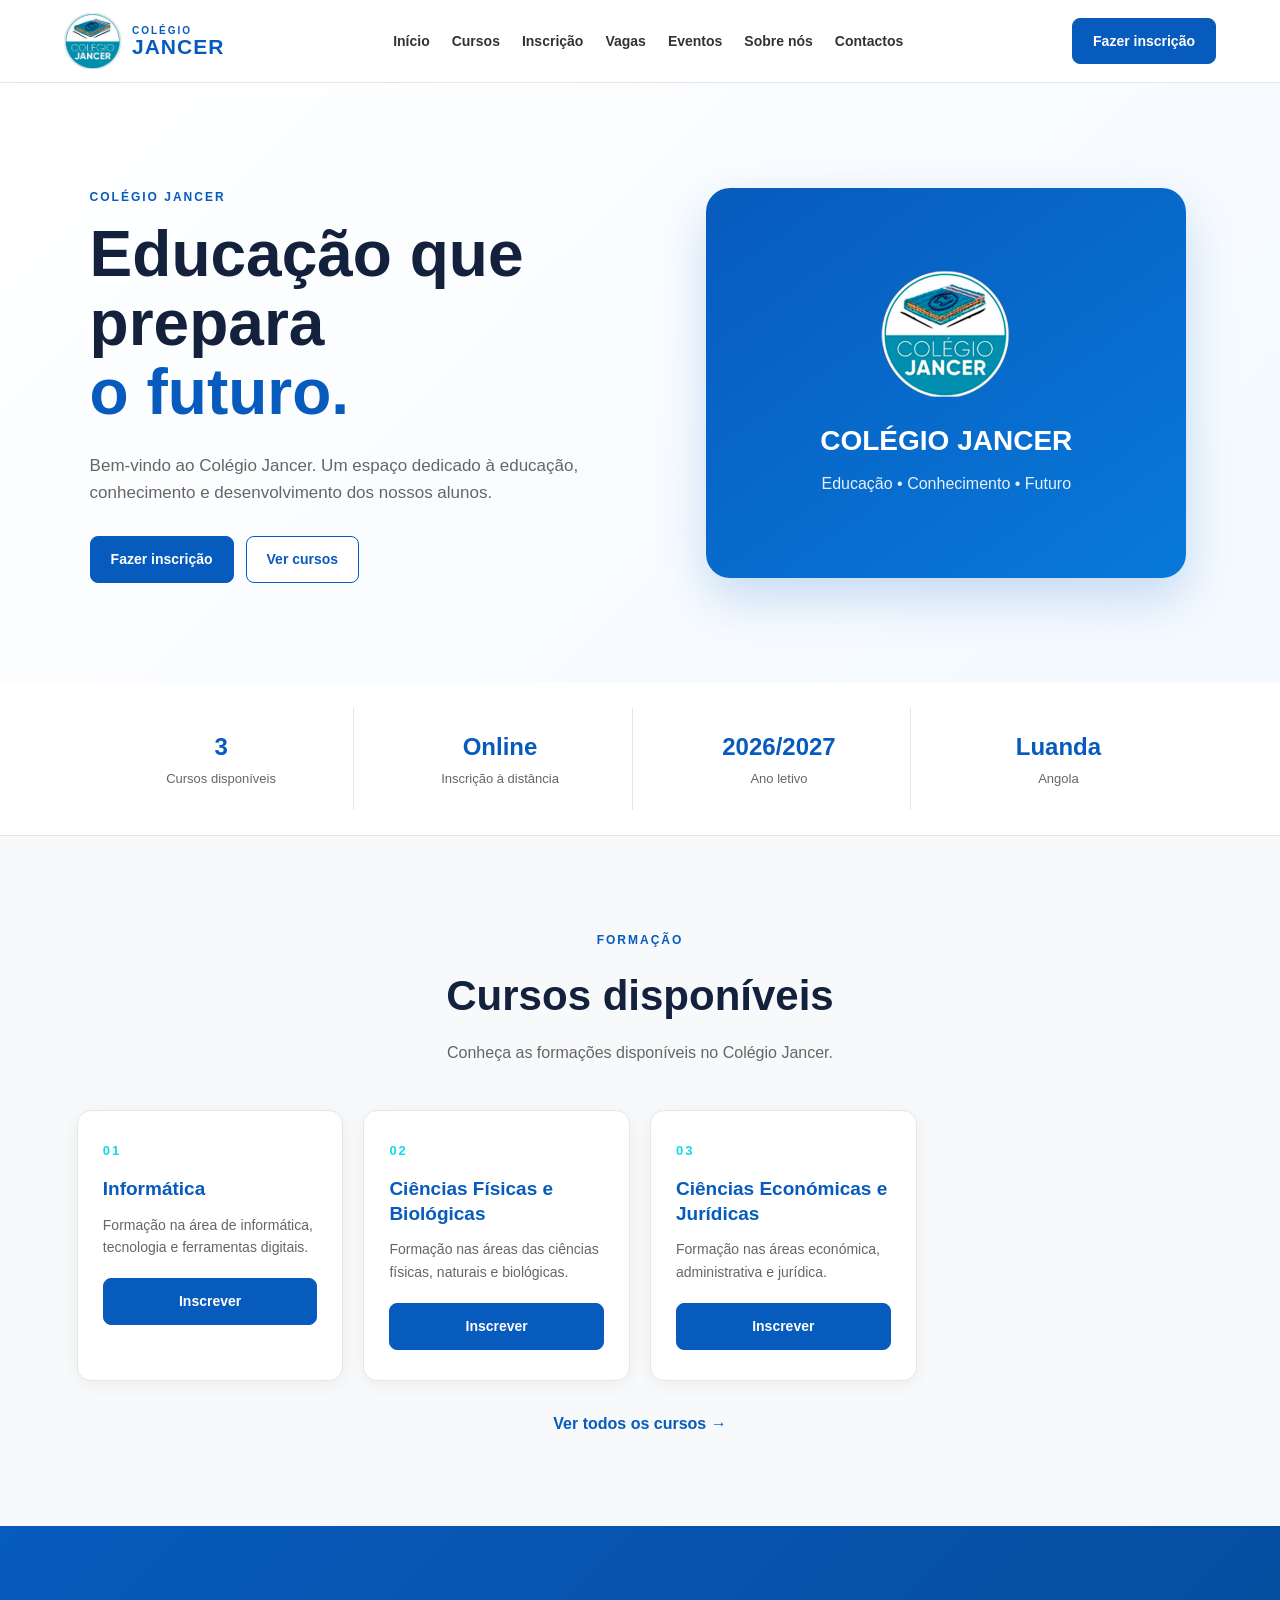
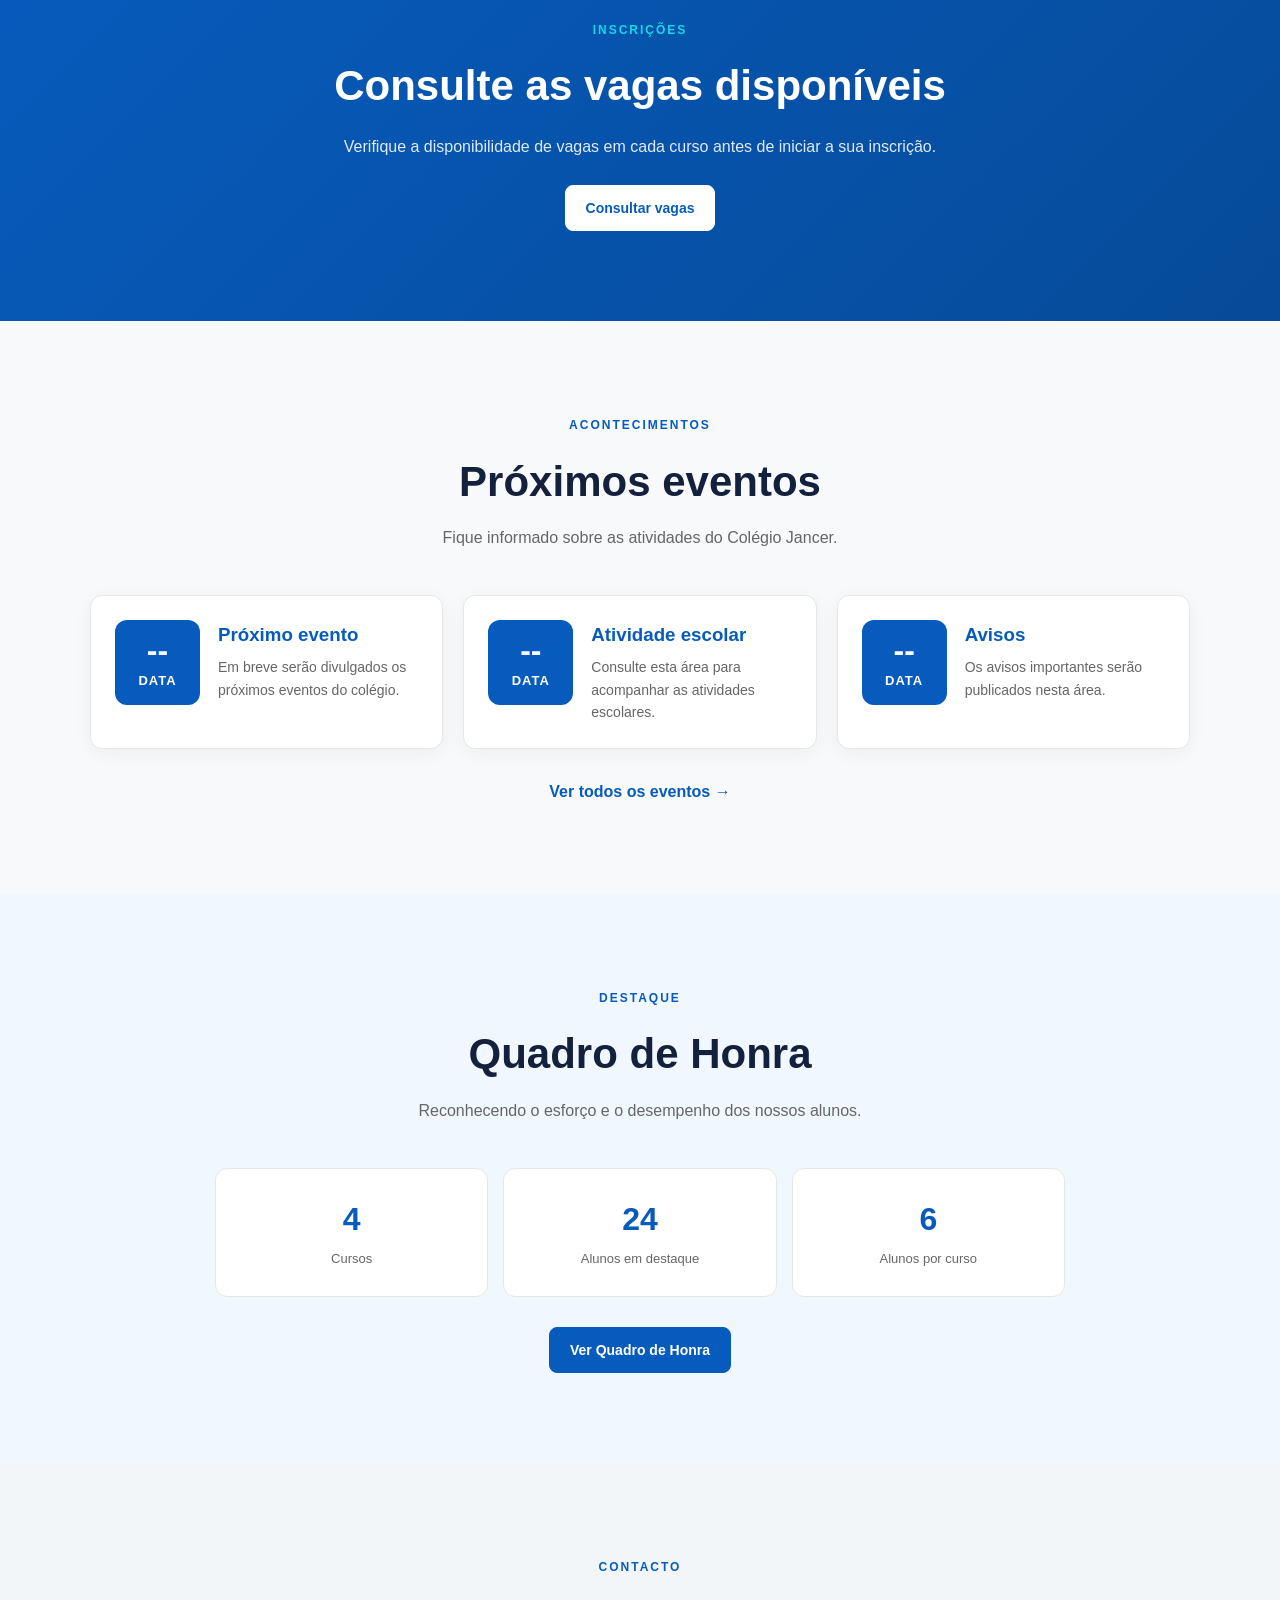
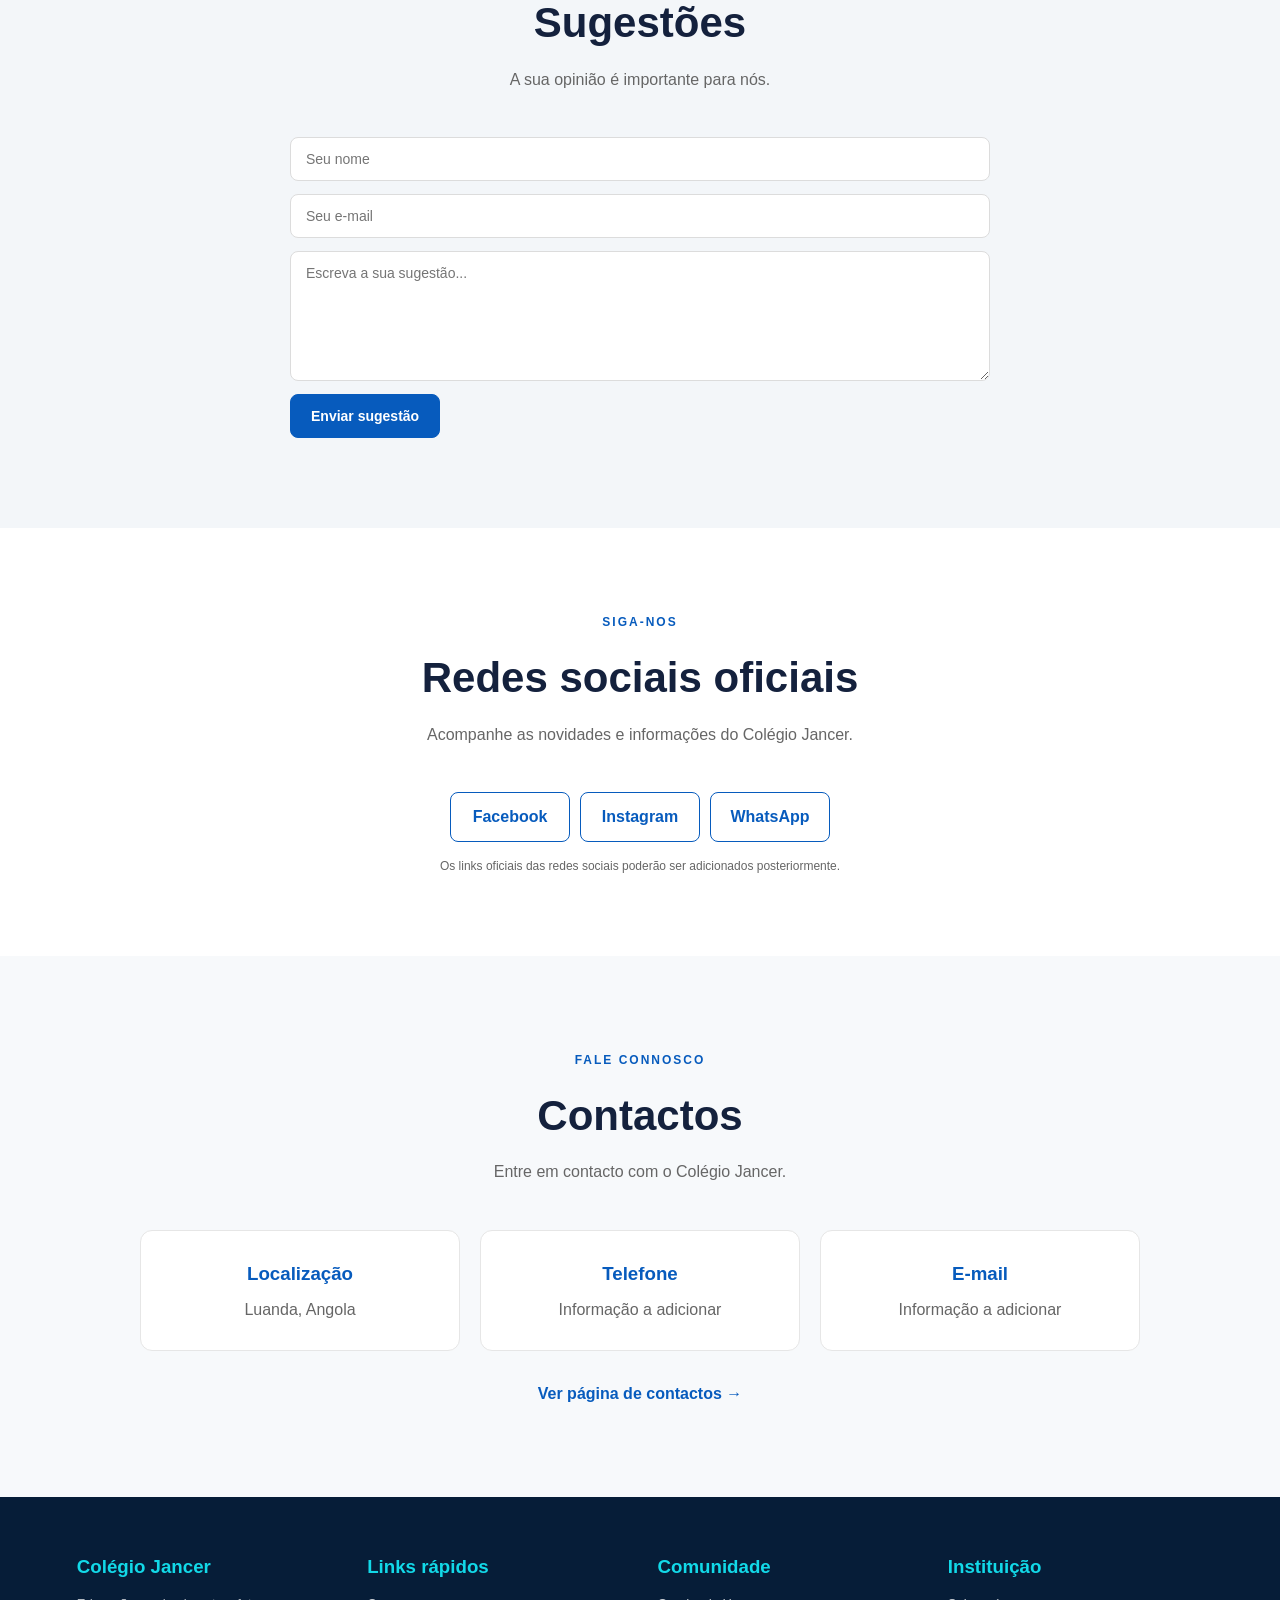
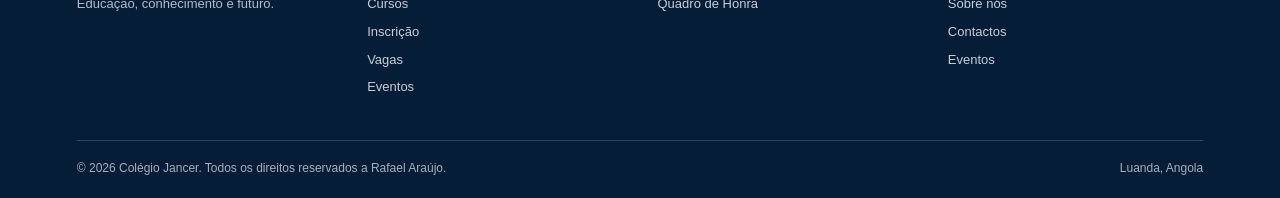
==== index.html @ f41496da "first commit" ====
<!DOCTYPE html>
<html lang="pt">
<head>

    <meta charset="UTF-8">

    <meta name="viewport"
          content="width=device-width, initial-scale=1.0">

    <meta name="description"
          content="Colégio Jancer - Educação, conhecimento e futuro em Luanda, Angola.">

    <title>Colégio Jancer | Início</title>

    <link rel="stylesheet" href="style.css">

</head>


<body>


<!-- =====================================================
     CABEÇALHO
===================================================== -->

<header class="site-header">

    <div class="logo">

        <a href="index.html"
           aria-label="Página inicial do Colégio Jancer">

            <img class="logo-jancer" src="logo-jancer.png" alt="Logo do Colégio Jancer">

        </a>


        <div class="logo-texto">

            <span>COLÉGIO</span>

            <strong>JANCER</strong>

        </div>

    </div>


    <nav class="navegacao-principal"
         aria-label="Navegação principal">

        <a href="index.html">
            Início
        </a>

        <a href="paginas/cursos.html">
            Cursos
        </a>

        <a href="paginas/inscricao.html">
            Inscrição
        </a>

        <a href="paginas/vagas.html">
            Vagas
        </a>

        <a href="paginas/eventos.html">
            Eventos
        </a>

        <a href="paginas/sobre.html">
            Sobre nós
        </a>

        <a href="paginas/contactos.html">
            Contactos
        </a>

    </nav>


    <a href="paginas/inscricao.html"
       class="botao-inscricao">

        Fazer inscrição

    </a>

</header>


<main>


<section class="hero">


    <div class="hero-texto">

        <span class="hero-etiqueta">
            COLÉGIO JANCER
        </span>


        <h1>

            Educação que prepara
            <span>o futuro.</span>

        </h1>


        <p>

            Bem-vindo ao Colégio Jancer.
            Um espaço dedicado à educação,
            conhecimento e desenvolvimento
            dos nossos alunos.

        </p>


        <div class="hero-botoes">

            <a href="paginas/inscricao.html"
               class="botao-principal">

                Fazer inscrição

            </a>


            <a href="paginas/cursos.html"
               class="botao-secundario">

                Ver cursos

            </a>

        </div>

    </div>


    <div class="hero-imagem">

        <div class="hero-placeholder">

            <div class="hero-logo-pequeno">

                <img src="logo-jancer.png" alt="Logo do Colégio Jancer" class="hero-logo">

            </div>


            <h2>
                COLÉGIO JANCER
            </h2>


            <p>
                Educação • Conhecimento • Futuro
            </p>

        </div>

    </div>


</section>

<section class="destaques">


    <div class="destaque">

        <strong>
            3
        </strong>

        <p>
            Cursos disponíveis
        </p>

    </div>


    <div class="destaque">

        <strong>
            Online
        </strong>

        <p>
            Inscrição à distância
        </p>

    </div>


    <div class="destaque">

        <strong>
            2026/2027
        </strong>

        <p>
            Ano letivo
        </p>

    </div>


    <div class="destaque">

        <strong>
            Luanda
        </strong>

        <p>
            Angola
        </p>

    </div>


</section>

<section class="cursos"
         id="cursos">


    <div class="secao-cabecalho">

        <span class="secao-etiqueta">
            FORMAÇÃO
        </span>

        <h2>
            Cursos disponíveis
        </h2>

        <p class="subtitulo">

            Conheça as formações disponíveis
            no Colégio Jancer.

        </p>

    </div>


    <div class="cursos-container">


        <article class="curso">

            <div class="curso-numero">
                01
            </div>

            <h3>
                Informática
            </h3>

            <p>

                Formação na área de informática,
                tecnologia e ferramentas digitais.

            </p>

            <a href="paginas/inscricao.html?curso=informatica"
               class="botao-principal">

                Inscrever

            </a>

        </article>

        <article class="curso">

            <div class="curso-numero">
                02
            </div>

            <h3>
                Ciências Físicas e Biológicas
            </h3>

            <p>

                Formação nas áreas das ciências
                físicas, naturais e biológicas.

            </p>

            <a href="paginas/inscricao.html?curso=cfb"
               class="botao-principal">

                Inscrever

            </a>

        </article>

        <article class="curso">

            <div class="curso-numero">
                03
            </div>

            <h3>
                Ciências Económicas e Jurídicas
            </h3>

            <p>

                Formação nas áreas económica,
                administrativa e jurídica.

            </p>

            <a href="paginas/inscricao.html?curso=cej"
               class="botao-principal">

                Inscrever

            </a>

        </article>


    </div>


    <div class="secao-link">

        <a href="paginas/cursos.html"
           class="ver-mais">

            Ver todos os cursos →

        </a>

    </div>


</section>

<section class="secao-vagas">


    <div class="vagas-conteudo">

        <span class="secao-etiqueta">
            INSCRIÇÕES
        </span>


        <h2>
            Consulte as vagas disponíveis
        </h2>


        <p>

            Verifique a disponibilidade de vagas
            em cada curso antes de iniciar
            a sua inscrição.

        </p>


        <a href="paginas/vagas.html"
           class="botao-principal">

            Consultar vagas

        </a>

    </div>


</section>

<section class="eventos"
         id="eventos">


    <div class="secao-cabecalho">

        <span class="secao-etiqueta">
            ACONTECIMENTOS
        </span>


        <h2>
            Próximos eventos
        </h2>


        <p class="subtitulo">

            Fique informado sobre as atividades
            do Colégio Jancer.

        </p>

    </div>


    <div class="eventos-container">


        <article class="evento">

            <div class="evento-data">

                <strong>
                    --
                </strong>

                <span>
                    DATA
                </span>

            </div>


            <div>

                <h3>
                    Próximo evento
                </h3>

                <p>
                    Em breve serão divulgados
                    os próximos eventos do colégio.
                </p>

            </div>

        </article>



        <article class="evento">

            <div class="evento-data">

                <strong>
                    --
                </strong>

                <span>
                    DATA
                </span>

            </div>


            <div>

                <h3>
                    Atividade escolar
                </h3>

                <p>
                    Consulte esta área para acompanhar
                    as atividades escolares.
                </p>

            </div>

        </article>



        <article class="evento">

            <div class="evento-data">

                <strong>
                    --
                </strong>

                <span>
                    DATA
                </span>

            </div>


            <div>

                <h3>
                    Avisos
                </h3>

                <p>
                    Os avisos importantes serão
                    publicados nesta área.
                </p>

            </div>

        </article>


    </div>


    <div class="secao-link">

        <a href="paginas/eventos.html"
           class="ver-mais">

            Ver todos os eventos →

        </a>

    </div>


</section>

<section class="honra">


    <div class="secao-cabecalho">

        <span class="secao-etiqueta">
            DESTAQUE
        </span>


        <h2>
            Quadro de Honra
        </h2>


        <p class="subtitulo">

            Reconhecendo o esforço e o desempenho
            dos nossos alunos.

        </p>

    </div>


    <div class="honra-resumo">


        <div class="honra-resumo-item">

            <strong>
                4
            </strong>

            <span>
                Cursos
            </span>

        </div>


        <div class="honra-resumo-item">

            <strong>
                24
            </strong>

            <span>
                Alunos em destaque
            </span>

        </div>


        <div class="honra-resumo-item">

            <strong>
                6
            </strong>

            <span>
                Alunos por curso
            </span>

        </div>


    </div>


    <a href="paginas/quadro-honra.html"
       class="botao-principal">

        Ver Quadro de Honra

    </a>


</section>


<section class="sugestoes">


    <div class="secao-cabecalho">

        <span class="secao-etiqueta">
            CONTACTO
        </span>


        <h2>
            Sugestões
        </h2>


        <p class="subtitulo">

            A sua opinião é importante para nós.

        </p>

    </div>


    <form id="formSugestao"
          class="form-sugestao">


        <input
            type="text"
            id="nomeSugestao"
            name="nome"
            placeholder="Seu nome"
            autocomplete="name"
            required
        >


        <input
            type="email"
            id="emailSugestao"
            name="email"
            placeholder="Seu e-mail"
            autocomplete="email"
            required
        >


        <textarea
            id="textoSugestao"
            name="sugestao"
            rows="5"
            placeholder="Escreva a sua sugestão..."
            required
        ></textarea>


        <button
            type="submit"
            class="botao-principal">

            Enviar sugestão

        </button>


    </form>


</section>


<section class="redes">


    <div class="secao-cabecalho">

        <span class="secao-etiqueta">
            SIGA-NOS
        </span>


        <h2>
            Redes sociais oficiais
        </h2>


        <p>

            Acompanhe as novidades e informações
            do Colégio Jancer.

        </p>

    </div>


    <div class="redes-botoes">


        <a href="#"
           target="_blank"
           rel="noopener noreferrer"
           aria-label="Facebook oficial do Colégio Jancer">

            Facebook

        </a>


        <a href="#"
           target="_blank"
           rel="noopener noreferrer"
           aria-label="Instagram oficial do Colégio Jancer">

            Instagram

        </a>


        <a href="#"
           target="_blank"
           rel="noopener noreferrer"
           aria-label="WhatsApp oficial do Colégio Jancer">

            WhatsApp

        </a>


    </div>


    <p class="redes-nota">
        Os links oficiais das redes sociais poderão
        ser adicionados posteriormente.
    </p>


</section>


<section class="contactos"
         id="contactos">


    <div class="secao-cabecalho">

        <span class="secao-etiqueta">
            FALE CONNOSCO
        </span>


        <h2>
            Contactos
        </h2>


        <p class="subtitulo">

            Entre em contacto com o Colégio Jancer.

        </p>

    </div>


    <div class="contactos-container">


        <div class="contacto">

            <h3>
                Localização
            </h3>

            <p>
                Luanda, Angola
            </p>

        </div>


        <div class="contacto">

            <h3>
                Telefone
            </h3>

            <p>
                Informação a adicionar
            </p>

        </div>


        <div class="contacto">

            <h3>
                E-mail
            </h3>

            <p>
                Informação a adicionar
            </p>

        </div>


    </div>


    <div class="secao-link">

        <a href="paginas/contactos.html"
           class="ver-mais">

            Ver página de contactos →

        </a>

    </div>


</section>


</main>


<footer>


    <div class="footer-conteudo">


        <div class="footer-coluna">

            <h3>
                Colégio Jancer
            </h3>

            <p>
                Educação, conhecimento e futuro.
            </p>

        </div>


        <div class="footer-coluna">

            <h3>
                Links rápidos
            </h3>

            <a href="paginas/cursos.html">
                Cursos
            </a>

            <a href="paginas/inscricao.html">
                Inscrição
            </a>

            <a href="paginas/vagas.html">
                Vagas
            </a>

            <a href="paginas/eventos.html">
                Eventos
            </a>

        </div>


        <div class="footer-coluna">

            <h3>
                Comunidade
            </h3>

            <a href="paginas/quadro-honra.html">
                Quadro de Honra
            </a>

        </div>


        <div class="footer-coluna">

            <h3>
                Instituição
            </h3>

            <a href="paginas/sobre.html">
                Sobre nós
            </a>

            <a href="paginas/contactos.html">
                Contactos
            </a>

            <a href="index.html#eventos">
                Eventos
            </a>

        </div>


    </div>


    <div class="footer-final">

        <p>
            © 2026 Colégio Jancer.
            Todos os direitos reservados a Rafael Araújo.
        </p>

        <p>
            Luanda, Angola
        </p>

    </div>


</footer>

<script src="js/script.js"></script>


</body>
</html>
---- style.css ----
/* =====================================================
   COLÉGIO JANCER
   STYLE.CSS
===================================================== */


/* =====================================================
   RESET
===================================================== */

* {
    margin: 0;
    padding: 0;
    box-sizing: border-box;
}


html {
    scroll-behavior: smooth;
}


body {
    font-family: Arial, Helvetica, sans-serif;
    background: #f7f9fb;
    color: #222;
    line-height: 1.6;
}


a {
    text-decoration: none;
    color: inherit;
}


button,
input,
textarea,
select {
    font-family: inherit;
}


button {
    cursor: pointer;
}


/* =====================================================
   CORES
===================================================== */

:root {

    --azul: #075BBD;
    --azul-escuro: #043f83;
    --ciano: #12D9E8;
    --dourado: #D9C27A;

    --branco: #ffffff;
    --fundo: #f7f9fb;
    --fundo-azul: #edf5ff;

    --texto: #222222;
    --texto-secundario: #666666;
    --borda: #e6e6e6;

    --sombra:
        0 8px 30px rgba(0, 0, 0, 0.07);

    --sombra-leve:
        0 4px 18px rgba(0, 0, 0, 0.05);

}


/* =====================================================
   CABEÇALHO
===================================================== */

.site-header,
header {

    width: 100%;

    min-height: 82px;

    padding: 12px 5%;

    display: flex;

    align-items: center;

    justify-content: space-between;

    gap: 25px;

    background: var(--branco);

    border-bottom: 1px solid var(--borda);

    position: sticky;

    top: 0;

    z-index: 1000;

}


/* =====================================================
   LOGO
===================================================== */

.logo {

    display: flex;

    align-items: center;

    gap: 10px;

    flex-shrink: 0;

}


.logo > a {

    display: flex;

    align-items: center;

}


.logo-jancer {

    width: 58px;

    height: 58px;

    display: block;

    object-fit: contain;

}


.logo-texto {

    display: flex;

    flex-direction: column;

    line-height: 1;

}


.logo-texto span {

    color: var(--azul);

    font-size: 10px;

    font-weight: 700;

    letter-spacing: 2px;

}


.logo-texto strong {

    color: var(--azul);

    font-size: 21px;

    letter-spacing: 1px;

}


/* =====================================================
   NAVEGAÇÃO
===================================================== */

.navegacao-principal,
header nav {

    display: flex;

    align-items: center;

    justify-content: center;

    gap: 22px;

}


.navegacao-principal a,
header nav a {

    color: #333;

    font-size: 14px;

    font-weight: 600;

    position: relative;

    transition: 0.2s ease;

}


.navegacao-principal a::after,
header nav a::after {

    content: "";

    position: absolute;

    left: 0;

    bottom: -7px;

    width: 0;

    height: 2px;

    background: var(--ciano);

    transition: width 0.2s ease;

}


.navegacao-principal a:hover,
header nav a:hover {

    color: var(--azul);

}


.navegacao-principal a:hover::after,
header nav a:hover::after {

    width: 100%;

}


/* =====================================================
   BOTÕES
===================================================== */

.botao-principal,
.botao-secundario,
.botao-inscricao {

    display: inline-flex;

    align-items: center;

    justify-content: center;

    min-height: 44px;

    padding: 11px 20px;

    border-radius: 8px;

    font-size: 14px;

    font-weight: 700;

    transition:
        transform 0.2s ease,
        background 0.2s ease,
        color 0.2s ease,
        border-color 0.2s ease;

}


.botao-principal {

    background: var(--azul);

    color: var(--branco);

    border: 1px solid var(--azul);

}


.botao-principal:hover {

    background: var(--azul-escuro);

    border-color: var(--azul-escuro);

    transform: translateY(-2px);

}


.botao-secundario {

    background: var(--branco);

    color: var(--azul);

    border: 1px solid var(--azul);

}


.botao-secundario:hover {

    background: var(--azul);

    color: var(--branco);

    transform: translateY(-2px);

}


.botao-inscricao {

    background: var(--azul);

    color: var(--branco);

    border: 1px solid var(--azul);

    white-space: nowrap;

}


.botao-inscricao:hover {

    background: var(--azul-escuro);

    transform: translateY(-2px);

}


/* =====================================================
   HERO
===================================================== */

.hero {

    min-height: 600px;

    padding: 70px 7%;

    display: grid;

    grid-template-columns:
        minmax(0, 1fr)
        minmax(380px, 0.9fr);

    align-items: center;

    gap: 70px;

    background:
        linear-gradient(
            135deg,
            #ffffff 0%,
            #f3f9ff 100%
        );

}


.hero-texto {

    max-width: 650px;

}


.hero-etiqueta,
.secao-etiqueta {

    display: inline-block;

    margin-bottom: 12px;

    color: var(--azul);

    font-size: 12px;

    font-weight: 800;

    letter-spacing: 2px;

}


.hero h1 {

    color: #14213d;

    font-size: clamp(42px, 5vw, 68px);

    line-height: 1.08;

    margin-bottom: 25px;

}


.hero h1 span {

    display: block;

    color: var(--azul);

}


.hero-texto > p {

    max-width: 600px;

    color: var(--texto-secundario);

    font-size: 17px;

    margin-bottom: 30px;

}


.hero-botoes {

    display: flex;

    flex-wrap: wrap;

    gap: 12px;

}


.hero-imagem {

    min-height: 420px;

    display: flex;

    align-items: center;

    justify-content: center;

}


.hero-placeholder {

    width: min(100%, 480px);

    min-height: 390px;

    padding: 35px;

    border-radius: 24px;

    display: flex;

    flex-direction: column;

    align-items: center;

    justify-content: center;

    text-align: center;

    background:
        linear-gradient(
            145deg,
            var(--azul),
            #0879d9
        );

    box-shadow:
        0 20px 50px rgba(7, 91, 189, 0.2);

}


.hero-logo-pequeno .hero-logo {

    width: 130px;

    height: 130px;

    display: block;

    object-fit: contain;

    margin-bottom: 20px;

}


.hero-placeholder h2 {

    color: var(--branco);

    font-size: 28px;

    margin-bottom: 7px;

}


.hero-placeholder p {

    color: var(--branco);

    opacity: 0.9;

}


/* =====================================================
   DESTAQUES
===================================================== */

.destaques {

    padding: 25px 7%;

    display: grid;

    grid-template-columns:
        repeat(4, 1fr);

    gap: 15px;

    background: var(--branco);

    border-bottom: 1px solid var(--borda);

}


.destaque {

    padding: 20px;

    text-align: center;

    border-right: 1px solid var(--borda);

}


.destaque:last-child {

    border-right: none;

}


.destaque strong {

    display: block;

    color: var(--azul);

    font-size: 24px;

    margin-bottom: 3px;

}


.destaque p {

    color: var(--texto-secundario);

    font-size: 13px;

}


/* =====================================================
   CABEÇALHO DAS SECÇÕES
===================================================== */

.secao-cabecalho {

    text-align: center;

    max-width: 750px;

    margin: 0 auto 45px;

}


.secao-cabecalho h1,
.secao-cabecalho h2 {

    color: #14213d;

}


.secao-cabecalho h2 {

    font-size: clamp(30px, 4vw, 42px);

    margin-bottom: 10px;

}


.subtitulo {

    color: var(--texto-secundario);

    font-size: 16px;

}


/* =====================================================
   CURSOS
===================================================== */

.cursos {

    padding: 90px 6%;

}


.cursos-container {

    max-width: 1200px;

    margin: 0 auto;

    display: grid;

    grid-template-columns:
        repeat(4, minmax(0, 1fr));

    gap: 20px;

}


.curso {

    padding: 30px 25px;

    background: var(--branco);

    border: 1px solid var(--borda);

    border-radius: 14px;

    box-shadow: var(--sombra-leve);

    transition:
        transform 0.2s ease,
        box-shadow 0.2s ease;

}


.curso:hover {

    transform: translateY(-5px);

    box-shadow: var(--sombra);

}


.curso-numero {

    margin-bottom: 15px;

    color: var(--ciano);

    font-size: 13px;

    font-weight: 800;

    letter-spacing: 2px;

}


.curso h3 {

    color: var(--azul);

    font-size: 19px;

    line-height: 1.3;

    margin-bottom: 12px;

}


.curso p {

    color: var(--texto-secundario);

    font-size: 14px;

    margin-bottom: 20px;

}


.curso .botao-principal {

    width: 100%;

}


.ver-mais {

    display: inline-block;

    color: var(--azul);

    font-weight: 700;

}


.secao-link {

    margin-top: 30px;

    text-align: center;

}


.ver-mais:hover {

    text-decoration: underline;

}


/* =====================================================
   VAGAS
===================================================== */

.secao-vagas {

    padding: 90px 6%;

    background:
        linear-gradient(
            135deg,
            var(--azul),
            #064b99
        );

}


.vagas-conteudo {

    max-width: 800px;

    margin: 0 auto;

    text-align: center;

}


.secao-vagas .secao-etiqueta {

    color: var(--ciano);

}


.secao-vagas h2 {

    color: var(--branco);

    font-size: clamp(30px, 4vw, 42px);

    margin-bottom: 15px;

}


.secao-vagas p {

    max-width: 650px;

    margin: 0 auto 25px;

    color: rgba(255, 255, 255, 0.88);

}


.secao-vagas .botao-principal {

    background: var(--branco);

    color: var(--azul);

    border-color: var(--branco);

}


.secao-vagas .botao-principal:hover {

    background: var(--ciano);

    border-color: var(--ciano);

    color: #063f75;

}


/* =====================================================
   EVENTOS
===================================================== */

.eventos {

    padding: 90px 6%;

}


.eventos-container {

    max-width: 1100px;

    margin: 0 auto;

    display: grid;

    grid-template-columns:
        repeat(3, 1fr);

    gap: 20px;

}


.evento {

    display: flex;

    gap: 18px;

    padding: 24px;

    background: var(--branco);

    border: 1px solid var(--borda);

    border-radius: 12px;

    box-shadow: var(--sombra-leve);

}


.evento-data {

    width: 65px;

    min-width: 65px;

    height: 70px;

    padding: 7px;

    border-radius: 9px;

    display: flex;

    flex-direction: column;

    align-items: center;

    justify-content: center;

    background: var(--azul);

    color: var(--branco);

}


.evento-data strong {

    font-size: 20px;

    line-height: 1;

}


.evento-data span {

    font-size: 9px;

    margin-top: 5px;

    letter-spacing: 1px;

}


.evento h3 {

    color: var(--azul);

    margin-bottom: 6px;

}


.evento p {

    color: var(--texto-secundario);

    font-size: 14px;

}


/* =====================================================
   QUADRO DE HONRA - RESUMO
===================================================== */

.honra {

    padding: 90px 6%;

    text-align: center;

    background: #f0f7ff;

}


.honra-resumo {

    max-width: 850px;

    margin: 0 auto 30px;

    display: grid;

    grid-template-columns:
        repeat(3, 1fr);

    gap: 15px;

}


.honra-resumo-item {

    padding: 25px;

    background: var(--branco);

    border: 1px solid var(--borda);

    border-radius: 12px;

}


.honra-resumo-item strong {

    display: block;

    color: var(--azul);

    font-size: 32px;

}


.honra-resumo-item span {

    color: var(--texto-secundario);

    font-size: 13px;

}


/* =====================================================
   ÁREA DOS ALUNOS - INÍCIO
===================================================== */

.area-alunos {

    padding: 90px 6%;

    background:
        linear-gradient(
            135deg,
            #061d38,
            #075BBD
        );

}


.area-alunos-conteudo {

    max-width: 800px;

    margin: 0 auto;

    text-align: center;

}


.area-alunos .secao-etiqueta {

    color: var(--ciano);

}


.area-alunos h2 {

    color: var(--branco);

    font-size: 40px;

    margin-bottom: 15px;

}


.area-alunos p {

    color: rgba(255,255,255,0.86);

    margin-bottom: 25px;

}


.area-alunos .botao-principal {

    background: var(--branco);

    color: var(--azul);

    border-color: var(--branco);

}


/* =====================================================
   ÁREA DOS PAIS - INÍCIO
===================================================== */

.pais {

    padding: 90px 6%;

    background: var(--branco);

}


.pais-conteudo {

    max-width: 800px;

    margin: 0 auto;

    text-align: center;

}


.pais h2 {

    color: #14213d;

    font-size: 40px;

    margin-bottom: 15px;

}


.pais p {

    color: var(--texto-secundario);

    margin-bottom: 25px;

}


/* =====================================================
   SUGESTÕES
===================================================== */

.sugestoes {

    padding: 90px 6%;

    background: #f3f6f9;

}


.form-sugestao {

    max-width: 700px;

    margin: 0 auto;

    display: flex;

    flex-direction: column;

    gap: 13px;

}


.form-sugestao input,
.form-sugestao textarea {

    width: 100%;

    padding: 13px 15px;

    border: 1px solid #dcdcdc;

    border-radius: 8px;

    outline: none;

    background: var(--branco);

    font-size: 14px;

}


.form-sugestao textarea {

    resize: vertical;

    min-height: 130px;

}


.form-sugestao input:focus,
.form-sugestao textarea:focus {

    border-color: var(--azul);

}


.form-sugestao button {

    align-self: flex-start;

}


/* =====================================================
   REDES SOCIAIS
===================================================== */

.redes {

    padding: 80px 6%;

    text-align: center;

    background: var(--branco);

}


.redes h2 {

    color: #14213d;

    margin-bottom: 10px;

}


.redes p {

    color: var(--texto-secundario);

}


.redes-botoes {

    margin-top: 25px;

    display: flex;

    justify-content: center;

    flex-wrap: wrap;

    gap: 10px;

}


.redes-botoes a {

    min-width: 120px;

    padding: 11px 18px;

    border: 1px solid var(--azul);

    border-radius: 8px;

    color: var(--azul);

    font-weight: 700;

    transition: 0.2s ease;

}


.redes-botoes a:hover {

    background: var(--azul);

    color: var(--branco);

}


.redes-nota {

    margin-top: 15px;

    font-size: 12px;

}


/* =====================================================
   CONTACTOS
===================================================== */

.contactos {

    padding: 90px 6%;

}


.contactos-container {

    max-width: 1000px;

    margin: 0 auto;

    display: grid;

    grid-template-columns:
        repeat(3, 1fr);

    gap: 20px;

}


.contacto {

    padding: 28px;

    background: var(--branco);

    border: 1px solid var(--borda);

    border-radius: 12px;

    text-align: center;

}


.contacto h3 {

    color: var(--azul);

    margin-bottom: 8px;

}


.contacto p {

    color: var(--texto-secundario);

}


/* =====================================================
   FORMULÁRIOS
===================================================== */

.formulario {

    max-width: 850px;

    margin: 0 auto;

    padding: 70px 6% 100px;

}


.formulario form {

    padding: 35px;

    background: var(--branco);

    border-radius: 14px;

    box-shadow: var(--sombra);

}


.formulario h2 {

    color: var(--azul);

    margin-bottom: 20px;

    padding-bottom: 10px;

    border-bottom: 1px solid var(--borda);

}


.formulario label {

    display: block;

    margin-bottom: 6px;

    color: #333;

    font-size: 14px;

    font-weight: 700;

}


.formulario input,
.formulario select,
.formulario textarea {

    width: 100%;

    margin-bottom: 20px;

    padding: 13px 14px;

    border: 1px solid #dcdcdc;

    border-radius: 8px;

    outline: none;

    background: var(--branco);

    font-size: 14px;

}


.formulario input:focus,
.formulario select:focus,
.formulario textarea:focus {

    border-color: var(--azul);

}


.formulario textarea {

    resize: vertical;

}


.formulario button {

    margin-top: 5px;

}


/* =====================================================
   PÁGINA DE INSCRIÇÃO
===================================================== */

.inscricao {

    padding: 75px 6%;

    text-align: center;

    background:
        linear-gradient(
            135deg,
            #edf7ff,
            #ffffff
        );

}


.inscricao h1 {

    color: #14213d;

    font-size: clamp(32px, 4vw, 46px);

    margin-bottom: 10px;

}


.inscricao p {

    max-width: 700px;

    margin: 0 auto;

    color: var(--texto-secundario);

}


/* =====================================================
   STATUS DE VAGAS
===================================================== */

.numero-vagas {

    color: var(--azul);

    font-size: 18px;

    font-weight: 800;

}


.status-vaga {

    display: inline-block;

    padding: 5px 10px;

    border-radius: 20px;

    background: #eaf8ef;

    color: #19713b;

    font-size: 12px;

    font-weight: 700;

}


/* =====================================================
   PÁGINA DOS ALUNOS
===================================================== */

.pagina-alunos {

    min-height: calc(100vh - 82px);

    padding: 30px 4%;

    display: grid;

    grid-template-columns:
        220px minmax(400px, 700px) 240px;

    justify-content: center;

    align-items: start;

    gap: 22px;

    background: #f3f6f9;

}


.menu-alunos,
.informacoes-alunos {

    background: var(--branco);

    border-radius: 12px;

    box-shadow: var(--sombra-leve);

}


.menu-alunos {

    padding: 20px 15px;

    position: sticky;

    top: 105px;

}


.perfil-aluno {

    padding-bottom: 18px;

    margin-bottom: 15px;

    text-align: center;

    border-bottom: 1px solid var(--borda);

}


.avatar-aluno {

    width: 60px;

    height: 60px;

    margin: 0 auto 10px;

    border-radius: 50%;

    display: flex;

    align-items: center;

    justify-content: center;

    background: var(--azul);

    color: var(--branco);

    font-size: 22px;

    font-weight: 800;

}


.perfil-aluno h3 {

    color: var(--azul);

}


.perfil-aluno p {

    color: #888;

    font-size: 12px;

}


.menu-interno {

    display: flex;

    flex-direction: column;

    gap: 4px;

}


.menu-interno a {

    padding: 10px;

    border-radius: 7px;

    color: #444;

    font-size: 13px;

    font-weight: 600;

}


.menu-interno a:hover {

    background: var(--fundo-azul);

    color: var(--azul);

}


.feed-alunos {

    min-width: 0;

}


.titulo-feed {

    margin-bottom: 20px;

}


.titulo-feed h1 {

    color: var(--azul);

    margin-bottom: 3px;

}


.titulo-feed p {

    color: #777;

    font-size: 14px;

}


/* =====================================================
   PUBLICAÇÃO
===================================================== */

.criar-publicacao,
.publicacao {

    margin-bottom: 18px;

    padding: 20px;

    background: var(--branco);

    border-radius: 12px;

    box-shadow: var(--sombra-leve);

}


.criar-publicacao {

    display: flex;

    gap: 12px;

}


.mini-avatar {

    width: 40px;

    height: 40px;

    min-width: 40px;

    border-radius: 50%;

    display: flex;

    align-items: center;

    justify-content: center;

    background: var(--azul);

    color: var(--branco);

    font-size: 13px;

    font-weight: 800;

}


.campo-publicacao {

    flex: 1;

}


.campo-publicacao textarea {

    width: 100%;

    min-height: 90px;

    padding: 12px;

    border: 1px solid #ddd;

    border-radius: 8px;

    outline: none;

    resize: vertical;

}


.campo-publicacao textarea:focus {

    border-color: var(--azul);

}


.acoes-publicacao {

    margin-top: 10px;

    display: flex;

    align-items: center;

    justify-content: space-between;

    gap: 10px;

}


.opcoes-publicacao {

    display: flex;

    flex-wrap: wrap;

    gap: 5px;

}


.opcoes-publicacao button {

    border: none;

    background: transparent;

    color: #666;

    padding: 7px;

    font-size: 12px;

}


.opcoes-publicacao button:hover {

    color: var(--azul);

}


.cabecalho-publicacao {

    display: flex;

    align-items: center;

    gap: 10px;

    margin-bottom: 15px;

}


.cabecalho-publicacao h3 {

    color: var(--azul);

    font-size: 15px;

}


.cabecalho-publicacao span {

    color: #999;

    font-size: 11px;

}


.avatar-associacao {

    width: 40px;

    height: 40px;

    min-width: 40px;

    border-radius: 50%;

    display: flex;

    align-items: center;

    justify-content: center;

    background: var(--ciano);

    color: var(--azul);

    font-size: 11px;

    font-weight: 800;

}


.conteudo-publicacao h2 {

    color: #222;

    font-size: 19px;

    margin-bottom: 8px;

}


.conteudo-publicacao p {

    color: #555;

    font-size: 14px;

}


.acoes-post {

    display: flex;

    gap: 5px;

    padding-top: 15px;

    margin-top: 15px;

    border-top: 1px solid var(--borda);

}


.acoes-post button {

    border: none;

    background: transparent;

    color: #555;

    padding: 7px 10px;

    border-radius: 6px;

    font-size: 12px;

}


.acoes-post button:hover {

    background: var(--fundo-azul);

    color: var(--azul);

}


.comentarios {

    margin-top: 15px;

    padding-top: 15px;

    border-top: 1px solid var(--borda);

}


.comentarios h4 {

    color: var(--azul);

    margin-bottom: 10px;

}


.comentario {

    display: flex;

    gap: 9px;

    margin-bottom: 10px;

}


.comentario .mini-avatar {

    width: 32px;

    height: 32px;

    min-width: 32px;

    font-size: 11px;

}


.comentario-texto {

    padding: 8px 10px;

    border-radius: 8px;

    background: #f3f6f9;

}


.comentario-texto strong {

    color: var(--azul);

    font-size: 12px;

}


.comentario-texto p {

    color: #555;

    font-size: 12px;

}


.novo-comentario {

    display: flex;

    gap: 7px;

    margin-top: 10px;

}


.novo-comentario input {

    flex: 1;

    min-width: 0;

    padding: 9px;

    border: 1px solid #ddd;

    border-radius: 7px;

    outline: none;

}


.novo-comentario button {

    border: none;

    border-radius: 7px;

    padding: 9px 13px;

    background: var(--azul);

    color: var(--branco);

}


/* =====================================================
   CONVERSAS DOS ALUNOS
===================================================== */

.conversas-alunos {

    padding: 20px;

    background: var(--branco);

    border-radius: 12px;

    box-shadow: var(--sombra-leve);

}


.conversas-alunos h2 {

    color: var(--azul);

    margin-bottom: 4px;

}


.conversas-alunos > p {

    color: #777;

    font-size: 13px;

    margin-bottom: 15px;

}


.lista-conversas {

    display: flex;

    flex-direction: column;

    gap: 10px;

}


.conversa {

    display: flex;

    align-items: center;

    gap: 12px;

    padding: 12px;

    border: 1px solid var(--borda);

    border-radius: 9px;

}


.avatar-conversa {

    width: 42px;

    height: 42px;

    min-width: 42px;

    border-radius: 50%;

    display: flex;

    align-items: center;

    justify-content: center;

    background: var(--ciano);

    color: var(--azul);

    font-size: 12px;

    font-weight: 800;

}


.conversa > div:nth-child(2) {

    flex: 1;

}


.conversa h3 {

    color: #333;

    font-size: 14px;

}


.conversa p {

    color: #888;

    font-size: 11px;

}


.conversa button {

    border: 1px solid var(--azul);

    border-radius: 6px;

    padding: 7px 10px;

    background: var(--branco);

    color: var(--azul);

    font-weight: 700;

}


/* =====================================================
   INFORMAÇÕES DOS ALUNOS
===================================================== */

.informacoes-alunos {

    padding: 15px;

    position: sticky;

    top: 105px;

}


.caixa-aluno {

    padding: 15px;

    margin-bottom: 12px;

    border-radius: 9px;

    background: #f7f9fb;

}


.caixa-aluno:last-child {

    margin-bottom: 0;

}


.caixa-aluno h3 {

    color: var(--azul);

    font-size: 14px;

    margin-bottom: 6px;

}


.caixa-aluno p {

    color: #777;

    font-size: 12px;

}


/* =====================================================
   PÁGINA DOS PAIS
===================================================== */

.pagina-pais {

    min-height: calc(100vh - 82px);

    display: grid;

    grid-template-columns:
        220px minmax(500px, 850px);

    justify-content: center;

    gap: 25px;

    padding: 35px 5%;

    background: #f3f6f9;

}


.menu-pais {

    background: var(--branco);

    border-radius: 12px;

    padding: 25px 15px;

    height: fit-content;

    position: sticky;

    top: 105px;

    box-shadow: var(--sombra-leve);

}


.perfil-pais {

    text-align: center;

    padding-bottom: 22px;

    border-bottom: 1px solid var(--borda);

    margin-bottom: 15px;

}


.avatar-pais {

    width: 65px;

    height: 65px;

    margin: 0 auto 12px;

    border-radius: 50%;

    background: var(--azul);

    color: white;

    display: flex;

    align-items: center;

    justify-content: center;

    font-size: 25px;

    font-weight: bold;

}


.perfil-pais h3 {

    color: var(--azul);

    margin-bottom: 3px;

}


.perfil-pais p {

    color: #888;

    font-size: 13px;

}


.menu-pais-links {

    display: flex;

    flex-direction: column;

    gap: 5px;

}


.menu-pais-links a {

    padding: 11px;

    color: #444;

    border-radius: 7px;

    font-weight: 600;

}


.menu-pais-links a:hover {

    background: var(--fundo-azul);

    color: var(--azul);

}


.area-pais {

    min-width: 0;

}


.titulo-pais {

    margin-bottom: 22px;

}


.titulo-pais h1 {

    color: var(--azul);

    font-size: 30px;

    margin-bottom: 5px;

}


.titulo-pais p {

    color: #777;

}


.dados-educando {

    background: var(--branco);

    border-radius: 12px;

    padding: 20px;

    display: flex;

    align-items: center;

    gap: 15px;

    margin-bottom: 25px;

    box-shadow: var(--sombra-leve);

}


.avatar-educando {

    width: 58px;

    height: 58px;

    border-radius: 50%;

    background: var(--ciano);

    color: var(--azul);

    display: flex;

    align-items: center;

    justify-content: center;

    font-weight: bold;

    font-size: 22px;

}


.dados-educando span {

    color: #888;

    font-size: 13px;

}


.dados-educando h2 {

    color: var(--azul);

    font-size: 19px;

    margin: 3px 0;

}


.dados-educando p {

    color: #777;

    font-size: 13px;

}


.area-conversas {

    margin-bottom: 25px;

}


.titulo-secao-pais {

    margin-bottom: 15px;

}


.titulo-secao-pais h2 {

    color: var(--azul);

}


.titulo-secao-pais p {

    color: #777;

}


.lista-professores {

    display: flex;

    flex-direction: column;

    gap: 12px;

}


.contacto-professor {

    background: var(--branco);

    padding: 17px;

    border-radius: 11px;

    display: flex;

    align-items: center;

    gap: 14px;

    box-shadow: var(--sombra-leve);

}


.avatar-professor {

    width: 48px;

    height: 48px;

    min-width: 48px;

    border-radius: 50%;

    background: var(--ciano);

    color: var(--azul);

    display: flex;

    align-items: center;

    justify-content: center;

    font-weight: bold;

    font-size: 13px;

}


.avatar-professor.director {

    background: var(--azul);

    color: white;

}


.dados-professor {

    flex: 1;

}


.dados-professor h3 {

    font-size: 15px;

    margin-bottom: 4px;

}


.dados-professor p {

    color: #888;

    font-size: 12px;

}


.botao-conversar {

    border: 1px solid var(--azul);

    background: white;

    color: var(--azul);

    border-radius: 7px;

    padding: 8px 13px;

    cursor: pointer;

    font-weight: 600;

}


.botao-conversar:hover {

    background: var(--azul);

    color: white;

}


.chat-pais {

    background: white;

    border-radius: 12px;

    overflow: hidden;

    box-shadow: var(--sombra-leve);

}


.cabecalho-chat {

    display: flex;

    align-items: center;

    gap: 12px;

    padding: 17px 20px;

    border-bottom: 1px solid var(--borda);

}


.cabecalho-chat h3 {

    color: var(--azul);

    font-size: 16px;

}


.cabecalho-chat span {

    color: #999;

    font-size: 12px;

}


.mensagens-chat {

    min-height: 300px;

    max-height: 450px;

    overflow-y: auto;

    padding: 20px;

    background: #f7f9fb;

    display: flex;

    flex-direction: column;

    gap: 12px;

}


.mensagem {

    max-width: 70%;

    padding: 10px 13px;

    border-radius: 10px;

}


.mensagem p {

    font-size: 14px;

}


.mensagem.recebida {

    align-self: flex-start;

    background: white;

    border: 1px solid var(--borda);

}


.mensagem.recebida span {

    display: block;

    color: var(--azul);

    font-weight: bold;

    font-size: 12px;

    margin-bottom: 4px;

}


.mensagem.enviada {

    align-self: flex-end;

    background: var(--azul);

    color: white;

}


.campo-chat {

    display: flex;

    gap: 8px;

    padding: 15px;

    border-top: 1px solid var(--borda);

}


.campo-chat input {

    flex: 1;

    padding: 11px 13px;

    border: 1px solid #dddddd;

    border-radius: 8px;

    outline: none;

}


.campo-chat input:focus {

    border-color: var(--azul);

}


.campo-chat button {

    border: none;

    background: var(--azul);

    color: white;

    padding: 10px 17px;

    border-radius: 8px;

}


.notificacoes-pais {

    background: white;

    margin-top: 25px;

    padding: 20px;

    border-radius: 12px;

    box-shadow: var(--sombra-leve);

}


.notificacoes-pais h2 {

    color: var(--azul);

    font-size: 18px;

    margin-bottom: 15px;

}


.notificacao {

    padding: 13px;

    background: #f3f6f9;

    border-radius: 8px;

}


.notificacao strong {

    color: var(--azul);

}


.notificacao p {

    color: #777;

    font-size: 13px;

    margin-top: 5px;

}


/* =====================================================
   RODAPÉ
===================================================== */

footer {

    background: #061d38;

    color: var(--branco);

    padding: 55px 6% 20px;

}


.footer-conteudo {

    max-width: 1200px;

    margin: 0 auto 35px;

    display: grid;

    grid-template-columns:
        repeat(4, 1fr);

    gap: 35px;

}


.footer-coluna {

    display: flex;

    flex-direction: column;

    align-items: flex-start;

}


.footer-conteudo h3 {

    margin-bottom: 12px;

    color: var(--ciano);

}


.footer-conteudo p {

    color: rgba(255,255,255,0.7);

    font-size: 13px;

}


.footer-conteudo a {

    margin-bottom: 7px;

    color: rgba(255,255,255,0.78);

    font-size: 13px;

}


.footer-conteudo a:hover {

    color: var(--ciano);

}


.footer-final {

    max-width: 1200px;

    margin: 0 auto;

    padding-top: 18px;

    border-top: 1px solid rgba(255,255,255,0.15);

    display: flex;

    align-items: center;

    justify-content: space-between;

    gap: 15px;

}


.footer-final p {

    color: rgba(255,255,255,0.65);

    font-size: 12px;

}


/* =====================================================
   RESPONSIVIDADE - TABLET
===================================================== */

@media (max-width: 1100px) {

    .navegacao-principal,
    header nav {

        gap: 12px;

    }


    .navegacao-principal a,
    header nav a {

        font-size: 13px;

    }


    .hero {

        grid-template-columns:
            1fr 1fr;

        gap: 35px;

    }


    .cursos-container {

        grid-template-columns:
            repeat(2, 1fr);

    }


    .pagina-alunos {

        grid-template-columns:
            190px minmax(350px, 1fr);

    }


    .informacoes-alunos {

        display: none;

    }


    .footer-conteudo {

        grid-template-columns:
            repeat(2, 1fr);

    }

}


/* =====================================================
   RESPONSIVIDADE - TABLET PEQUENO
===================================================== */

@media (max-width: 900px) {

    header {

        flex-wrap: wrap;

        justify-content: center;

    }


    .logo {

        margin-right: auto;

    }


    .navegacao-principal,
    header nav {

        order: 3;

        width: 100%;

        overflow-x: auto;

        justify-content: flex-start;

        padding: 5px 0;

    }


    .hero {

        grid-template-columns: 1fr;

        text-align: center;

    }


    .hero-texto {

        margin: 0 auto;

    }


    .hero-texto > p {

        margin-left: auto;

        margin-right: auto;

    }


    .hero-botoes {

        justify-content: center;

    }


    .hero-imagem {

        min-height: 350px;

    }


    .eventos-container {

        grid-template-columns:
            1fr;

    }


    .contactos-container {

        grid-template-columns:
            1fr;

    }


    .pagina-pais {

        grid-template-columns:
            1fr;

    }


    .menu-pais {

        position: static;

    }


    .menu-pais-links {

        flex-direction: row;

        flex-wrap: wrap;

        justify-content: center;

    }


}


/* =====================================================
   RESPONSIVIDADE - TELEMÓVEL
===================================================== */

@media (max-width: 650px) {

    header {

        padding: 10px 4%;

    }


    .logo-jancer {

        width: 50px;

        height: 50px;

    }


    .logo-texto strong {

        font-size: 18px;

    }


    .botao-inscricao {

        padding: 9px 12px;

        font-size: 12px;

    }


    .hero {

        padding: 55px 5%;

    }


    .hero h1 {

        font-size: 40px;

    }


    .hero-placeholder {

        min-height: 330px;

    }


    .destaques {

        grid-template-columns:
            repeat(2, 1fr);

        padding: 15px 4%;

    }


    .destaque {

        border-right: none;

        border-bottom: 1px solid var(--borda);

    }


    .destaque:nth-last-child(-n+2) {

        border-bottom: none;

    }


    .cursos,
    .eventos,
    .honra,
    .sugestoes,
    .redes,
    .contactos,
    .pais,
    .area-alunos {

        padding: 65px 5%;

    }


    .cursos-container {

        grid-template-columns:
            1fr;

    }


    .honra-resumo {

        grid-template-columns:
            1fr;

    }


    .formulario {

        padding: 50px 5% 70px;

    }


    .formulario form {

        padding: 25px 20px;

    }


    .pagina-alunos {

        grid-template-columns:
            1fr;

        padding: 20px 4%;

    }


    .menu-alunos {

        position: static;

    }


    .menu-interno {

        flex-direction: row;

        flex-wrap: wrap;

        justify-content: center;

    }


    .menu-interno a {

        font-size: 12px;

    }


    .criar-publicacao {

        flex-direction: column;

    }


    .acoes-publicacao {

        align-items: flex-start;

        flex-direction: column;

    }


    .opcoes-publicacao {

        width: 100%;

    }


    .opcoes-publicacao button {

        padding-left: 0;

    }


    .novo-comentario {

        flex-direction: column;

    }


    .novo-comentario button {

        width: 100%;

    }


    .contacto-professor {

        align-items: flex-start;

        flex-wrap: wrap;

    }


    .botao-conversar {

        width: 100%;

    }


    .mensagem {

        max-width: 85%;

    }


    .footer-conteudo {

        grid-template-columns:
            1fr;

    }


    .footer-final {

        flex-direction: column;

        align-items: flex-start;

    }

}


/* =====================================================
   RESPONSIVIDADE - TELEMÓVEL PEQUENO
===================================================== */

@media (max-width: 450px) {

    .logo-texto span {

        font-size: 8px;

    }


    .logo-texto strong {

        font-size: 16px;

    }


    .botao-inscricao {

        display: none;

    }


    .hero h1 {

        font-size: 34px;

    }


    .hero-botoes {

        flex-direction: column;

    }


    .hero-botoes a {

        width: 100%;

    }


    .destaques {

        grid-template-columns:
            1fr;

    }


    .destaque {

        border-bottom: 1px solid var(--borda);

    }


    .destaque:last-child {

        border-bottom: none;

    }


    .evento {

        flex-direction: column;

    }


    .evento-data {

        width: 65px;

    }

}

/* =====================================================
   PÁGINA DE EVENTOS
===================================================== */

.pagina-eventos {
    padding: 70px 6%;
    background: #f7f9fb;
    min-height: calc(100vh - 82px);
}

.titulo-pagina {
    max-width: 850px;
    margin: 0 auto 50px;
    text-align: center;
}

.titulo-pagina span {
    color: #12D9E8;
    font-size: 13px;
    font-weight: 700;
    letter-spacing: 1px;
}

.titulo-pagina h1 {
    color: #075BBD;
    font-size: 42px;
    margin: 10px 0;
}

.titulo-pagina p {
    color: #777;
    font-size: 16px;
    line-height: 1.7;
}


/* ==========================================
   LISTA DE EVENTOS
========================================== */

.eventos-lista {
    max-width: 950px;
    margin: 0 auto;
    display: flex;
    flex-direction: column;
    gap: 20px;
}

.evento-card {
    background: #ffffff;
    border-radius: 14px;
    padding: 25px;
    display: flex;
    gap: 25px;
    border: 1px solid #eeeeee;
    box-shadow: 0 5px 20px rgba(0, 0, 0, 0.06);
    transition: transform 0.2s ease, box-shadow 0.2s ease;
}

.evento-card:hover {
    transform: translateY(-3px);
    box-shadow: 0 8px 25px rgba(0, 0, 0, 0.09);
}


/* ==========================================
   DATA
========================================== */

.evento-data {
    width: 85px;
    min-width: 85px;
    height: 85px;
    border-radius: 12px;
    background: #075BBD;
    color: white;
    display: flex;
    flex-direction: column;
    align-items: center;
    justify-content: center;
}

.evento-data strong {
    font-size: 32px;
    line-height: 1;
}

.evento-data span {
    margin-top: 5px;
    font-size: 13px;
    font-weight: 700;
}


/* ==========================================
   CONTEÚDO DO EVENTO
========================================== */

.evento-conteudo {
    flex: 1;
}

.evento-tipo {
    display: inline-block;
    color: #075BBD;
    background: #edf5ff;
    padding: 5px 9px;
    border-radius: 5px;
    font-size: 11px;
    font-weight: 700;
}

.evento-conteudo h2 {
    color: #222;
    font-size: 22px;
    margin: 10px 0 8px;
}

.evento-conteudo p {
    color: #666;
    line-height: 1.6;
    margin-bottom: 12px;
}

.evento-local {
    color: #888;
    font-size: 13px;
    font-weight: 600;
}


/* ==========================================
   INFORMAÇÃO DOS EVENTOS
========================================== */

.eventos-info {
    max-width: 950px;
    margin: 45px auto 0;
    padding: 30px;
    background: white;
    border-radius: 14px;
    text-align: center;
    border: 1px solid #eeeeee;
}

.eventos-info h2 {
    color: #075BBD;
    margin-bottom: 10px;
}

.eventos-info p {
    color: #777;
    line-height: 1.6;
}


/* =====================================================
   QUADRO DE HONRA - PÁGINA COMPLETA
===================================================== */

.pagina-honra {
    min-height: calc(100vh - 82px);
    padding: 70px 5%;
    background: #f7f9fb;
}

.introducao-honra {
    max-width: 850px;
    margin: 0 auto 55px;
    text-align: center;
}

.introducao-honra span {
    color: #12D9E8;
    font-size: 13px;
    font-weight: 700;
    letter-spacing: 1px;
}

.introducao-honra h1 {
    color: #075BBD;
    font-size: 42px;
    margin: 10px 0;
}

.introducao-honra p {
    color: #777;
    line-height: 1.7;
}


/* ==========================================
   ÁRVORE DO QUADRO DE HONRA
========================================== */

.arvore-honra {
    max-width: 1100px;
    margin: 0 auto;
}

.ramo-honra {
    position: relative;
    margin-bottom: 60px;
}


/* ==========================================
   CURSO
========================================== */

.curso-honra {
    width: fit-content;
    min-width: 260px;
    margin: 0 auto 35px;
    padding: 20px 30px;
    background: #075BBD;
    color: white;
    border-radius: 12px;
    text-align: center;
    position: relative;
    z-index: 2;
    box-shadow: 0 6px 20px rgba(7, 91, 189, 0.2);
}

.curso-honra h2 {
    font-size: 21px;
    margin-bottom: 5px;
}

.curso-honra p {
    font-size: 13px;
    opacity: 0.9;
}


/* ==========================================
   LINHA DA ÁRVORE
========================================== */

.linha-honra {
    width: 70%;
    height: 25px;
    margin: -35px auto 0;
    border-top: 2px solid #cbd8e5;
    position: relative;
}

.linha-honra::before {
    content: "";
    position: absolute;
    left: 50%;
    top: -2px;
    width: 2px;
    height: 27px;
    background: #cbd8e5;
}


/* ==========================================
   ALUNOS
========================================== */

.alunos-honra {
    display: grid;
    grid-template-columns: repeat(3, 1fr);
    gap: 18px;
    position: relative;
}

.aluno-honra-card {
    background: white;
    padding: 22px 18px;
    border-radius: 11px;
    text-align: center;
    border: 1px solid #eeeeee;
    box-shadow: 0 4px 15px rgba(0, 0, 0, 0.05);
    position: relative;
}

.aluno-honra-card::before {
    content: "";
    position: absolute;
    top: -18px;
    left: 50%;
    width: 2px;
    height: 18px;
    background: #cbd8e5;
}

.icone-curso {
    width: 50px;
    height: 50px;
    margin: 0 auto 12px;
    border-radius: 50%;
    background: #edf5ff;
    color: #075BBD;
    display: flex;
    align-items: center;
    justify-content: center;
    font-weight: 700;
    font-size: 18px;
}

.aluno-honra-card h3 {
    color: #075BBD;
    font-size: 16px;
    margin-bottom: 5px;
}

.aluno-honra-card p {
    color: #777;
    font-size: 13px;
}


/* ==========================================
   BOTÃO DO QUADRO
========================================== */

.honra-acoes {
    text-align: center;
    margin-top: 35px;
}

.honra-acoes a {
    display: inline-block;
    padding: 12px 22px;
    background: #075BBD;
    color: white;
    border-radius: 8px;
    font-weight: 600;
}

.honra-acoes a:hover {
    background: #064b9d;
}


/* =====================================================
   RESPONSIVO
===================================================== */

@media (max-width: 800px) {

    .pagina-eventos {
        padding: 50px 4%;
    }

    .titulo-pagina h1,
    .introducao-honra h1 {
        font-size: 34px;
    }

    .evento-card {
        padding: 20px;
        gap: 18px;
    }

    .evento-data {
        width: 70px;
        min-width: 70px;
        height: 70px;
    }

    .evento-data strong {
        font-size: 27px;
    }

    .evento-conteudo h2 {
        font-size: 19px;
    }

    .alunos-honra {
        grid-template-columns: repeat(2, 1fr);
    }

}


@media (max-width: 550px) {

    .evento-card {
        flex-direction: column;
    }

    .evento-data {
        width: 75px;
        min-width: 75px;
    }

    .alunos-honra {
        grid-template-columns: 1fr;
    }

    .curso-honra {
        width: 100%;
        min-width: 0;
        box-sizing: border-box;
    }

    .linha-honra {
        width: 50%;
    }

}

.whatsapp-secretaria {
    display: inline-flex;
    align-items: center;
    justify-content: center;

    margin-top: 16px;
    padding: 11px 18px;

    background: #25D366;
    color: #ffffff;

    border-radius: 9px;

    text-decoration: none;

    font-size: 13px;
    font-weight: 700;

    transition: 0.3s ease;
}

.whatsapp-secretaria:hover {
    background: #1ebe5d;
    transform: translateY(-2px);
}
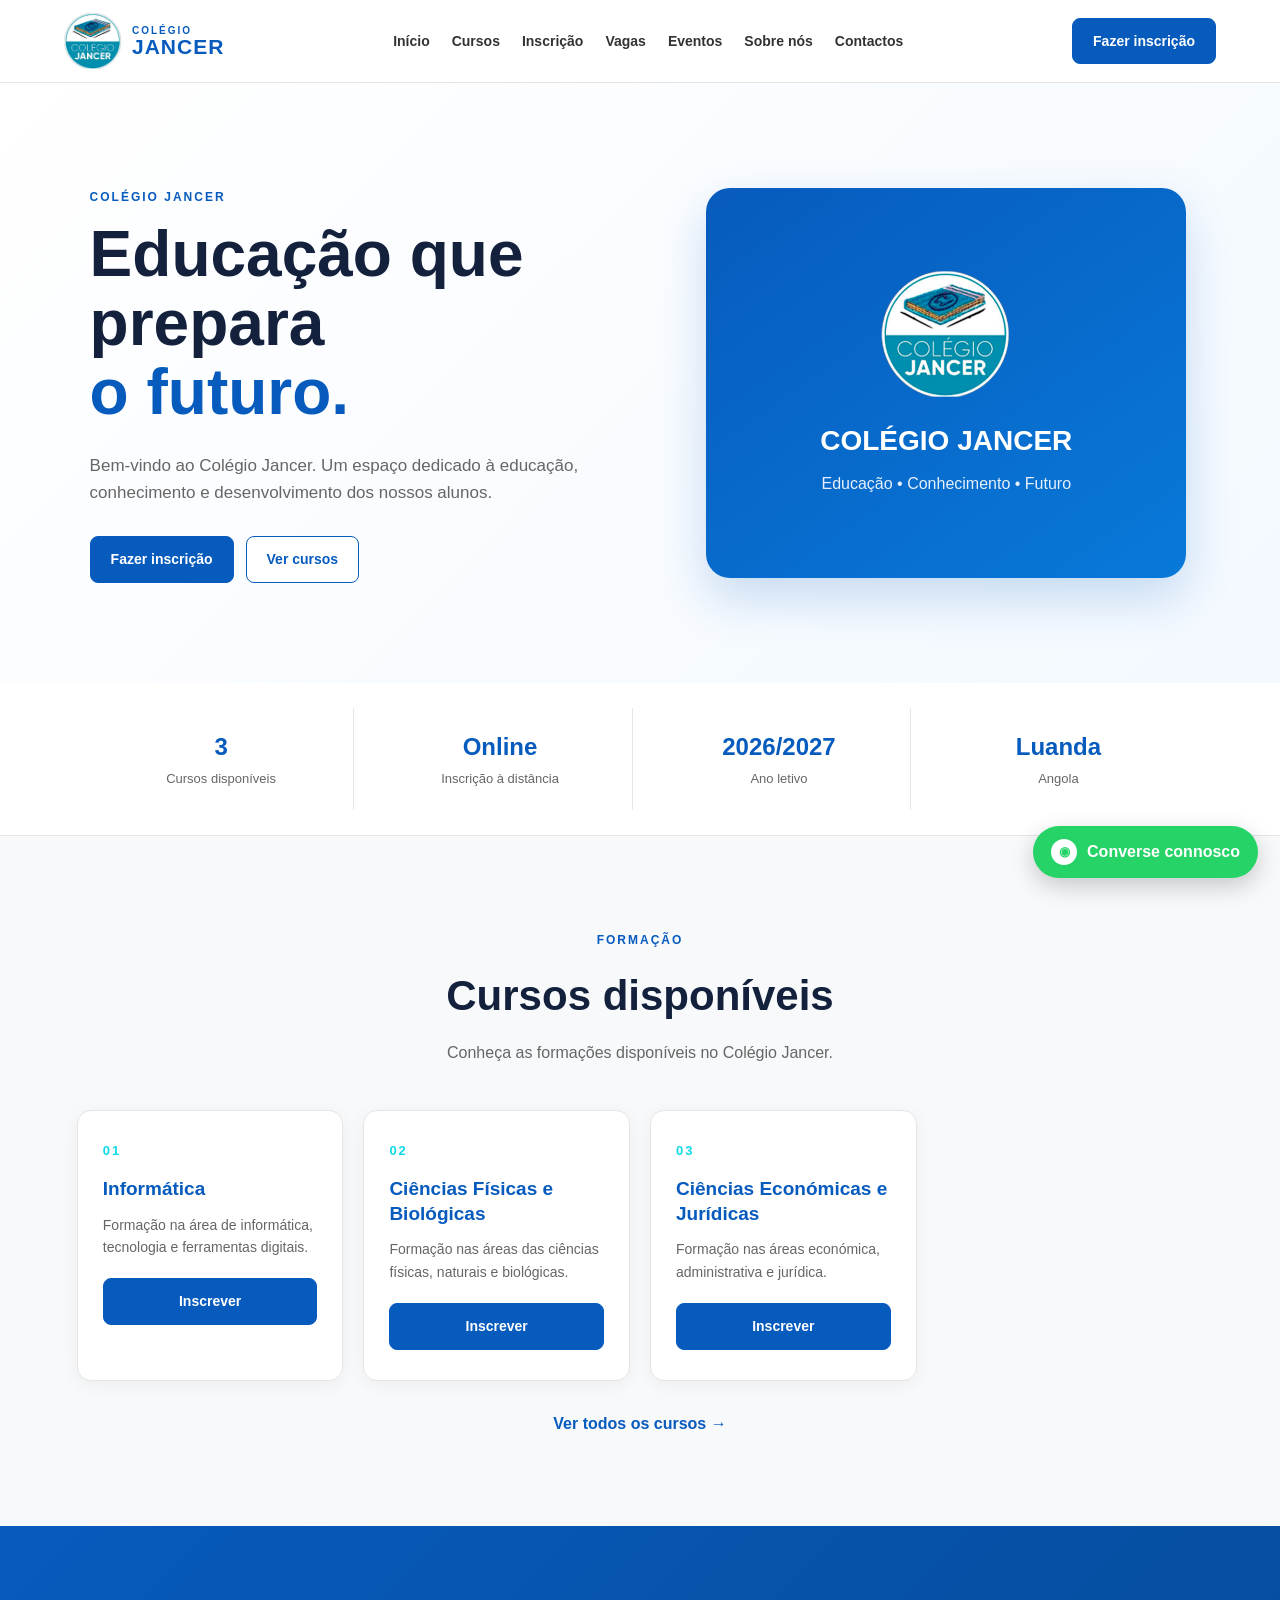
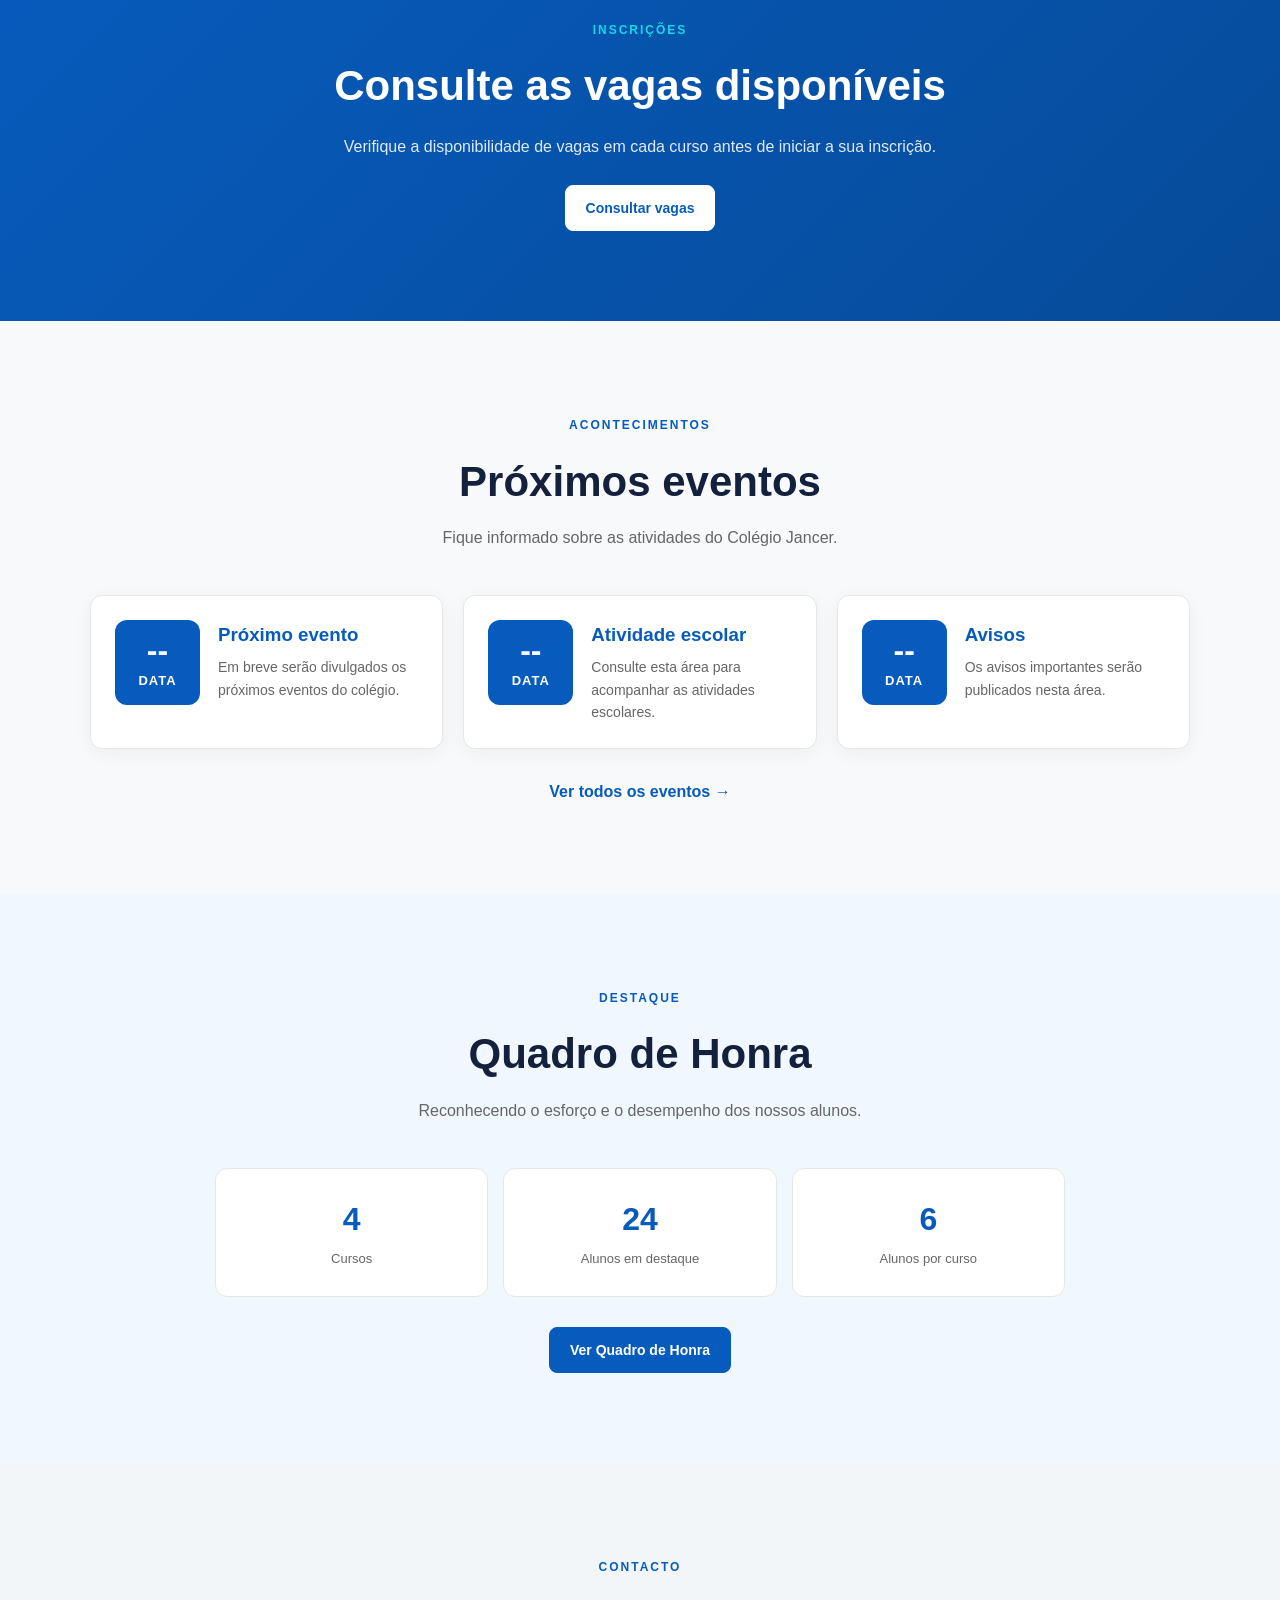
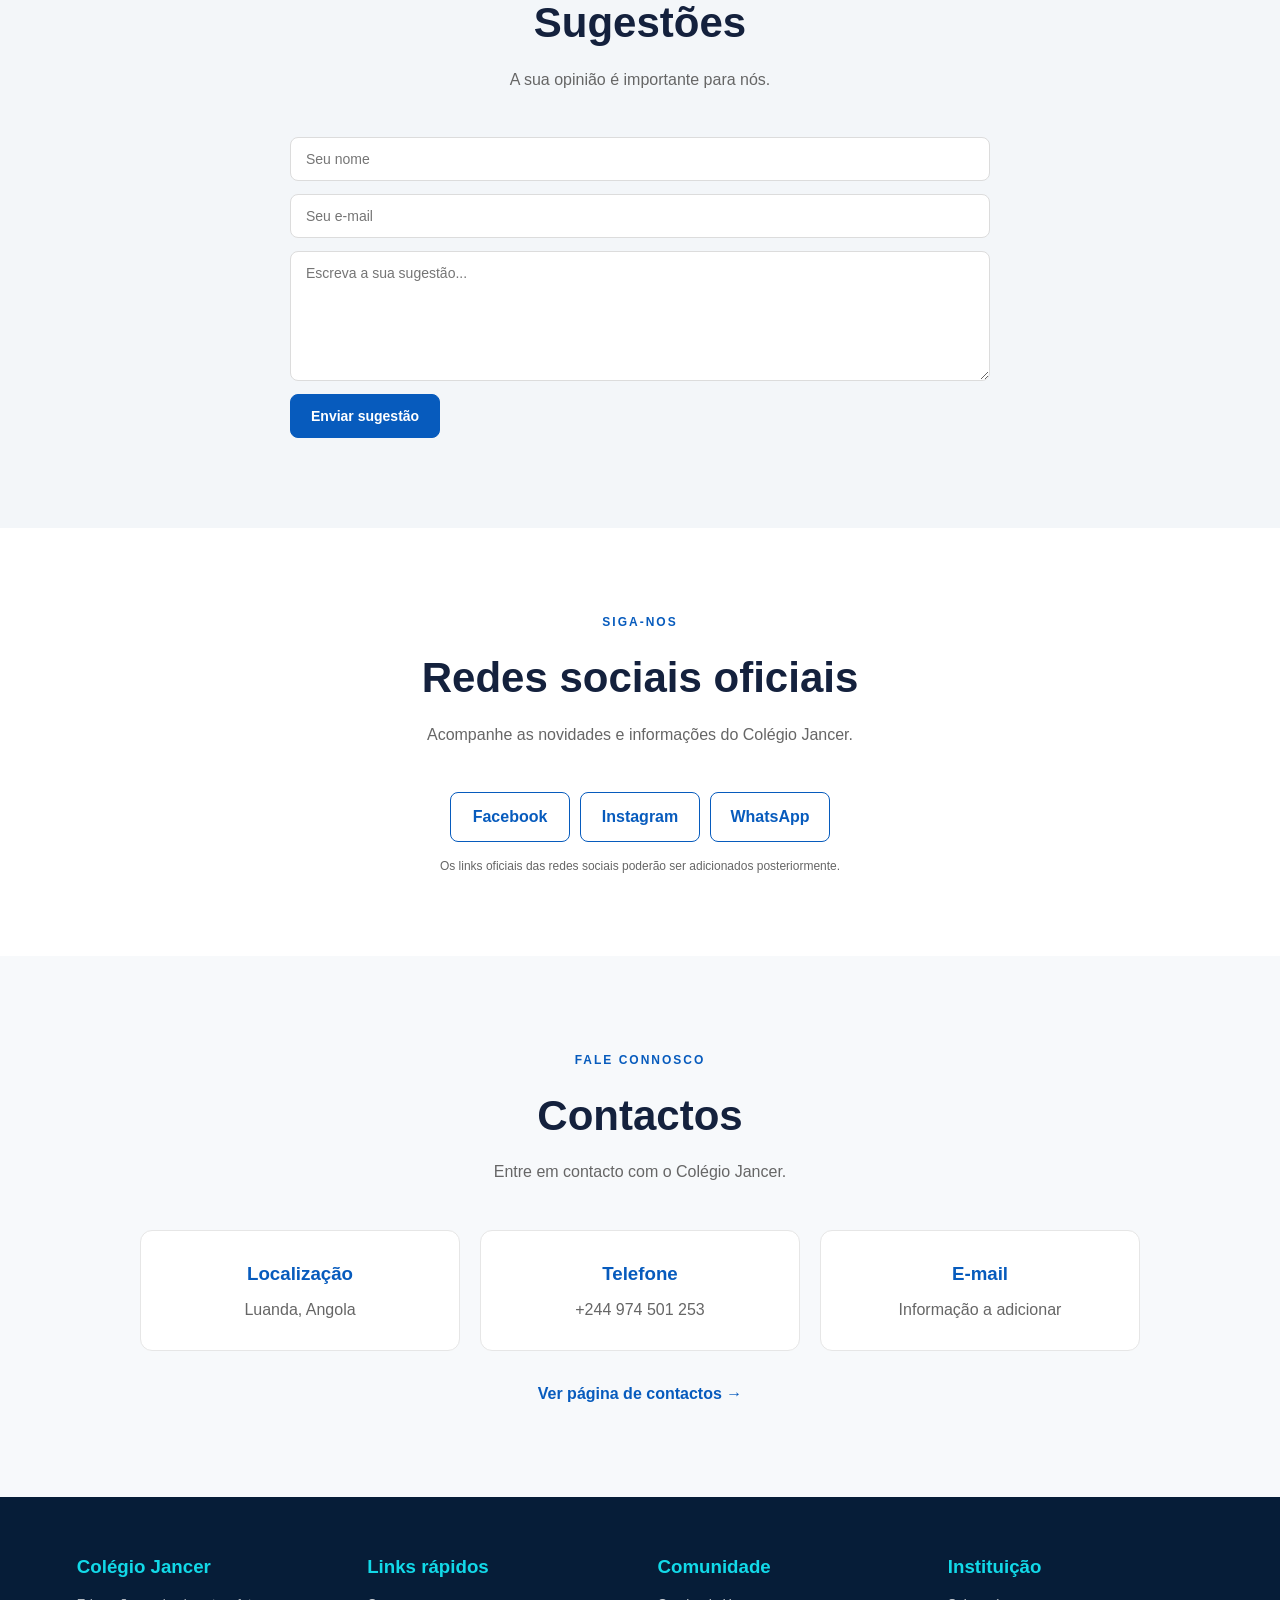
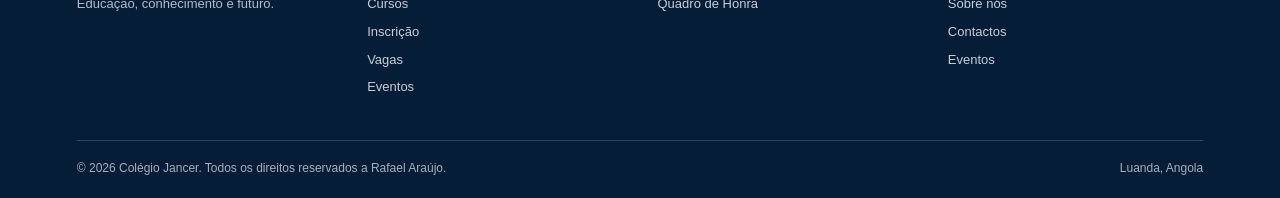
==== commit 7d5dea68: "rafael" ====
--- a/index.html
+++ b/index.html
@@ -8,21 +8,64 @@
           content="width=device-width, initial-scale=1.0">
 
     <meta name="description"
-          content="Colégio Jancer - Educação, conhecimento e futuro em Luanda, Angola.">
+      content="Colégio Jancer - Educação, conhecimento e futuro em Luanda, Ingombota.">
 
     <title>Colégio Jancer | Início</title>
 
     <link rel="stylesheet" href="style.css">
 
+
+<style>
+.whatsapp-btn {
+    position: fixed;
+    right: 22px;
+    bottom: 22px;
+    z-index: 9999;
+    display: inline-flex;
+    align-items: center;
+    gap: 10px;
+    padding: 13px 18px;
+    border-radius: 999px;
+    background: #25D366;
+    color: #fff;
+    text-decoration: none;
+    font-weight: 700;
+    box-shadow: 0 8px 24px rgba(0,0,0,.20);
+    transition: transform .2s ease, box-shadow .2s ease;
+}
+
+.whatsapp-btn:hover {
+    transform: translateY(-2px);
+    box-shadow: 0 10px 28px rgba(0,0,0,.25);
+}
+
+.whatsapp-icon {
+    display: inline-flex;
+    align-items: center;
+    justify-content: center;
+    width: 26px;
+    height: 26px;
+    border-radius: 50%;
+    background: #fff;
+    color: #25D366;
+    font-size: 13px;
+}
+
+@media (max-width: 600px) {
+    .whatsapp-btn {
+        right: 14px;
+        bottom: 14px;
+        padding: 12px 15px;
+        font-size: 14px;
+    }
+}
+</style>
+
 </head>
 
 
 <body>
 
-
-<!-- =====================================================
-     CABEÇALHO
-===================================================== -->
 
 <header class="site-header">
 
@@ -729,7 +772,7 @@
         </a>
 
 
-        <a href="#"
+        <a href="https://wa.me/244974501253?text=Ol%C3%A1%2C%20gostaria%20de%20saber%20mais%20sobre%20o%20Col%C3%A9gio%20Jancer.""
            target="_blank"
            rel="noopener noreferrer"
            aria-label="WhatsApp oficial do Colégio Jancer">
@@ -799,7 +842,7 @@
             </h3>
 
             <p>
-                Informação a adicionar
+                +244 974 501 253
             </p>
 
         </div>
@@ -839,6 +882,22 @@
 </main>
 
 
+<!-- =========================
+     WHATSAPP
+========================= -->
+
+<a
+    href="https://wa.me/244974501253?text=Ol%C3%A1%2C%20gostaria%20de%20saber%20mais%20sobre%20o%20Col%C3%A9gio%20Jancer."
+    class="whatsapp-btn"
+    target="_blank"
+    rel="noopener noreferrer"
+    aria-label="Falar com o Colégio Jancer pelo WhatsApp"
+>
+    <span class="whatsapp-icon">◉</span>
+    <span>Converse connosco</span>
+</a>
+
+
 <footer>
 
 
@@ -936,6 +995,41 @@
 
 </footer>
 
+
+<script>
+document.addEventListener("DOMContentLoaded", function () {
+    const formSugestao = document.getElementById("formSugestao");
+
+    if (!formSugestao) return;
+
+    formSugestao.addEventListener("submit", function (event) {
+        event.preventDefault();
+
+        const nome = document.getElementById("nomeSugestao").value.trim();
+        const email = document.getElementById("emailSugestao").value.trim();
+        const sugestao = document.getElementById("textoSugestao").value.trim();
+
+        if (!nome || !email || !sugestao) {
+            formSugestao.reportValidity();
+            return;
+        }
+
+        const mensagem =
+`SUGESTÃO — COLÉGIO JANCER
+
+Nome: ${nome}
+E-mail: ${email}
+
+Sugestão:
+${sugestao}`;
+
+        const url = "https://wa.me/244974501253?text=" + encodeURIComponent(mensagem);
+
+        window.open(url, "_blank", "noopener,noreferrer");
+    });
+});
+</script>
+
 <script src="js/script.js"></script>
 
 
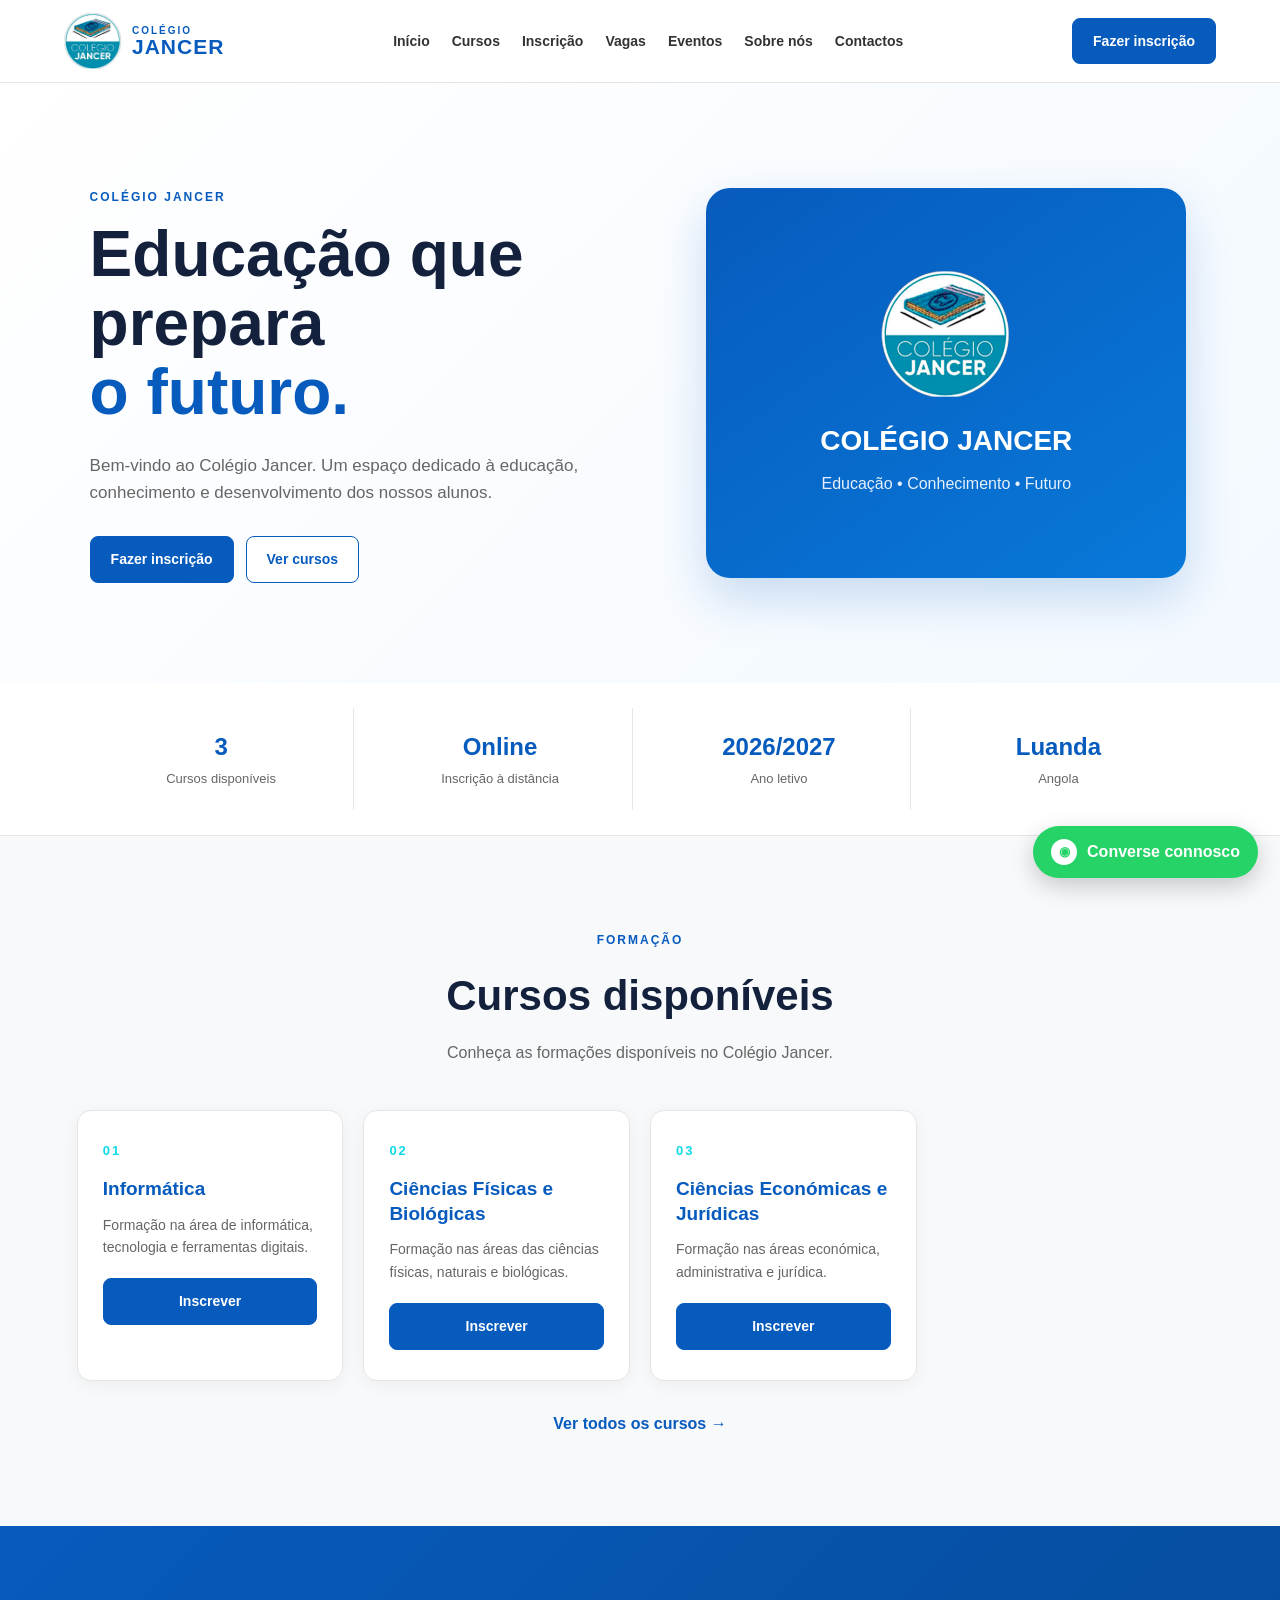
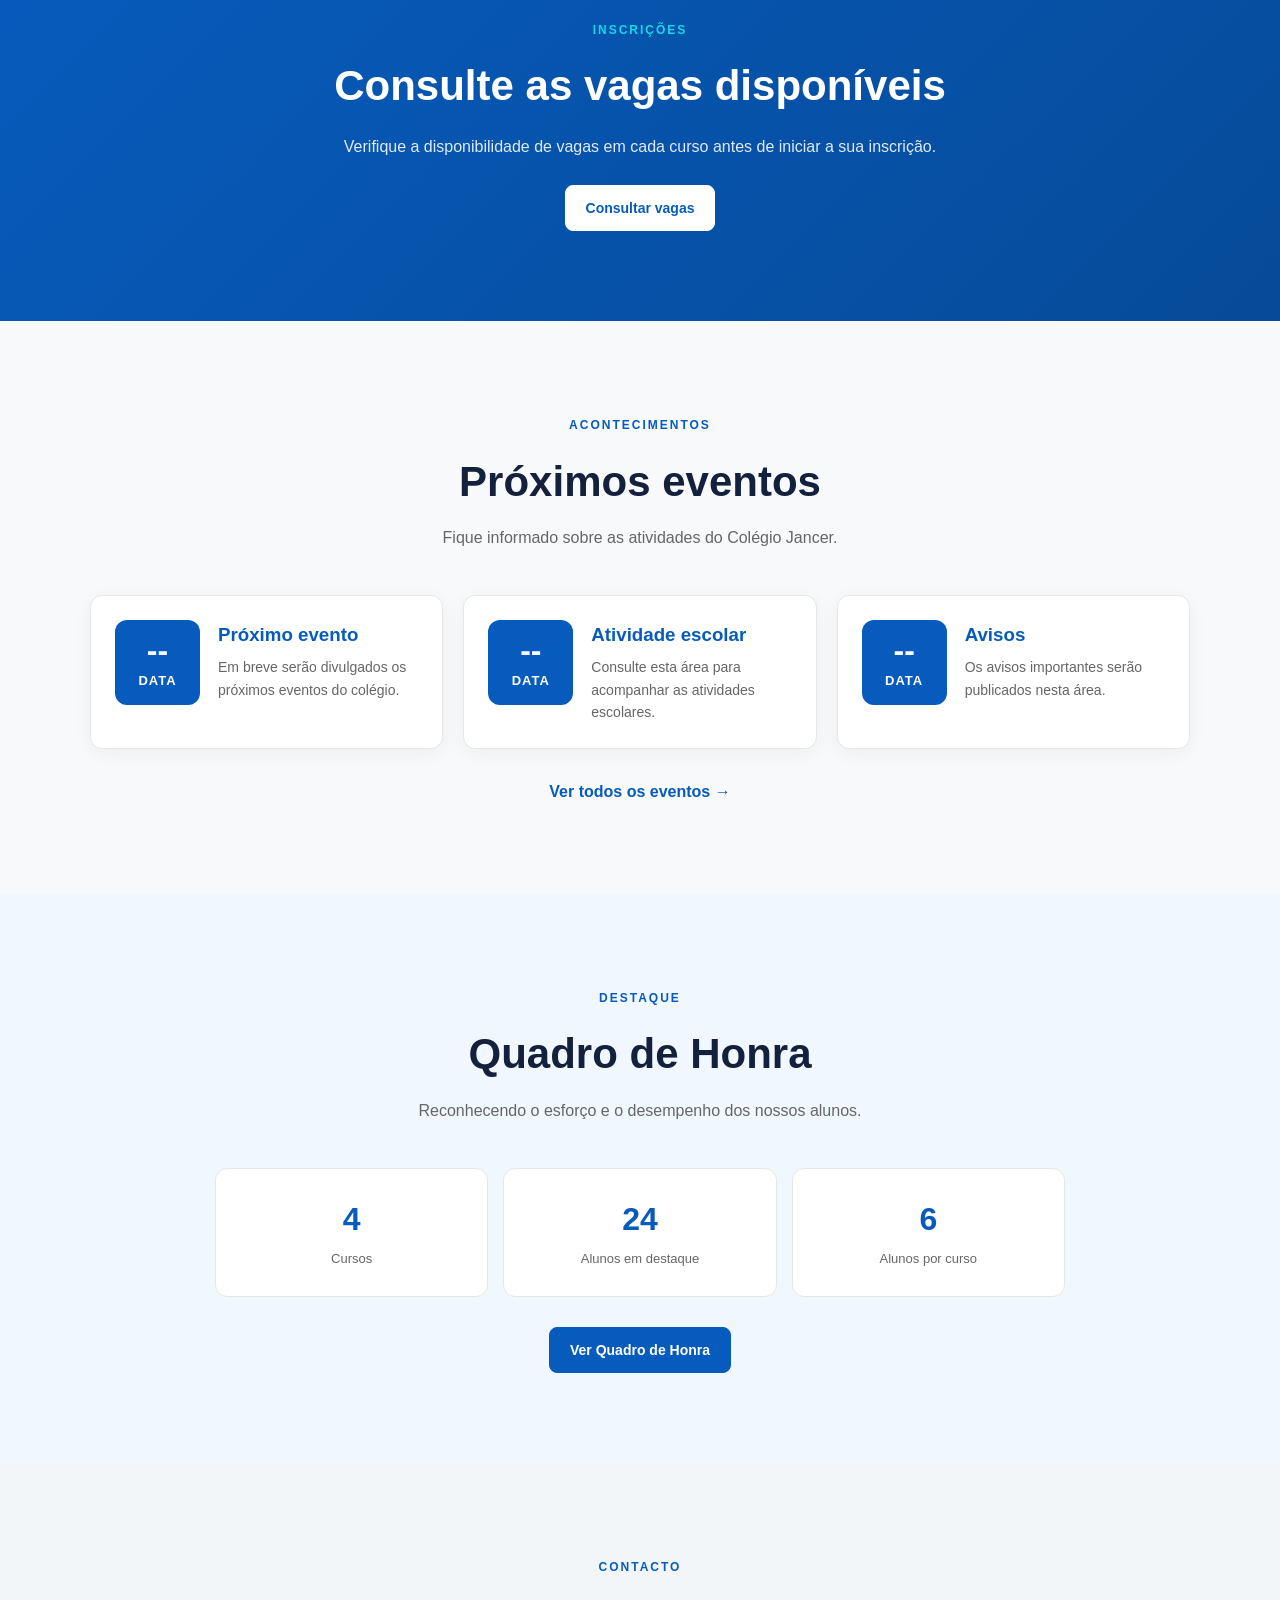
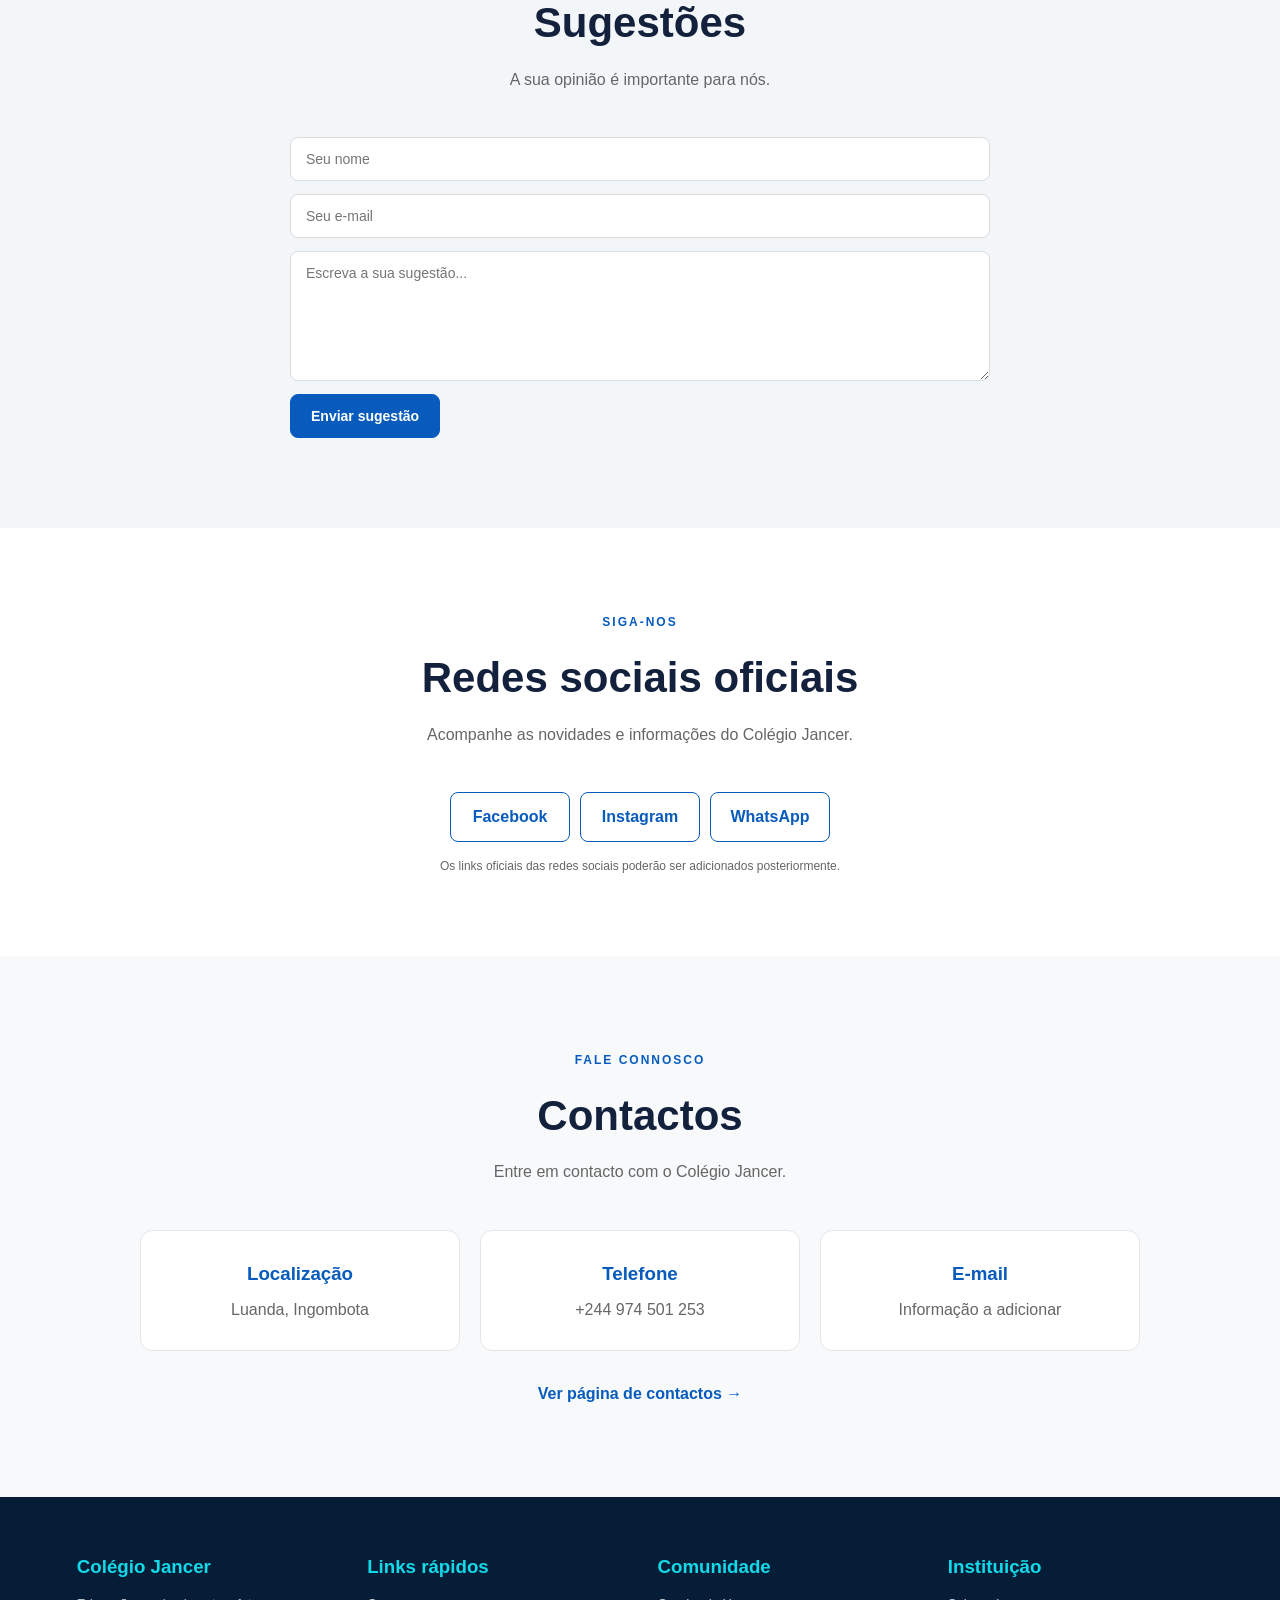
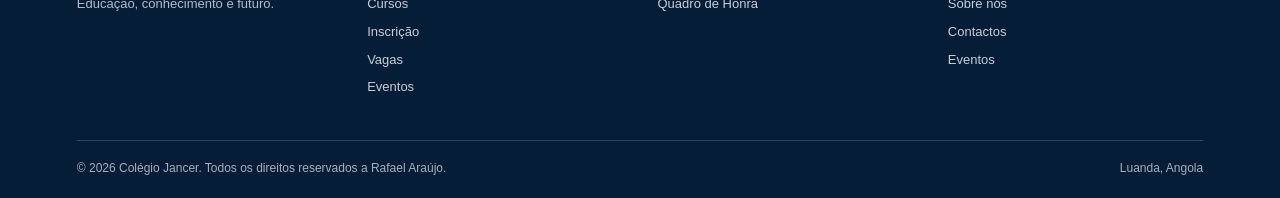
==== commit a3a401ff: "Atualiza site do Colegio Jancer" ====
--- a/index.html
+++ b/index.html
@@ -829,7 +829,7 @@
             </h3>
 
             <p>
-                Luanda, Angola
+                Luanda, Ingombota
             </p>
 
         </div>
@@ -880,11 +880,6 @@
 
 
 </main>
-
-
-<!-- =========================
-     WHATSAPP
-========================= -->
 
 <a
     href="https://wa.me/244974501253?text=Ol%C3%A1%2C%20gostaria%20de%20saber%20mais%20sobre%20o%20Col%C3%A9gio%20Jancer."
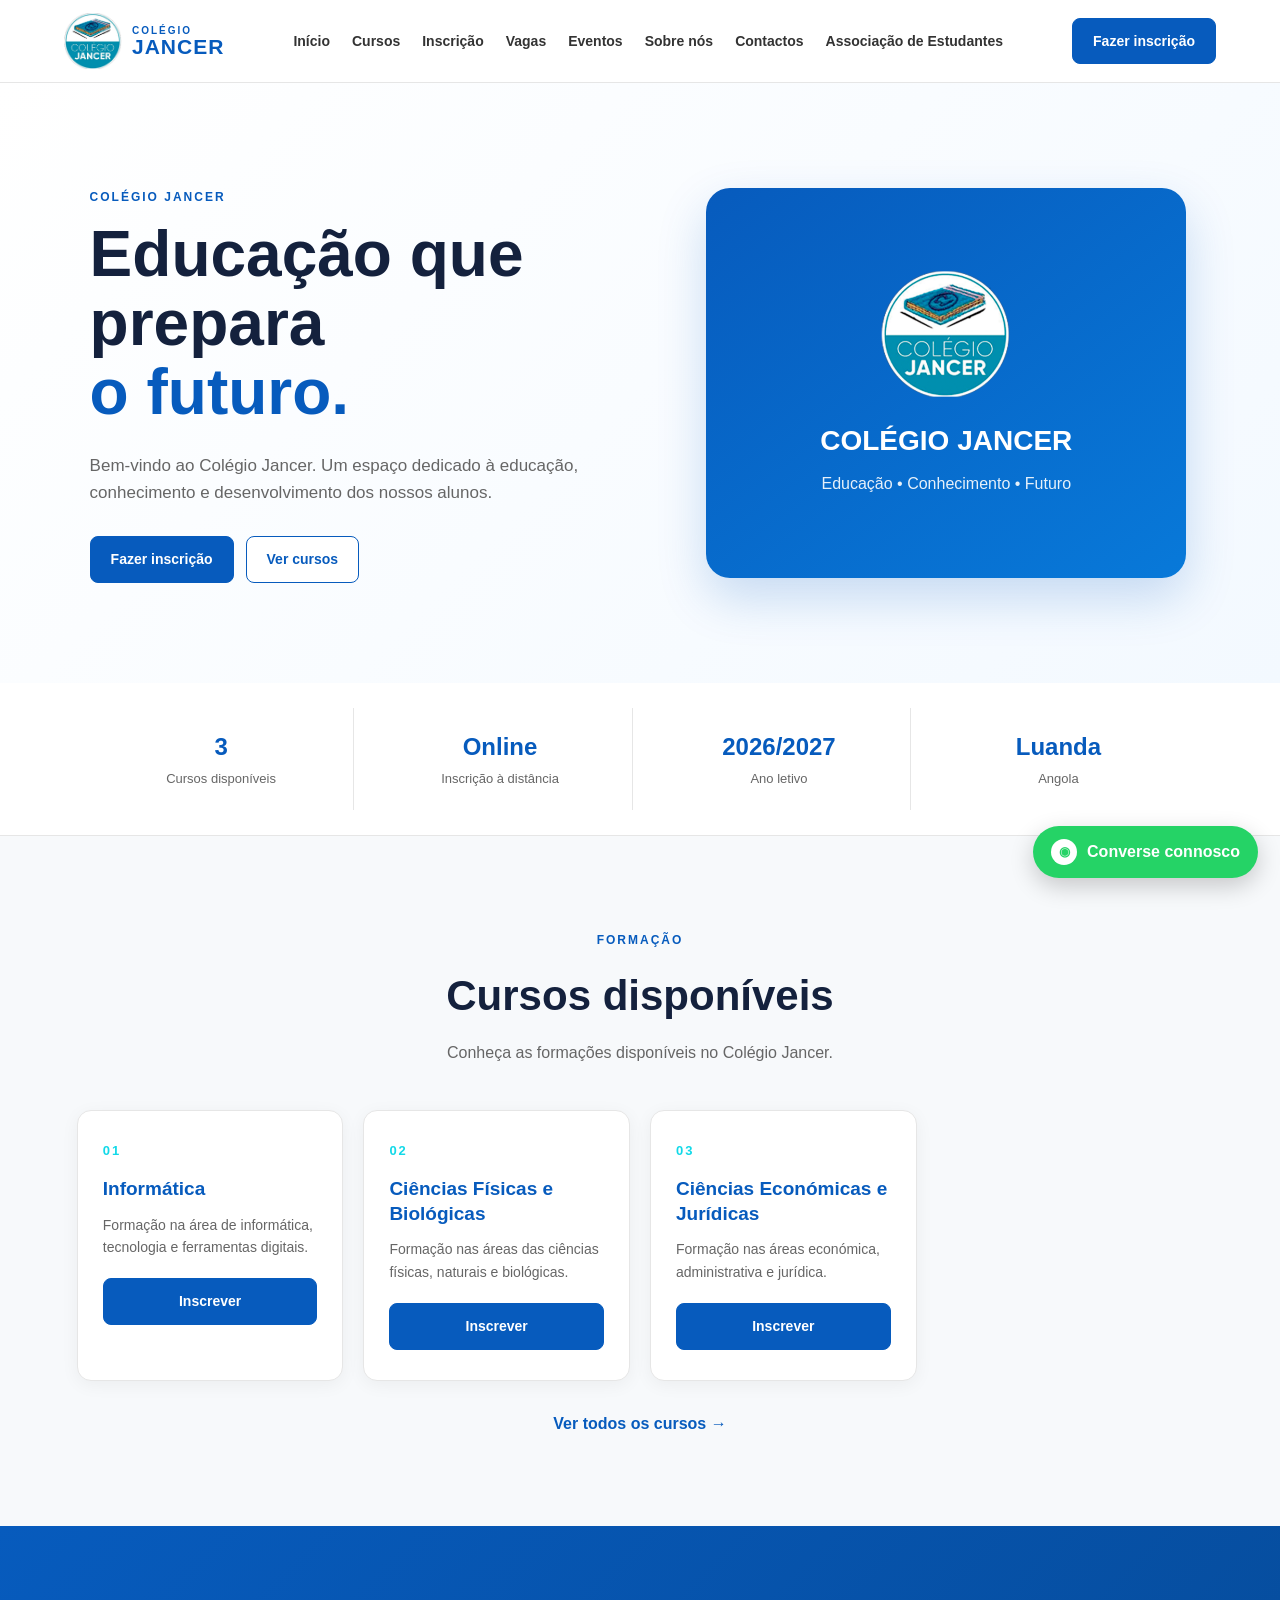
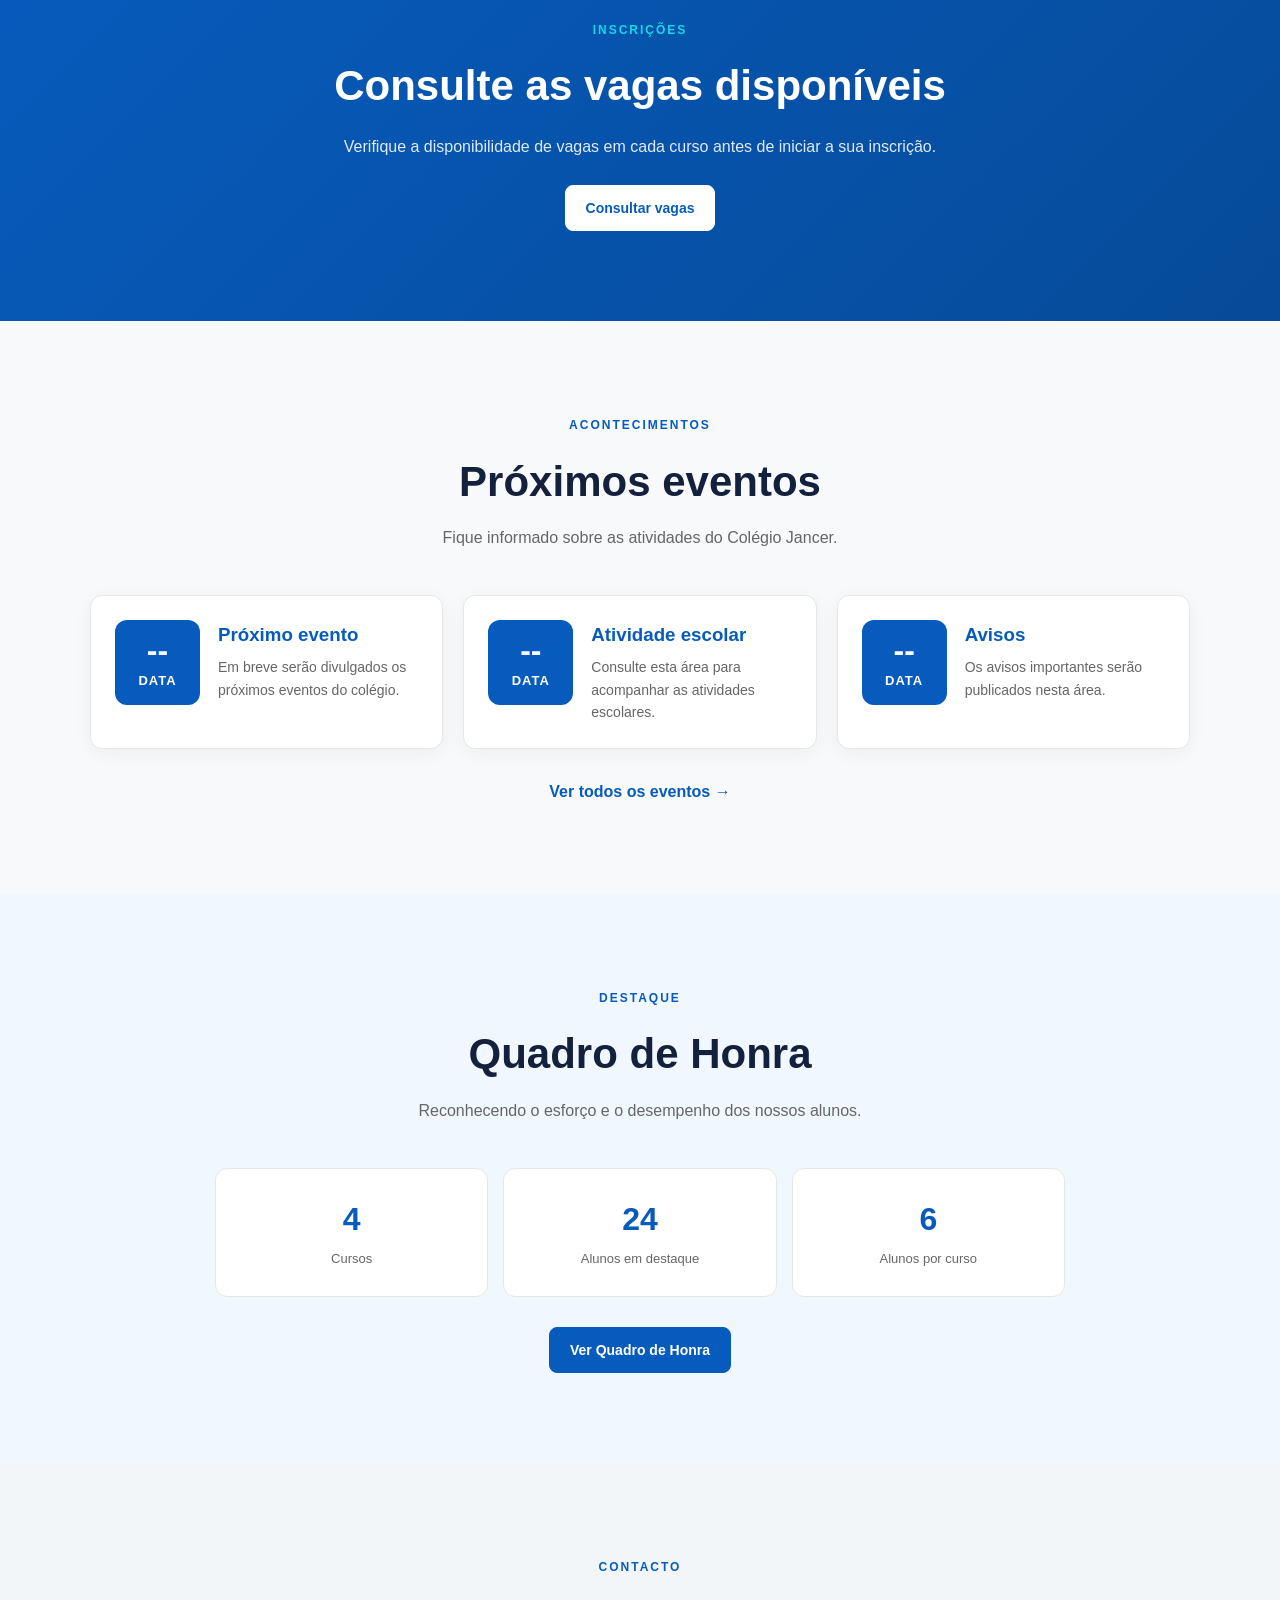
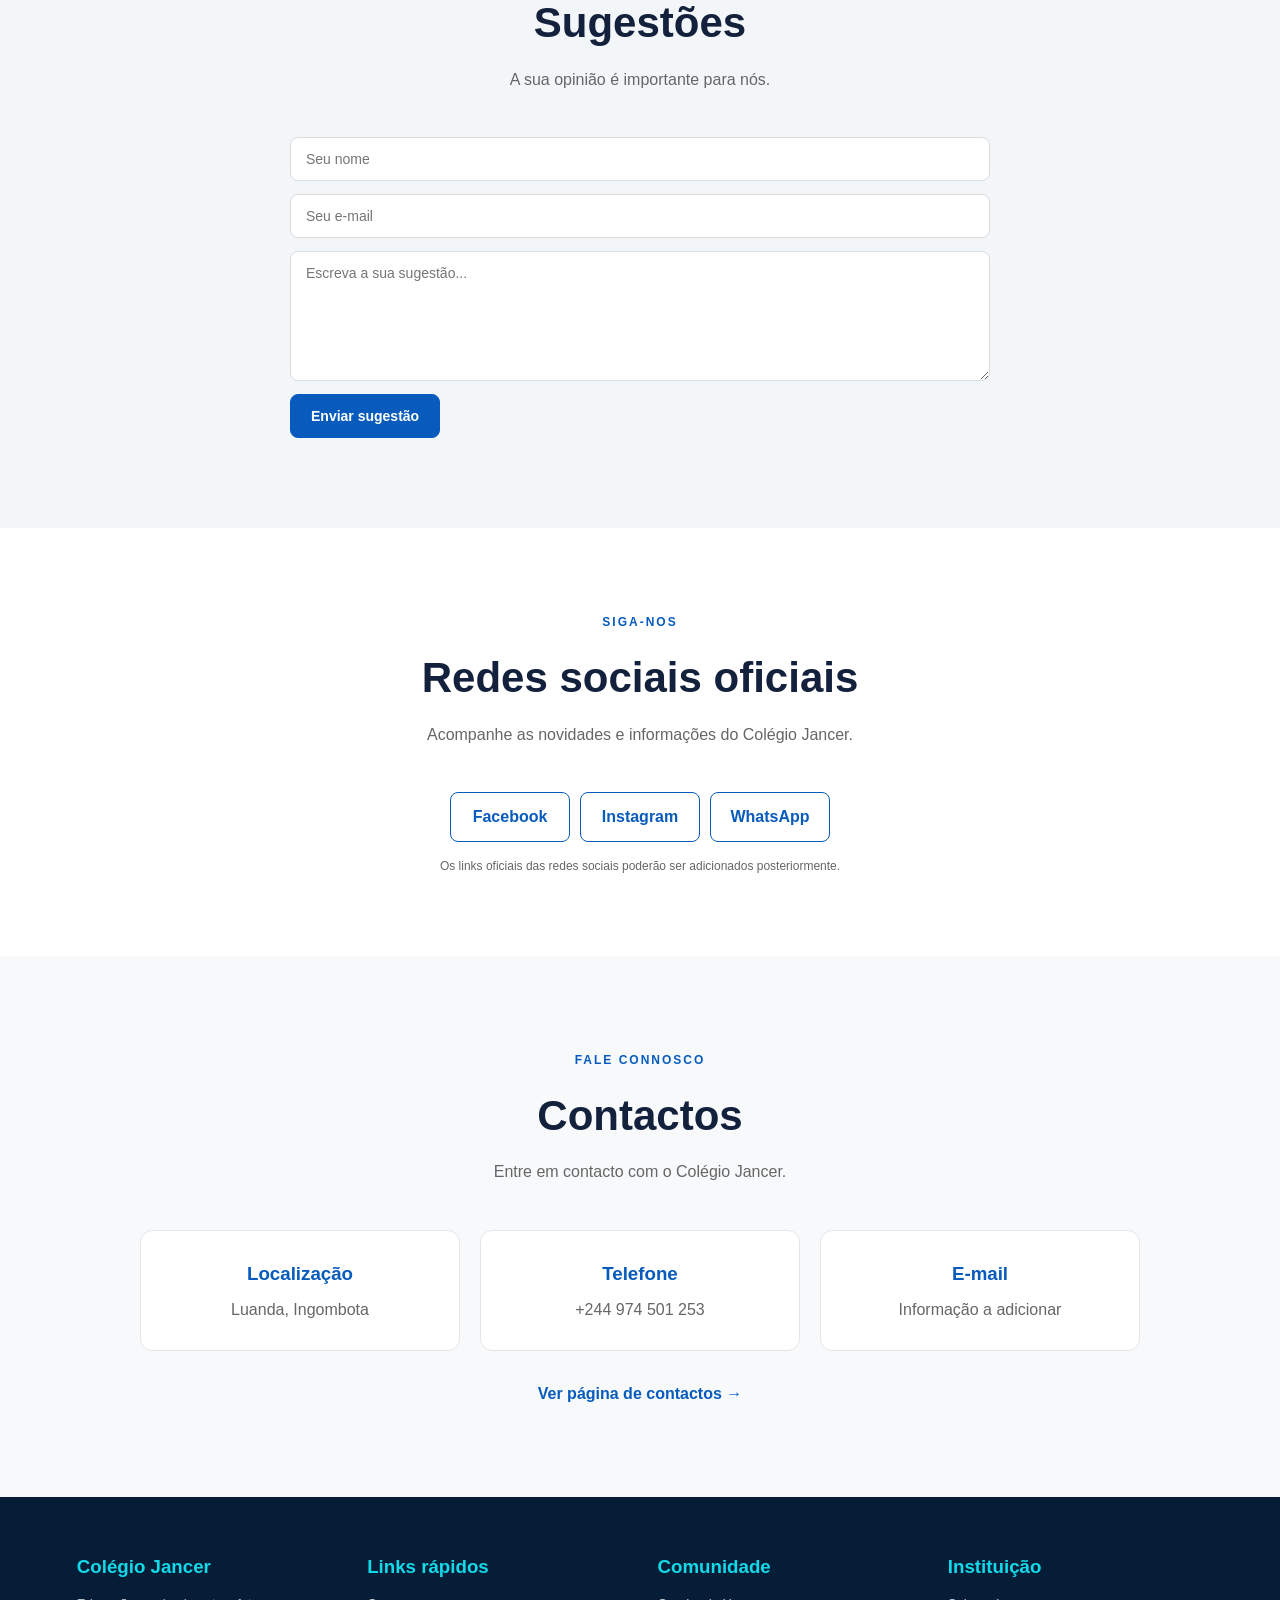
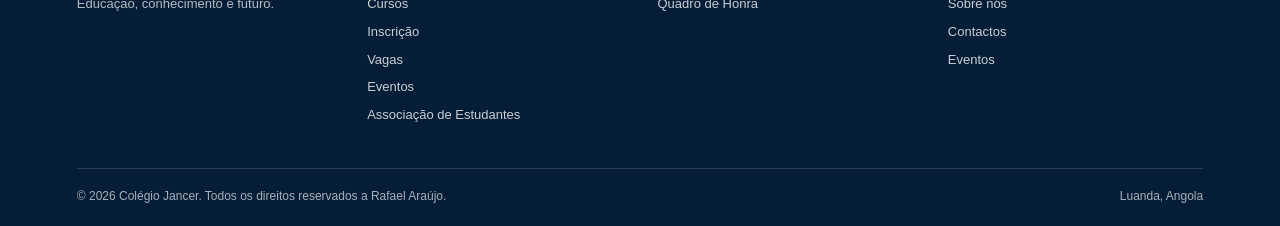
==== commit 0cd2c7e8: "Adiciona acesso à Associação de Estudantes" ====
--- a/index.html
+++ b/index.html
@@ -1,883 +1,426 @@
+
 <!DOCTYPE html>
 <html lang="pt">
 <head>
-
     <meta charset="UTF-8">
-
-    <meta name="viewport"
-          content="width=device-width, initial-scale=1.0">
-
-    <meta name="description"
-      content="Colégio Jancer - Educação, conhecimento e futuro em Luanda, Ingombota.">
-
+    <meta name="viewport" content="width=device-width, initial-scale=1.0">
+    <meta name="description" content="Colégio Jancer - Educação, conhecimento e futuro em Luanda, Ingombota.">
     <title>Colégio Jancer | Início</title>
-
     <link rel="stylesheet" href="style.css">
 
-
-<style>
-.whatsapp-btn {
-    position: fixed;
-    right: 22px;
-    bottom: 22px;
-    z-index: 9999;
-    display: inline-flex;
-    align-items: center;
-    gap: 10px;
-    padding: 13px 18px;
-    border-radius: 999px;
-    background: #25D366;
-    color: #fff;
-    text-decoration: none;
-    font-weight: 700;
-    box-shadow: 0 8px 24px rgba(0,0,0,.20);
-    transition: transform .2s ease, box-shadow .2s ease;
-}
-
-.whatsapp-btn:hover {
-    transform: translateY(-2px);
-    box-shadow: 0 10px 28px rgba(0,0,0,.25);
-}
-
-.whatsapp-icon {
-    display: inline-flex;
-    align-items: center;
-    justify-content: center;
-    width: 26px;
-    height: 26px;
-    border-radius: 50%;
-    background: #fff;
-    color: #25D366;
-    font-size: 13px;
-}
-
-@media (max-width: 600px) {
-    .whatsapp-btn {
-        right: 14px;
-        bottom: 14px;
-        padding: 12px 15px;
-        font-size: 14px;
-    }
-}
-</style>
-
+    <style>
+        .whatsapp-btn {
+            position: fixed;
+            right: 22px;
+            bottom: 22px;
+            z-index: 9999;
+            display: inline-flex;
+            align-items: center;
+            gap: 10px;
+            padding: 13px 18px;
+            border-radius: 999px;
+            background: #25D366;
+            color: #fff;
+            text-decoration: none;
+            font-weight: 700;
+            box-shadow: 0 8px 24px rgba(0,0,0,.20);
+            transition: transform .2s ease, box-shadow .2s ease;
+        }
+
+        .whatsapp-btn:hover {
+            transform: translateY(-2px);
+            box-shadow: 0 10px 28px rgba(0,0,0,.25);
+        }
+
+        .whatsapp-icon {
+            display: inline-flex;
+            align-items: center;
+            justify-content: center;
+            width: 26px;
+            height: 26px;
+            border-radius: 50%;
+            background: #fff;
+            color: #25D366;
+            font-size: 13px;
+        }
+
+        @media (max-width: 600px) {
+            .whatsapp-btn {
+                right: 14px;
+                bottom: 14px;
+                padding: 12px 15px;
+                font-size: 14px;
+            }
+        }
+    </style>
 </head>
 
-
 <body>
 
-
 <header class="site-header">
-
     <div class="logo">
-
-        <a href="index.html"
-           aria-label="Página inicial do Colégio Jancer">
-
+        <a href="index.html" aria-label="Página inicial do Colégio Jancer">
             <img class="logo-jancer" src="logo-jancer.png" alt="Logo do Colégio Jancer">
-
         </a>
 
-
         <div class="logo-texto">
-
             <span>COLÉGIO</span>
-
             <strong>JANCER</strong>
-
-        </div>
-
+        </div>
     </div>
 
-
-    <nav class="navegacao-principal"
-         aria-label="Navegação principal">
-
-        <a href="index.html">
-            Início
+    <nav class="navegacao-principal" aria-label="Navegação principal">
+        <a href="index.html">Início</a>
+        <a href="paginas/cursos.html">Cursos</a>
+        <a href="paginas/inscricao.html">Inscrição</a>
+        <a href="paginas/vagas.html">Vagas</a>
+        <a href="paginas/eventos.html">Eventos</a>
+        <a href="paginas/sobre.html">Sobre nós</a>
+        <a href="paginas/contactos.html">Contactos</a>
+        <a href="paginas/associacao.html">Associação de Estudantes</a>
+    </nav>
+
+    <a href="paginas/inscricao.html" class="botao-inscricao">
+        Fazer inscrição
+    </a>
+</header>
+
+<main>
+
+    <section class="hero">
+        <div class="hero-texto">
+            <span class="hero-etiqueta">COLÉGIO JANCER</span>
+
+            <h1>
+                Educação que prepara
+                <span>o futuro.</span>
+            </h1>
+
+            <p>
+                Bem-vindo ao Colégio Jancer.
+                Um espaço dedicado à educação,
+                conhecimento e desenvolvimento
+                dos nossos alunos.
+            </p>
+
+            <div class="hero-botoes">
+                <a href="paginas/inscricao.html" class="botao-principal">
+                    Fazer inscrição
+                </a>
+
+                <a href="paginas/cursos.html" class="botao-secundario">
+                    Ver cursos
+                </a>
+            </div>
+        </div>
+
+        <div class="hero-imagem">
+            <div class="hero-placeholder">
+                <div class="hero-logo-pequeno">
+                    <img src="logo-jancer.png" alt="Logo do Colégio Jancer" class="hero-logo">
+                </div>
+
+                <h2>COLÉGIO JANCER</h2>
+                <p>Educação • Conhecimento • Futuro</p>
+            </div>
+        </div>
+    </section>
+
+    <section class="destaques">
+        <div class="destaque">
+            <strong>3</strong>
+            <p>Cursos disponíveis</p>
+        </div>
+
+        <div class="destaque">
+            <strong>Online</strong>
+            <p>Inscrição à distância</p>
+        </div>
+
+        <div class="destaque">
+            <strong>2026/2027</strong>
+            <p>Ano letivo</p>
+        </div>
+
+        <div class="destaque">
+            <strong>Luanda</strong>
+            <p>Angola</p>
+        </div>
+    </section>
+
+    <section class="cursos" id="cursos">
+        <div class="secao-cabecalho">
+            <span class="secao-etiqueta">FORMAÇÃO</span>
+            <h2>Cursos disponíveis</h2>
+            <p class="subtitulo">
+                Conheça as formações disponíveis no Colégio Jancer.
+            </p>
+        </div>
+
+        <div class="cursos-container">
+            <article class="curso">
+                <div class="curso-numero">01</div>
+                <h3>Informática</h3>
+                <p>
+                    Formação na área de informática,
+                    tecnologia e ferramentas digitais.
+                </p>
+                <a href="paginas/inscricao.html?curso=informatica" class="botao-principal">
+                    Inscrever
+                </a>
+            </article>
+
+            <article class="curso">
+                <div class="curso-numero">02</div>
+                <h3>Ciências Físicas e Biológicas</h3>
+                <p>
+                    Formação nas áreas das ciências
+                    físicas, naturais e biológicas.
+                </p>
+                <a href="paginas/inscricao.html?curso=cfb" class="botao-principal">
+                    Inscrever
+                </a>
+            </article>
+
+            <article class="curso">
+                <div class="curso-numero">03</div>
+                <h3>Ciências Económicas e Jurídicas</h3>
+                <p>
+                    Formação nas áreas económica,
+                    administrativa e jurídica.
+                </p>
+                <a href="paginas/inscricao.html?curso=cej" class="botao-principal">
+                    Inscrever
+                </a>
+            </article>
+        </div>
+
+        <div class="secao-link">
+            <a href="paginas/cursos.html" class="ver-mais">
+                Ver todos os cursos →
+            </a>
+        </div>
+    </section>
+
+    <section class="secao-vagas">
+        <div class="vagas-conteudo">
+            <span class="secao-etiqueta">INSCRIÇÕES</span>
+            <h2>Consulte as vagas disponíveis</h2>
+            <p>
+                Verifique a disponibilidade de vagas
+                em cada curso antes de iniciar a sua inscrição.
+            </p>
+            <a href="paginas/vagas.html" class="botao-principal">
+                Consultar vagas
+            </a>
+        </div>
+    </section>
+
+    <section class="eventos" id="eventos">
+        <div class="secao-cabecalho">
+            <span class="secao-etiqueta">ACONTECIMENTOS</span>
+            <h2>Próximos eventos</h2>
+            <p class="subtitulo">
+                Fique informado sobre as atividades do Colégio Jancer.
+            </p>
+        </div>
+
+        <div class="eventos-container">
+            <article class="evento">
+                <div class="evento-data">
+                    <strong>--</strong>
+                    <span>DATA</span>
+                </div>
+                <div>
+                    <h3>Próximo evento</h3>
+                    <p>
+                        Em breve serão divulgados os próximos eventos do colégio.
+                    </p>
+                </div>
+            </article>
+
+            <article class="evento">
+                <div class="evento-data">
+                    <strong>--</strong>
+                    <span>DATA</span>
+                </div>
+                <div>
+                    <h3>Atividade escolar</h3>
+                    <p>
+                        Consulte esta área para acompanhar as atividades escolares.
+                    </p>
+                </div>
+            </article>
+
+            <article class="evento">
+                <div class="evento-data">
+                    <strong>--</strong>
+                    <span>DATA</span>
+                </div>
+                <div>
+                    <h3>Avisos</h3>
+                    <p>
+                        Os avisos importantes serão publicados nesta área.
+                    </p>
+                </div>
+            </article>
+        </div>
+
+        <div class="secao-link">
+            <a href="paginas/eventos.html" class="ver-mais">
+                Ver todos os eventos →
+            </a>
+        </div>
+    </section>
+
+    <section class="honra">
+        <div class="secao-cabecalho">
+            <span class="secao-etiqueta">DESTAQUE</span>
+            <h2>Quadro de Honra</h2>
+            <p class="subtitulo">
+                Reconhecendo o esforço e o desempenho dos nossos alunos.
+            </p>
+        </div>
+
+        <div class="honra-resumo">
+            <div class="honra-resumo-item">
+                <strong>4</strong>
+                <span>Cursos</span>
+            </div>
+
+            <div class="honra-resumo-item">
+                <strong>24</strong>
+                <span>Alunos em destaque</span>
+            </div>
+
+            <div class="honra-resumo-item">
+                <strong>6</strong>
+                <span>Alunos por curso</span>
+            </div>
+        </div>
+
+        <a href="paginas/quadro-honra.html" class="botao-principal">
+            Ver Quadro de Honra
         </a>
-
-        <a href="paginas/cursos.html">
-            Cursos
-        </a>
-
-        <a href="paginas/inscricao.html">
-            Inscrição
-        </a>
-
-        <a href="paginas/vagas.html">
-            Vagas
-        </a>
-
-        <a href="paginas/eventos.html">
-            Eventos
-        </a>
-
-        <a href="paginas/sobre.html">
-            Sobre nós
-        </a>
-
-        <a href="paginas/contactos.html">
-            Contactos
-        </a>
-
-    </nav>
-
-
-    <a href="paginas/inscricao.html"
-       class="botao-inscricao">
-
-        Fazer inscrição
-
-    </a>
-
-</header>
-
-
-<main>
-
-
-<section class="hero">
-
-
-    <div class="hero-texto">
-
-        <span class="hero-etiqueta">
-            COLÉGIO JANCER
-        </span>
-
-
-        <h1>
-
-            Educação que prepara
-            <span>o futuro.</span>
-
-        </h1>
-
-
-        <p>
-
-            Bem-vindo ao Colégio Jancer.
-            Um espaço dedicado à educação,
-            conhecimento e desenvolvimento
-            dos nossos alunos.
-
+    </section>
+
+    <section class="sugestoes">
+        <div class="secao-cabecalho">
+            <span class="secao-etiqueta">CONTACTO</span>
+            <h2>Sugestões</h2>
+            <p class="subtitulo">
+                A sua opinião é importante para nós.
+            </p>
+        </div>
+
+        <form id="formSugestao" class="form-sugestao">
+            <input
+                type="text"
+                id="nomeSugestao"
+                name="nome"
+                placeholder="Seu nome"
+                autocomplete="name"
+                required
+            >
+
+            <input
+                type="email"
+                id="emailSugestao"
+                name="email"
+                placeholder="Seu e-mail"
+                autocomplete="email"
+                required
+            >
+
+            <textarea
+                id="textoSugestao"
+                name="sugestao"
+                rows="5"
+                placeholder="Escreva a sua sugestão..."
+                required
+            ></textarea>
+
+            <button type="submit" class="botao-principal">
+                Enviar sugestão
+            </button>
+        </form>
+    </section>
+
+    <section class="redes">
+        <div class="secao-cabecalho">
+            <span class="secao-etiqueta">SIGA-NOS</span>
+            <h2>Redes sociais oficiais</h2>
+            <p>
+                Acompanhe as novidades e informações do Colégio Jancer.
+            </p>
+        </div>
+
+        <div class="redes-botoes">
+            <a
+                href="#"
+                target="_blank"
+                rel="noopener noreferrer"
+                aria-label="Facebook oficial do Colégio Jancer"
+            >
+                Facebook
+            </a>
+
+            <a
+                href="#"
+                target="_blank"
+                rel="noopener noreferrer"
+                aria-label="Instagram oficial do Colégio Jancer"
+            >
+                Instagram
+            </a>
+
+            <a
+                href="https://wa.me/244974501253?text=Ol%C3%A1%2C%20gostaria%20de%20saber%20mais%20sobre%20o%20Col%C3%A9gio%20Jancer."
+                target="_blank"
+                rel="noopener noreferrer"
+                aria-label="WhatsApp oficial do Colégio Jancer"
+            >
+                WhatsApp
+            </a>
+        </div>
+
+        <p class="redes-nota">
+            Os links oficiais das redes sociais poderão ser adicionados posteriormente.
         </p>
-
-
-        <div class="hero-botoes">
-
-            <a href="paginas/inscricao.html"
-               class="botao-principal">
-
-                Fazer inscrição
-
-            </a>
-
-
-            <a href="paginas/cursos.html"
-               class="botao-secundario">
-
-                Ver cursos
-
-            </a>
-
-        </div>
-
-    </div>
-
-
-    <div class="hero-imagem">
-
-        <div class="hero-placeholder">
-
-            <div class="hero-logo-pequeno">
-
-                <img src="logo-jancer.png" alt="Logo do Colégio Jancer" class="hero-logo">
-
-            </div>
-
-
-            <h2>
-                COLÉGIO JANCER
-            </h2>
-
-
-            <p>
-                Educação • Conhecimento • Futuro
-            </p>
-
-        </div>
-
-    </div>
-
-
-</section>
-
-<section class="destaques">
-
-
-    <div class="destaque">
-
-        <strong>
-            3
-        </strong>
-
-        <p>
-            Cursos disponíveis
-        </p>
-
-    </div>
-
-
-    <div class="destaque">
-
-        <strong>
-            Online
-        </strong>
-
-        <p>
-            Inscrição à distância
-        </p>
-
-    </div>
-
-
-    <div class="destaque">
-
-        <strong>
-            2026/2027
-        </strong>
-
-        <p>
-            Ano letivo
-        </p>
-
-    </div>
-
-
-    <div class="destaque">
-
-        <strong>
-            Luanda
-        </strong>
-
-        <p>
-            Angola
-        </p>
-
-    </div>
-
-
-</section>
-
-<section class="cursos"
-         id="cursos">
-
-
-    <div class="secao-cabecalho">
-
-        <span class="secao-etiqueta">
-            FORMAÇÃO
-        </span>
-
-        <h2>
-            Cursos disponíveis
-        </h2>
-
-        <p class="subtitulo">
-
-            Conheça as formações disponíveis
-            no Colégio Jancer.
-
-        </p>
-
-    </div>
-
-
-    <div class="cursos-container">
-
-
-        <article class="curso">
-
-            <div class="curso-numero">
-                01
-            </div>
-
-            <h3>
-                Informática
-            </h3>
-
-            <p>
-
-                Formação na área de informática,
-                tecnologia e ferramentas digitais.
-
-            </p>
-
-            <a href="paginas/inscricao.html?curso=informatica"
-               class="botao-principal">
-
-                Inscrever
-
-            </a>
-
-        </article>
-
-        <article class="curso">
-
-            <div class="curso-numero">
-                02
-            </div>
-
-            <h3>
-                Ciências Físicas e Biológicas
-            </h3>
-
-            <p>
-
-                Formação nas áreas das ciências
-                físicas, naturais e biológicas.
-
-            </p>
-
-            <a href="paginas/inscricao.html?curso=cfb"
-               class="botao-principal">
-
-                Inscrever
-
-            </a>
-
-        </article>
-
-        <article class="curso">
-
-            <div class="curso-numero">
-                03
-            </div>
-
-            <h3>
-                Ciências Económicas e Jurídicas
-            </h3>
-
-            <p>
-
-                Formação nas áreas económica,
-                administrativa e jurídica.
-
-            </p>
-
-            <a href="paginas/inscricao.html?curso=cej"
-               class="botao-principal">
-
-                Inscrever
-
-            </a>
-
-        </article>
-
-
-    </div>
-
-
-    <div class="secao-link">
-
-        <a href="paginas/cursos.html"
-           class="ver-mais">
-
-            Ver todos os cursos →
-
-        </a>
-
-    </div>
-
-
-</section>
-
-<section class="secao-vagas">
-
-
-    <div class="vagas-conteudo">
-
-        <span class="secao-etiqueta">
-            INSCRIÇÕES
-        </span>
-
-
-        <h2>
-            Consulte as vagas disponíveis
-        </h2>
-
-
-        <p>
-
-            Verifique a disponibilidade de vagas
-            em cada curso antes de iniciar
-            a sua inscrição.
-
-        </p>
-
-
-        <a href="paginas/vagas.html"
-           class="botao-principal">
-
-            Consultar vagas
-
-        </a>
-
-    </div>
-
-
-</section>
-
-<section class="eventos"
-         id="eventos">
-
-
-    <div class="secao-cabecalho">
-
-        <span class="secao-etiqueta">
-            ACONTECIMENTOS
-        </span>
-
-
-        <h2>
-            Próximos eventos
-        </h2>
-
-
-        <p class="subtitulo">
-
-            Fique informado sobre as atividades
-            do Colégio Jancer.
-
-        </p>
-
-    </div>
-
-
-    <div class="eventos-container">
-
-
-        <article class="evento">
-
-            <div class="evento-data">
-
-                <strong>
-                    --
-                </strong>
-
-                <span>
-                    DATA
-                </span>
-
-            </div>
-
-
-            <div>
-
-                <h3>
-                    Próximo evento
-                </h3>
-
-                <p>
-                    Em breve serão divulgados
-                    os próximos eventos do colégio.
-                </p>
-
-            </div>
-
-        </article>
-
-
-
-        <article class="evento">
-
-            <div class="evento-data">
-
-                <strong>
-                    --
-                </strong>
-
-                <span>
-                    DATA
-                </span>
-
-            </div>
-
-
-            <div>
-
-                <h3>
-                    Atividade escolar
-                </h3>
-
-                <p>
-                    Consulte esta área para acompanhar
-                    as atividades escolares.
-                </p>
-
-            </div>
-
-        </article>
-
-
-
-        <article class="evento">
-
-            <div class="evento-data">
-
-                <strong>
-                    --
-                </strong>
-
-                <span>
-                    DATA
-                </span>
-
-            </div>
-
-
-            <div>
-
-                <h3>
-                    Avisos
-                </h3>
-
-                <p>
-                    Os avisos importantes serão
-                    publicados nesta área.
-                </p>
-
-            </div>
-
-        </article>
-
-
-    </div>
-
-
-    <div class="secao-link">
-
-        <a href="paginas/eventos.html"
-           class="ver-mais">
-
-            Ver todos os eventos →
-
-        </a>
-
-    </div>
-
-
-</section>
-
-<section class="honra">
-
-
-    <div class="secao-cabecalho">
-
-        <span class="secao-etiqueta">
-            DESTAQUE
-        </span>
-
-
-        <h2>
-            Quadro de Honra
-        </h2>
-
-
-        <p class="subtitulo">
-
-            Reconhecendo o esforço e o desempenho
-            dos nossos alunos.
-
-        </p>
-
-    </div>
-
-
-    <div class="honra-resumo">
-
-
-        <div class="honra-resumo-item">
-
-            <strong>
-                4
-            </strong>
-
-            <span>
-                Cursos
-            </span>
-
-        </div>
-
-
-        <div class="honra-resumo-item">
-
-            <strong>
-                24
-            </strong>
-
-            <span>
-                Alunos em destaque
-            </span>
-
-        </div>
-
-
-        <div class="honra-resumo-item">
-
-            <strong>
-                6
-            </strong>
-
-            <span>
-                Alunos por curso
-            </span>
-
-        </div>
-
-
-    </div>
-
-
-    <a href="paginas/quadro-honra.html"
-       class="botao-principal">
-
-        Ver Quadro de Honra
-
-    </a>
-
-
-</section>
-
-
-<section class="sugestoes">
-
-
-    <div class="secao-cabecalho">
-
-        <span class="secao-etiqueta">
-            CONTACTO
-        </span>
-
-
-        <h2>
-            Sugestões
-        </h2>
-
-
-        <p class="subtitulo">
-
-            A sua opinião é importante para nós.
-
-        </p>
-
-    </div>
-
-
-    <form id="formSugestao"
-          class="form-sugestao">
-
-
-        <input
-            type="text"
-            id="nomeSugestao"
-            name="nome"
-            placeholder="Seu nome"
-            autocomplete="name"
-            required
-        >
-
-
-        <input
-            type="email"
-            id="emailSugestao"
-            name="email"
-            placeholder="Seu e-mail"
-            autocomplete="email"
-            required
-        >
-
-
-        <textarea
-            id="textoSugestao"
-            name="sugestao"
-            rows="5"
-            placeholder="Escreva a sua sugestão..."
-            required
-        ></textarea>
-
-
-        <button
-            type="submit"
-            class="botao-principal">
-
-            Enviar sugestão
-
-        </button>
-
-
-    </form>
-
-
-</section>
-
-
-<section class="redes">
-
-
-    <div class="secao-cabecalho">
-
-        <span class="secao-etiqueta">
-            SIGA-NOS
-        </span>
-
-
-        <h2>
-            Redes sociais oficiais
-        </h2>
-
-
-        <p>
-
-            Acompanhe as novidades e informações
-            do Colégio Jancer.
-
-        </p>
-
-    </div>
-
-
-    <div class="redes-botoes">
-
-
-        <a href="#"
-           target="_blank"
-           rel="noopener noreferrer"
-           aria-label="Facebook oficial do Colégio Jancer">
-
-            Facebook
-
-        </a>
-
-
-        <a href="#"
-           target="_blank"
-           rel="noopener noreferrer"
-           aria-label="Instagram oficial do Colégio Jancer">
-
-            Instagram
-
-        </a>
-
-
-        <a href="https://wa.me/244974501253?text=Ol%C3%A1%2C%20gostaria%20de%20saber%20mais%20sobre%20o%20Col%C3%A9gio%20Jancer.""
-           target="_blank"
-           rel="noopener noreferrer"
-           aria-label="WhatsApp oficial do Colégio Jancer">
-
-            WhatsApp
-
-        </a>
-
-
-    </div>
-
-
-    <p class="redes-nota">
-        Os links oficiais das redes sociais poderão
-        ser adicionados posteriormente.
-    </p>
-
-
-</section>
-
-
-<section class="contactos"
-         id="contactos">
-
-
-    <div class="secao-cabecalho">
-
-        <span class="secao-etiqueta">
-            FALE CONNOSCO
-        </span>
-
-
-        <h2>
-            Contactos
-        </h2>
-
-
-        <p class="subtitulo">
-
-            Entre em contacto com o Colégio Jancer.
-
-        </p>
-
-    </div>
-
-
-    <div class="contactos-container">
-
-
-        <div class="contacto">
-
-            <h3>
-                Localização
-            </h3>
-
-            <p>
-                Luanda, Ingombota
-            </p>
-
-        </div>
-
-
-        <div class="contacto">
-
-            <h3>
-                Telefone
-            </h3>
-
-            <p>
-                +244 974 501 253
-            </p>
-
-        </div>
-
-
-        <div class="contacto">
-
-            <h3>
-                E-mail
-            </h3>
-
-            <p>
-                Informação a adicionar
-            </p>
-
-        </div>
-
-
-    </div>
-
-
-    <div class="secao-link">
-
-        <a href="paginas/contactos.html"
-           class="ver-mais">
-
-            Ver página de contactos →
-
-        </a>
-
-    </div>
-
-
-</section>
-
+    </section>
+
+    <section class="contactos" id="contactos">
+        <div class="secao-cabecalho">
+            <span class="secao-etiqueta">FALE CONNOSCO</span>
+            <h2>Contactos</h2>
+            <p class="subtitulo">
+                Entre em contacto com o Colégio Jancer.
+            </p>
+        </div>
+
+        <div class="contactos-container">
+            <div class="contacto">
+                <h3>Localização</h3>
+                <p>Luanda, Ingombota</p>
+            </div>
+
+            <div class="contacto">
+                <h3>Telefone</h3>
+                <p>+244 974 501 253</p>
+            </div>
+
+            <div class="contacto">
+                <h3>E-mail</h3>
+                <p>Informação a adicionar</p>
+            </div>
+        </div>
+
+        <div class="secao-link">
+            <a href="paginas/contactos.html" class="ver-mais">
+                Ver página de contactos →
+            </a>
+        </div>
+    </section>
 
 </main>
 
@@ -892,104 +435,43 @@
     <span>Converse connosco</span>
 </a>
 
-
 <footer>
-
-
     <div class="footer-conteudo">
-
-
         <div class="footer-coluna">
-
-            <h3>
-                Colégio Jancer
-            </h3>
-
-            <p>
-                Educação, conhecimento e futuro.
-            </p>
-
-        </div>
-
+            <h3>Colégio Jancer</h3>
+            <p>Educação, conhecimento e futuro.</p>
+        </div>
 
         <div class="footer-coluna">
-
-            <h3>
-                Links rápidos
-            </h3>
-
-            <a href="paginas/cursos.html">
-                Cursos
-            </a>
-
-            <a href="paginas/inscricao.html">
-                Inscrição
-            </a>
-
-            <a href="paginas/vagas.html">
-                Vagas
-            </a>
-
-            <a href="paginas/eventos.html">
-                Eventos
-            </a>
-
-        </div>
-
+            <h3>Links rápidos</h3>
+            <a href="paginas/cursos.html">Cursos</a>
+            <a href="paginas/inscricao.html">Inscrição</a>
+            <a href="paginas/vagas.html">Vagas</a>
+            <a href="paginas/eventos.html">Eventos</a>
+            <a href="paginas/associacao.html">Associação de Estudantes</a>
+        </div>
 
         <div class="footer-coluna">
-
-            <h3>
-                Comunidade
-            </h3>
-
-            <a href="paginas/quadro-honra.html">
-                Quadro de Honra
-            </a>
-
-        </div>
-
+            <h3>Comunidade</h3>
+            <a href="paginas/quadro-honra.html">Quadro de Honra</a>
+        </div>
 
         <div class="footer-coluna">
-
-            <h3>
-                Instituição
-            </h3>
-
-            <a href="paginas/sobre.html">
-                Sobre nós
-            </a>
-
-            <a href="paginas/contactos.html">
-                Contactos
-            </a>
-
-            <a href="index.html#eventos">
-                Eventos
-            </a>
-
-        </div>
-
-
+            <h3>Instituição</h3>
+            <a href="paginas/sobre.html">Sobre nós</a>
+            <a href="paginas/contactos.html">Contactos</a>
+            <a href="index.html#eventos">Eventos</a>
+        </div>
     </div>
 
-
     <div class="footer-final">
-
         <p>
             © 2026 Colégio Jancer.
             Todos os direitos reservados a Rafael Araújo.
         </p>
-
-        <p>
-            Luanda, Angola
-        </p>
-
+        <p>Luanda, Angola</p>
     </div>
-
-
 </footer>
-
 
 <script>
 document.addEventListener("DOMContentLoaded", function () {
@@ -1013,6 +495,7 @@
 `SUGESTÃO — COLÉGIO JANCER
 
 Nome: ${nome}
+
 E-mail: ${email}
 
 Sugestão:
@@ -1025,8 +508,7 @@
 });
 </script>
 
-<script src="js/script.js"></script>
-
+<script src="inscricao.js"></script>
 
 </body>
-</html>+</html>
--- a/style.css
+++ b/style.css
@@ -1,13 +1,3 @@
-/* =====================================================
-   COLÉGIO JANCER
-   STYLE.CSS
-===================================================== */
-
-
-/* =====================================================
-   RESET
-===================================================== */
-
 * {
     margin: 0;
     padding: 0;
@@ -46,11 +36,6 @@
     cursor: pointer;
 }
 
-
-/* =====================================================
-   CORES
-===================================================== */
-
 :root {
 
     --azul: #075BBD;
@@ -74,11 +59,6 @@
 
 }
 
-
-/* =====================================================
-   CABEÇALHO
-===================================================== */
-
 .site-header,
 header {
 
@@ -108,11 +88,6 @@
 
 }
 
-
-/* =====================================================
-   LOGO
-===================================================== */
-
 .logo {
 
     display: flex;
@@ -181,11 +156,6 @@
     letter-spacing: 1px;
 
 }
-
-
-/* =====================================================
-   NAVEGAÇÃO
-===================================================== */
 
 .navegacao-principal,
 header nav {
@@ -253,11 +223,6 @@
     width: 100%;
 
 }
-
-
-/* =====================================================
-   BOTÕES
-===================================================== */
 
 .botao-principal,
 .botao-secundario,
@@ -352,11 +317,6 @@
     transform: translateY(-2px);
 
 }
-
-
-/* =====================================================
-   HERO
-===================================================== */
 
 .hero {
 
@@ -535,11 +495,6 @@
 
 }
 
-
-/* =====================================================
-   DESTAQUES
-===================================================== */
-
 .destaques {
 
     padding: 25px 7%;
@@ -597,11 +552,6 @@
 
 }
 
-
-/* =====================================================
-   CABEÇALHO DAS SECÇÕES
-===================================================== */
-
 .secao-cabecalho {
 
     text-align: center;
@@ -637,11 +587,6 @@
     font-size: 16px;
 
 }
-
-
-/* =====================================================
-   CURSOS
-===================================================== */
 
 .cursos {
 
@@ -765,11 +710,6 @@
     text-decoration: underline;
 
 }
-
-
-/* =====================================================
-   VAGAS
-===================================================== */
 
 .secao-vagas {
 
@@ -846,11 +786,6 @@
 
 }
 
-
-/* =====================================================
-   EVENTOS
-===================================================== */
-
 .eventos {
 
     padding: 90px 6%;
@@ -957,11 +892,6 @@
 
 }
 
-
-/* =====================================================
-   QUADRO DE HONRA - RESUMO
-===================================================== */
-
 .honra {
 
     padding: 90px 6%;
@@ -1020,11 +950,6 @@
     font-size: 13px;
 
 }
-
-
-/* =====================================================
-   ÁREA DOS ALUNOS - INÍCIO
-===================================================== */
 
 .area-alunos {
 
@@ -1089,10 +1014,6 @@
 }
 
 
-/* =====================================================
-   ÁREA DOS PAIS - INÍCIO
-===================================================== */
-
 .pais {
 
     padding: 90px 6%;
@@ -1131,11 +1052,6 @@
     margin-bottom: 25px;
 
 }
-
-
-/* =====================================================
-   SUGESTÕES
-===================================================== */
 
 .sugestoes {
 
@@ -1204,11 +1120,6 @@
 
 }
 
-
-/* =====================================================
-   REDES SOCIAIS
-===================================================== */
-
 .redes {
 
     padding: 80px 6%;
@@ -1286,11 +1197,6 @@
     font-size: 12px;
 
 }
-
-
-/* =====================================================
-   CONTACTOS
-===================================================== */
 
 .contactos {
 
@@ -1344,11 +1250,6 @@
     color: var(--texto-secundario);
 
 }
-
-
-/* =====================================================
-   FORMULÁRIOS
-===================================================== */
 
 .formulario {
 
@@ -1446,11 +1347,6 @@
     margin-top: 5px;
 
 }
-
-
-/* =====================================================
-   PÁGINA DE INSCRIÇÃO
-===================================================== */
 
 .inscricao {
 
@@ -1490,9 +1386,6 @@
 }
 
 
-/* =====================================================
-   STATUS DE VAGAS
-===================================================== */
 
 .numero-vagas {
 
@@ -1524,9 +1417,6 @@
 }
 
 
-/* =====================================================
-   PÁGINA DOS ALUNOS
-===================================================== */
 
 .pagina-alunos {
 
@@ -1696,9 +1586,6 @@
 }
 
 
-/* =====================================================
-   PUBLICAÇÃO
-===================================================== */
 
 .criar-publicacao,
 .publicacao {
@@ -2068,10 +1955,6 @@
 }
 
 
-/* =====================================================
-   CONVERSAS DOS ALUNOS
-===================================================== */
-
 .conversas-alunos {
 
     padding: 20px;
@@ -2201,11 +2084,6 @@
 
 }
 
-
-/* =====================================================
-   INFORMAÇÕES DOS ALUNOS
-===================================================== */
-
 .informacoes-alunos {
 
     padding: 15px;
@@ -2255,11 +2133,6 @@
     font-size: 12px;
 
 }
-
-
-/* =====================================================
-   PÁGINA DOS PAIS
-===================================================== */
 
 .pagina-pais {
 
@@ -2871,11 +2744,6 @@
 
 }
 
-
-/* =====================================================
-   RODAPÉ
-===================================================== */
-
 footer {
 
     background: #061d38;
@@ -2979,11 +2847,6 @@
 
 }
 
-
-/* =====================================================
-   RESPONSIVIDADE - TABLET
-===================================================== */
-
 @media (max-width: 1100px) {
 
     .navegacao-principal,
@@ -3044,11 +2907,6 @@
 
 }
 
-
-/* =====================================================
-   RESPONSIVIDADE - TABLET PEQUENO
-===================================================== */
-
 @media (max-width: 900px) {
 
     header {
@@ -3165,11 +3023,6 @@
 
 
 }
-
-
-/* =====================================================
-   RESPONSIVIDADE - TELEMÓVEL
-===================================================== */
 
 @media (max-width: 650px) {
 
@@ -3416,11 +3269,6 @@
 
 }
 
-
-/* =====================================================
-   RESPONSIVIDADE - TELEMÓVEL PEQUENO
-===================================================== */
-
 @media (max-width: 450px) {
 
     .logo-texto span {
@@ -3501,10 +3349,6 @@
     }
 
 }
-
-/* =====================================================
-   PÁGINA DE EVENTOS
-===================================================== */
 
 .pagina-eventos {
     padding: 70px 6%;
@@ -3537,11 +3381,6 @@
     line-height: 1.7;
 }
 
-
-/* ==========================================
-   LISTA DE EVENTOS
-========================================== */
-
 .eventos-lista {
     max-width: 950px;
     margin: 0 auto;
@@ -3565,11 +3404,6 @@
     transform: translateY(-3px);
     box-shadow: 0 8px 25px rgba(0, 0, 0, 0.09);
 }
-
-
-/* ==========================================
-   DATA
-========================================== */
 
 .evento-data {
     width: 85px;
@@ -3594,11 +3428,6 @@
     font-size: 13px;
     font-weight: 700;
 }
-
-
-/* ==========================================
-   CONTEÚDO DO EVENTO
-========================================== */
 
 .evento-conteudo {
     flex: 1;
@@ -3632,11 +3461,6 @@
     font-weight: 600;
 }
 
-
-/* ==========================================
-   INFORMAÇÃO DOS EVENTOS
-========================================== */
-
 .eventos-info {
     max-width: 950px;
     margin: 45px auto 0;
@@ -3657,11 +3481,6 @@
     line-height: 1.6;
 }
 
-
-/* =====================================================
-   QUADRO DE HONRA - PÁGINA COMPLETA
-===================================================== */
-
 .pagina-honra {
     min-height: calc(100vh - 82px);
     padding: 70px 5%;
@@ -3692,11 +3511,6 @@
     line-height: 1.7;
 }
 
-
-/* ==========================================
-   ÁRVORE DO QUADRO DE HONRA
-========================================== */
-
 .arvore-honra {
     max-width: 1100px;
     margin: 0 auto;
@@ -3706,11 +3520,6 @@
     position: relative;
     margin-bottom: 60px;
 }
-
-
-/* ==========================================
-   CURSO
-========================================== */
 
 .curso-honra {
     width: fit-content;
@@ -3736,11 +3545,6 @@
     opacity: 0.9;
 }
 
-
-/* ==========================================
-   LINHA DA ÁRVORE
-========================================== */
-
 .linha-honra {
     width: 70%;
     height: 25px;
@@ -3759,11 +3563,6 @@
     background: #cbd8e5;
 }
 
-
-/* ==========================================
-   ALUNOS
-========================================== */
-
 .alunos-honra {
     display: grid;
     grid-template-columns: repeat(3, 1fr);
@@ -3816,11 +3615,6 @@
     font-size: 13px;
 }
 
-
-/* ==========================================
-   BOTÃO DO QUADRO
-========================================== */
-
 .honra-acoes {
     text-align: center;
     margin-top: 35px;
@@ -3839,11 +3633,6 @@
     background: #064b9d;
 }
 
-
-/* =====================================================
-   RESPONSIVO
-===================================================== */
-
 @media (max-width: 800px) {
 
     .pagina-eventos {
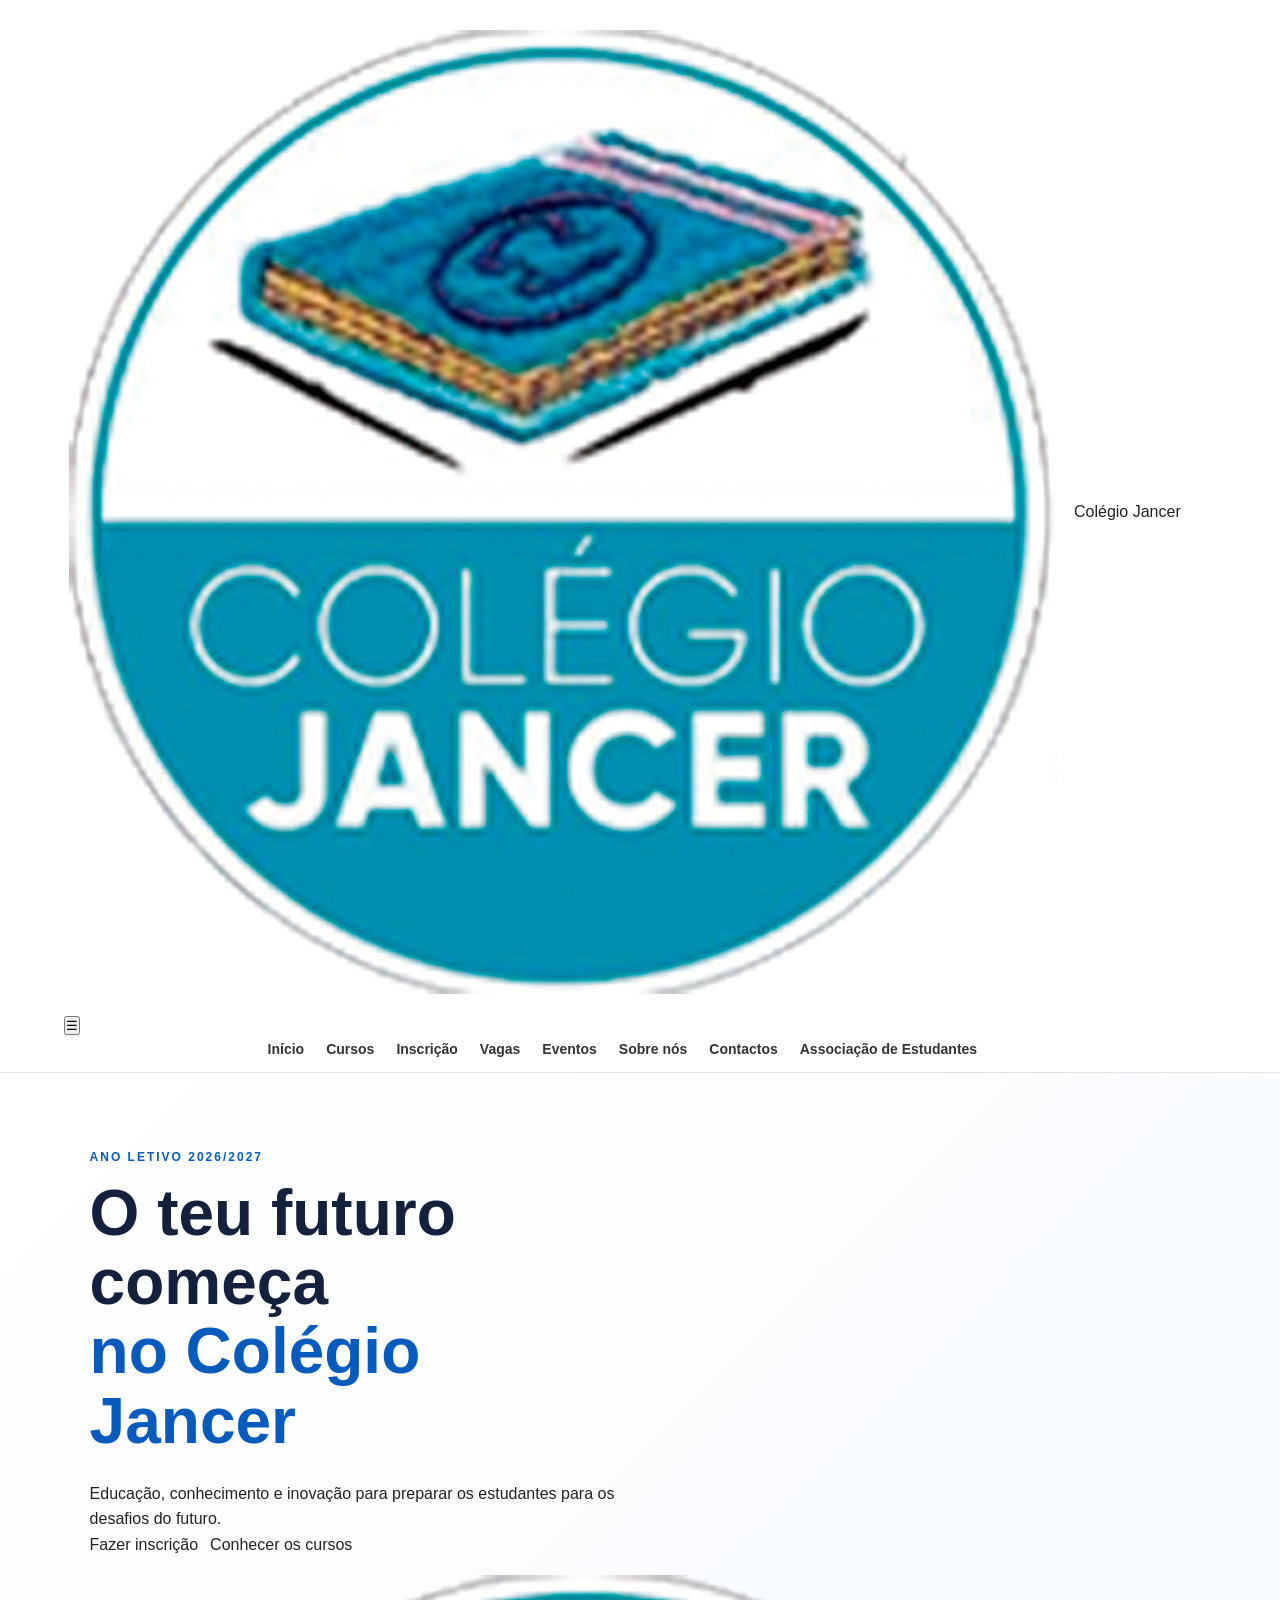
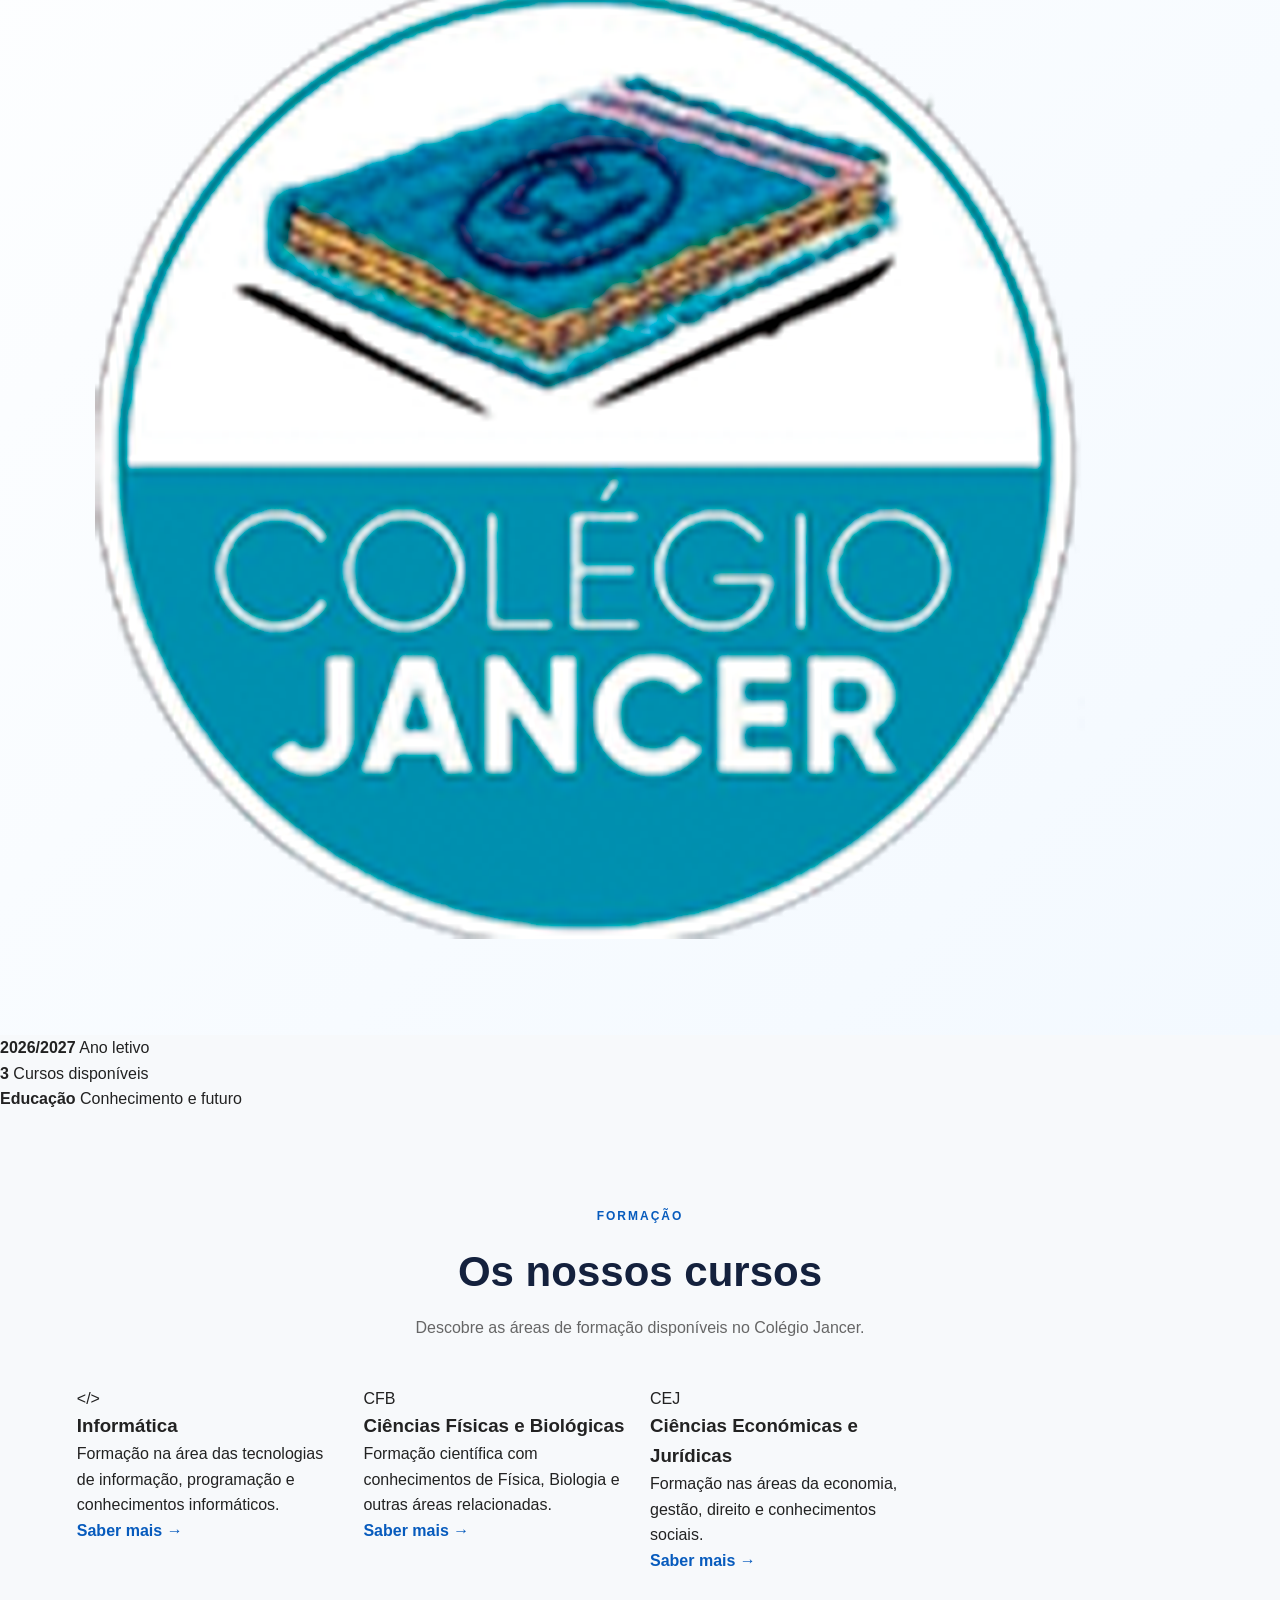
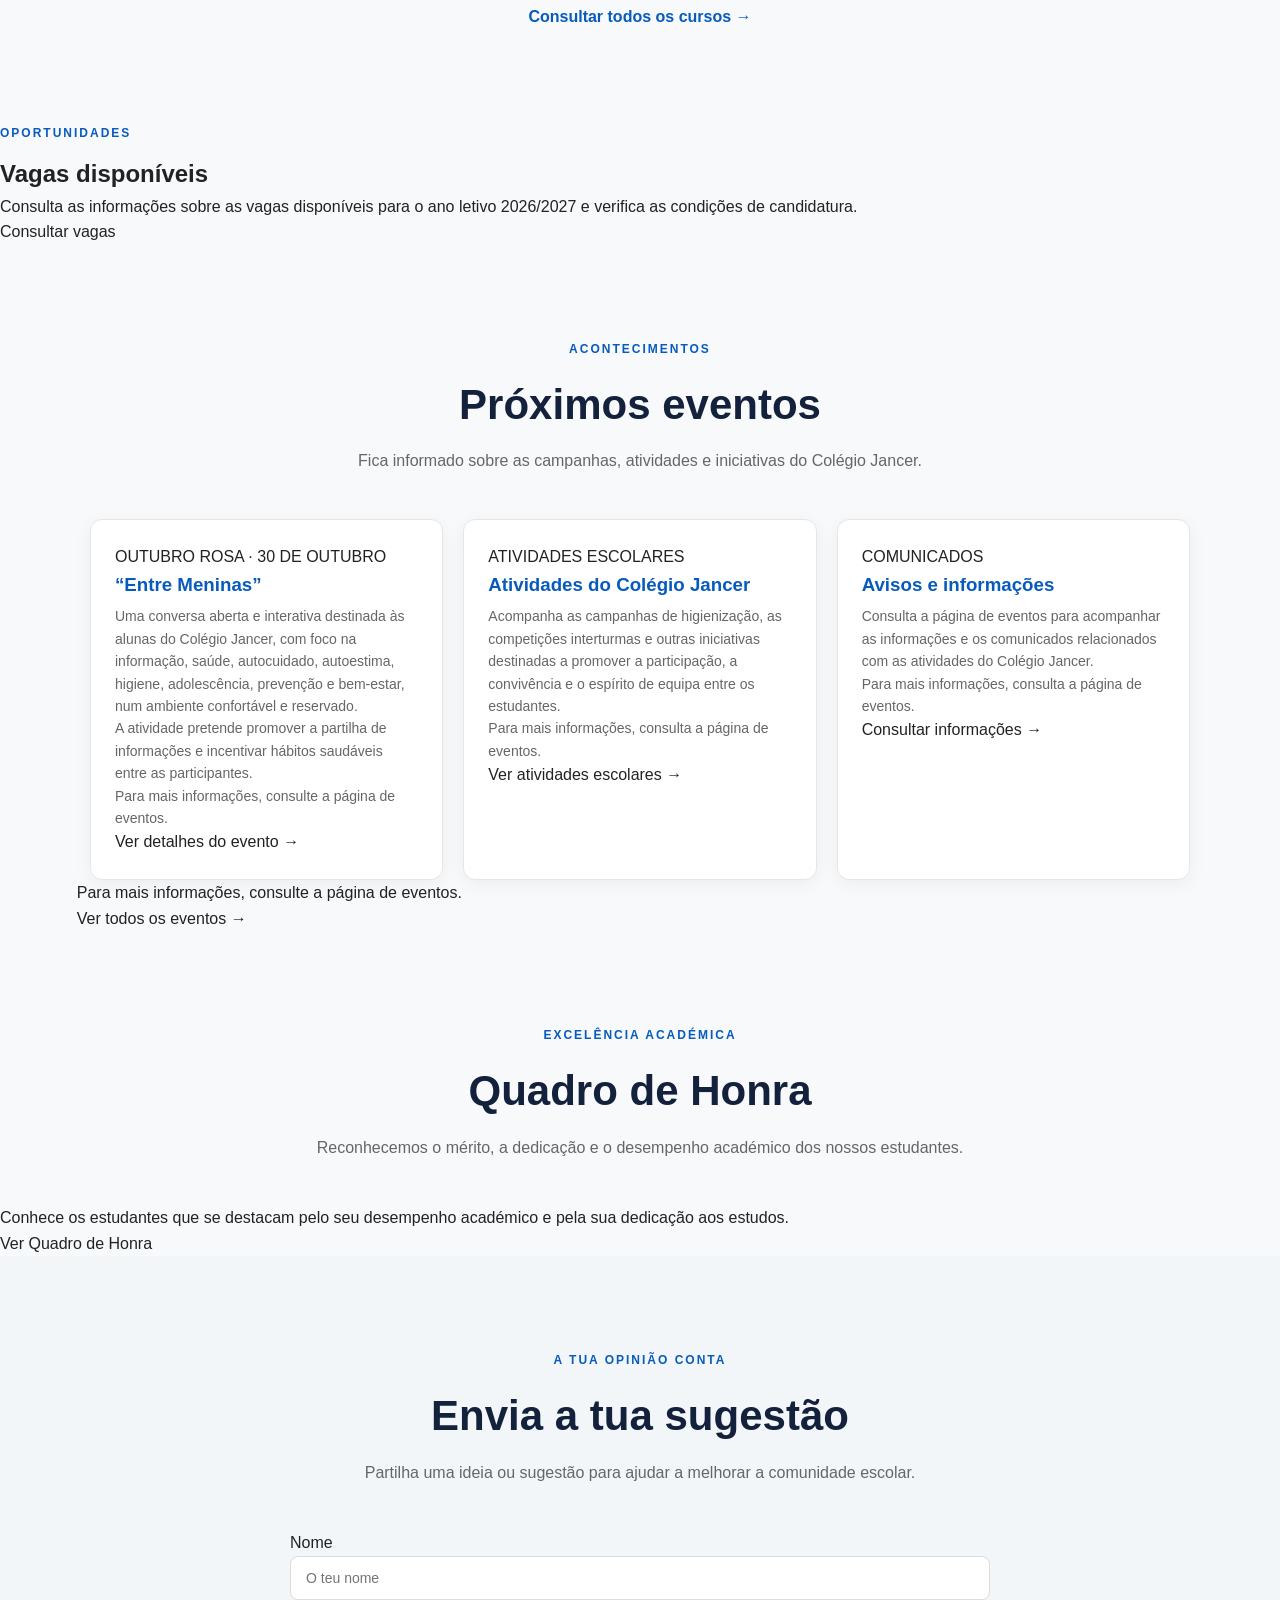
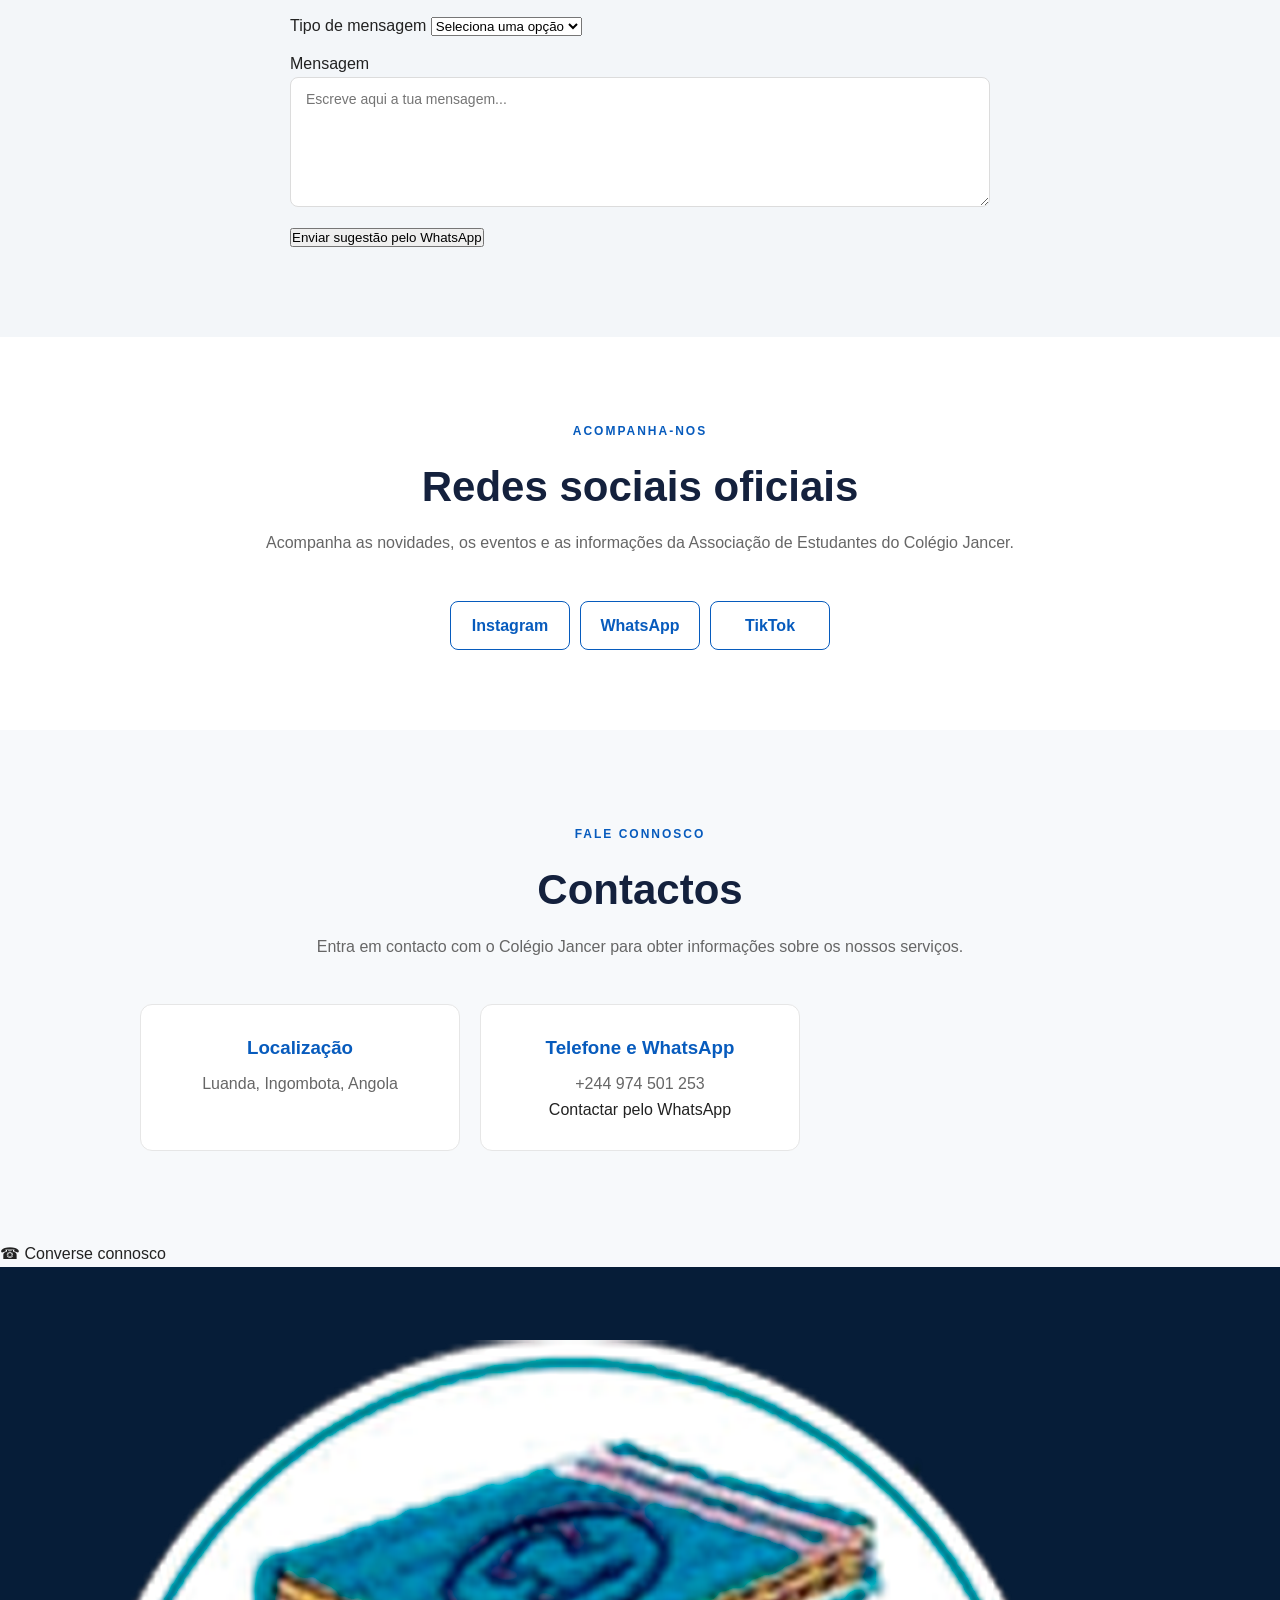
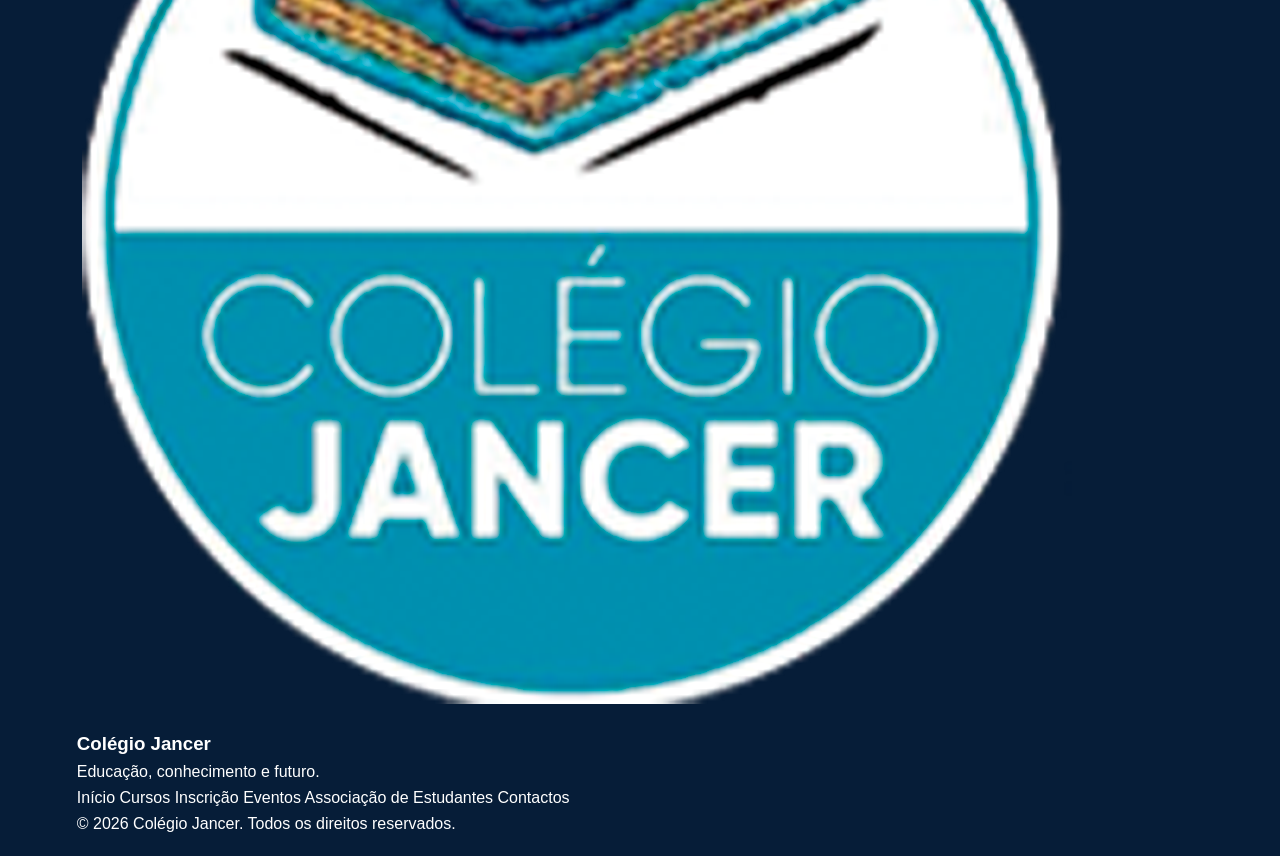
==== commit 84480793: "Atualiza pagina inicial, eventos e redes sociais" ====
--- a/index.html
+++ b/index.html
@@ -1,514 +1,691 @@
 
 <!DOCTYPE html>
-<html lang="pt">
+<html lang="pt-AO">
 <head>
     <meta charset="UTF-8">
     <meta name="viewport" content="width=device-width, initial-scale=1.0">
-    <meta name="description" content="Colégio Jancer - Educação, conhecimento e futuro em Luanda, Ingombota.">
-    <title>Colégio Jancer | Início</title>
+
+    <title>Colégio Jancer | Educação, Conhecimento e Futuro</title>
+
+    <meta
+        name="description"
+        content="Colégio Jancer - Educação, conhecimento e futuro em Luanda, Ingombota."
+    >
+
+    <meta name="theme-color" content="#075BBD">
+
+    <link rel="icon" href="logo-jancer.png" type="image/png">
     <link rel="stylesheet" href="style.css">
-
-    <style>
-        .whatsapp-btn {
-            position: fixed;
-            right: 22px;
-            bottom: 22px;
-            z-index: 9999;
-            display: inline-flex;
-            align-items: center;
-            gap: 10px;
-            padding: 13px 18px;
-            border-radius: 999px;
-            background: #25D366;
-            color: #fff;
-            text-decoration: none;
-            font-weight: 700;
-            box-shadow: 0 8px 24px rgba(0,0,0,.20);
-            transition: transform .2s ease, box-shadow .2s ease;
-        }
-
-        .whatsapp-btn:hover {
-            transform: translateY(-2px);
-            box-shadow: 0 10px 28px rgba(0,0,0,.25);
-        }
-
-        .whatsapp-icon {
-            display: inline-flex;
-            align-items: center;
-            justify-content: center;
-            width: 26px;
-            height: 26px;
-            border-radius: 50%;
-            background: #fff;
-            color: #25D366;
-            font-size: 13px;
-        }
-
-        @media (max-width: 600px) {
-            .whatsapp-btn {
-                right: 14px;
-                bottom: 14px;
-                padding: 12px 15px;
-                font-size: 14px;
+</head>
+
+<body>
+
+    <!-- CABEÇALHO E NAVEGAÇÃO -->
+    <header class="header">
+        <div class="container header-container">
+
+            <a href="index.html" class="logo" aria-label="Página inicial do Colégio Jancer">
+                <img src="logo-jancer.png" alt="Logótipo do Colégio Jancer">
+                <span>Colégio Jancer</span>
+            </a>
+
+            <button
+                class="menu-toggle"
+                id="menuToggle"
+                type="button"
+                aria-label="Abrir menu"
+                aria-expanded="false"
+                aria-controls="navMenu"
+            >
+                ☰
+            </button>
+
+            <nav class="nav-menu" id="navMenu" aria-label="Navegação principal">
+                <a href="index.html" class="active">Início</a>
+                <a href="paginas/cursos.html">Cursos</a>
+                <a href="paginas/inscricao.html">Inscrição</a>
+                <a href="paginas/vagas.html">Vagas</a>
+                <a href="paginas/eventos.html">Eventos</a>
+                <a href="paginas/sobre.html">Sobre nós</a>
+                <a href="paginas/contactos.html">Contactos</a>
+                <a href="paginas/associacao.html">Associação de Estudantes</a>
+            </nav>
+
+        </div>
+    </header>
+
+
+    <main>
+
+        <!-- SECÇÃO PRINCIPAL -->
+        <section class="hero" id="inicio">
+            <div class="container hero-container">
+
+                <div class="hero-content">
+                    <span class="hero-etiqueta">
+                        ANO LETIVO 2026/2027
+                    </span>
+
+                    <h1>
+                        O teu futuro começa
+                        <span>no Colégio Jancer</span>
+                    </h1>
+
+                    <p>
+                        Educação, conhecimento e inovação para preparar
+                        os estudantes para os desafios do futuro.
+                    </p>
+
+                    <div class="hero-botoes">
+                        <a href="paginas/inscricao.html" class="btn btn-primary">
+                            Fazer inscrição
+                        </a>
+
+                        <a href="paginas/cursos.html" class="btn btn-secondary">
+                            Conhecer os cursos
+                        </a>
+                    </div>
+                </div>
+
+                <div class="hero-image">
+                    <img
+                        src="logo-jancer.png"
+                        alt="Colégio Jancer"
+                        loading="eager"
+                    >
+                </div>
+
+            </div>
+        </section>
+
+
+        <!-- ESTATÍSTICAS -->
+        <section class="estatisticas">
+            <div class="container estatisticas-container">
+
+                <div class="estatistica">
+                    <strong>2026/2027</strong>
+                    <span>Ano letivo</span>
+                </div>
+
+                <div class="estatistica">
+                    <strong>3</strong>
+                    <span>Cursos disponíveis</span>
+                </div>
+
+                <div class="estatistica">
+                    <strong>Educação</strong>
+                    <span>Conhecimento e futuro</span>
+                </div>
+
+            </div>
+        </section>
+
+
+        <!-- CURSOS -->
+        <section class="cursos secao" id="cursos">
+            <div class="container">
+
+                <div class="secao-cabecalho">
+                    <span class="secao-etiqueta">FORMAÇÃO</span>
+                    <h2>Os nossos cursos</h2>
+                    <p class="subtitulo">
+                        Descobre as áreas de formação disponíveis no
+                        Colégio Jancer.
+                    </p>
+                </div>
+
+                <div class="cursos-container">
+
+                    <article class="curso-card">
+                        <div class="curso-icon" aria-hidden="true">
+                            <span>&lt;/&gt;</span>
+                        </div>
+
+                        <h3>Informática</h3>
+
+                        <p>
+                            Formação na área das tecnologias de informação,
+                            programação e conhecimentos informáticos.
+                        </p>
+
+                        <a href="paginas/cursos.html" class="ver-mais">
+                            Saber mais →
+                        </a>
+                    </article>
+
+
+                    <article class="curso-card">
+                        <div class="curso-icon" aria-hidden="true">
+                            <span>CFB</span>
+                        </div>
+
+                        <h3>Ciências Físicas e Biológicas</h3>
+
+                        <p>
+                            Formação científica com conhecimentos de Física,
+                            Biologia e outras áreas relacionadas.
+                        </p>
+
+                        <a href="paginas/cursos.html" class="ver-mais">
+                            Saber mais →
+                        </a>
+                    </article>
+
+
+                    <article class="curso-card">
+                        <div class="curso-icon" aria-hidden="true">
+                            <span>CEJ</span>
+                        </div>
+
+                        <h3>Ciências Económicas e Jurídicas</h3>
+
+                        <p>
+                            Formação nas áreas da economia, gestão,
+                            direito e conhecimentos sociais.
+                        </p>
+
+                        <a href="paginas/cursos.html" class="ver-mais">
+                            Saber mais →
+                        </a>
+                    </article>
+
+                </div>
+
+                <div class="secao-link">
+                    <a href="paginas/cursos.html" class="ver-mais">
+                        Consultar todos os cursos →
+                    </a>
+                </div>
+
+            </div>
+        </section>
+
+
+        <!-- VAGAS -->
+        <section class="vagas secao" id="vagas">
+            <div class="container vagas-container">
+
+                <div class="vagas-content">
+                    <span class="secao-etiqueta">OPORTUNIDADES</span>
+
+                    <h2>Vagas disponíveis</h2>
+
+                    <p>
+                        Consulta as informações sobre as vagas disponíveis
+                        para o ano letivo 2026/2027 e verifica as condições
+                        de candidatura.
+                    </p>
+
+                    <a href="paginas/vagas.html" class="btn btn-primary">
+                        Consultar vagas
+                    </a>
+                </div>
+
+            </div>
+        </section>
+
+
+        <!-- EVENTOS -->
+        <section class="eventos secao" id="eventos">
+            <div class="container">
+
+                <div class="secao-cabecalho">
+                    <span class="secao-etiqueta">ACONTECIMENTOS</span>
+
+                    <h2>Próximos eventos</h2>
+
+                    <p class="subtitulo">
+                        Fica informado sobre as campanhas, atividades
+                        e iniciativas do Colégio Jancer.
+                    </p>
+                </div>
+
+
+                <div class="eventos-container">
+
+                    <!-- OUTUBRO ROSA -->
+                    <article class="evento evento-outubro-resumo">
+                        <div class="evento-conteudo-resumo">
+
+                            <span class="etiqueta-outubro">
+                                OUTUBRO ROSA · 30 DE OUTUBRO
+                            </span>
+
+                            <h3>“Entre Meninas”</h3>
+
+                            <p>
+                                Uma conversa aberta e interativa destinada
+                                às alunas do Colégio Jancer, com foco na
+                                informação, saúde, autocuidado, autoestima,
+                                higiene, adolescência, prevenção e bem-estar,
+                                num ambiente confortável e reservado.
+                            </p>
+
+                            <p>
+                                A atividade pretende promover a partilha
+                                de informações e incentivar hábitos
+                                saudáveis entre as participantes.
+                            </p>
+
+                            <p class="evento-mais-informacoes">
+                                Para mais informações, consulte a página
+                                de eventos.
+                            </p>
+
+                            <a
+                                href="paginas/eventos.html"
+                                class="botao-evento-resumo"
+                            >
+                                Ver detalhes do evento →
+                            </a>
+
+                        </div>
+                    </article>
+
+
+                    <!-- ATIVIDADES ESCOLARES -->
+                    <article class="evento evento-atividade-resumo">
+                        <div class="evento-conteudo-resumo">
+
+                            <span class="etiqueta-atividade">
+                                ATIVIDADES ESCOLARES
+                            </span>
+
+                            <h3>Atividades do Colégio Jancer</h3>
+
+                            <p>
+                                Acompanha as campanhas de higienização,
+                                as competições interturmas e outras
+                                iniciativas destinadas a promover a
+                                participação, a convivência e o espírito
+                                de equipa entre os estudantes.
+                            </p>
+
+                            <p class="evento-mais-informacoes">
+                                Para mais informações, consulta a página
+                                de eventos.
+                            </p>
+
+                            <a
+                                href="paginas/eventos.html"
+                                class="botao-evento-resumo"
+                            >
+                                Ver atividades escolares →
+                            </a>
+
+                        </div>
+                    </article>
+
+
+                    <!-- AVISOS -->
+                    <article class="evento evento-avisos-resumo">
+                        <div class="evento-conteudo-resumo">
+
+                            <span class="etiqueta-avisos">
+                                COMUNICADOS
+                            </span>
+
+                            <h3>Avisos e informações</h3>
+
+                            <p>
+                                Consulta a página de eventos para acompanhar
+                                as informações e os comunicados relacionados
+                                com as atividades do Colégio Jancer.
+                            </p>
+
+                            <p class="evento-mais-informacoes">
+                                Para mais informações, consulta a página
+                                de eventos.
+                            </p>
+
+                            <a
+                                href="paginas/eventos.html"
+                                class="botao-evento-resumo"
+                            >
+                                Consultar informações →
+                            </a>
+
+                        </div>
+                    </article>
+
+                </div>
+
+
+                <div class="eventos-final">
+                    <p>
+                        Para mais informações, consulte a página de eventos.
+                    </p>
+
+                    <a href="paginas/eventos.html" class="btn btn-primary">
+                        Ver todos os eventos →
+                    </a>
+                </div>
+
+            </div>
+        </section>
+
+
+        <!-- QUADRO DE HONRA -->
+        <section class="quadro-honra secao" id="quadro-honra">
+            <div class="container">
+
+                <div class="secao-cabecalho">
+                    <span class="secao-etiqueta">EXCELÊNCIA ACADÉMICA</span>
+
+                    <h2>Quadro de Honra</h2>
+
+                    <p class="subtitulo">
+                        Reconhecemos o mérito, a dedicação e o desempenho
+                        académico dos nossos estudantes.
+                    </p>
+                </div>
+
+                <div class="quadro-honra-content">
+                    <p>
+                        Conhece os estudantes que se destacam pelo seu
+                        desempenho académico e pela sua dedicação aos estudos.
+                    </p>
+
+                    <a
+                        href="paginas/quadro-honra.html"
+                        class="btn btn-primary"
+                    >
+                        Ver Quadro de Honra
+                    </a>
+                </div>
+
+            </div>
+        </section>
+
+
+        <!-- SUGESTÕES -->
+        <section class="sugestoes secao" id="sugestoes">
+            <div class="container">
+
+                <div class="secao-cabecalho">
+                    <span class="secao-etiqueta">A TUA OPINIÃO CONTA</span>
+
+                    <h2>Envia a tua sugestão</h2>
+
+                    <p class="subtitulo">
+                        Partilha uma ideia ou sugestão para ajudar a
+                        melhorar a comunidade escolar.
+                    </p>
+                </div>
+
+                <form id="formSugestao" class="form-sugestao">
+
+                    <div class="form-grupo">
+                        <label for="nomeSugestao">Nome</label>
+
+                        <input
+                            type="text"
+                            id="nomeSugestao"
+                            name="nome"
+                            placeholder="O teu nome"
+                            required
+                        >
+                    </div>
+
+                    <div class="form-grupo">
+                        <label for="tipoSugestao">Tipo de mensagem</label>
+
+                        <select
+                            id="tipoSugestao"
+                            name="tipo"
+                            required
+                        >
+                            <option value="">Seleciona uma opção</option>
+                            <option value="Sugestão">Sugestão</option>
+                            <option value="Elogio">Elogio</option>
+                            <option value="Reclamação">Reclamação</option>
+                            <option value="Outra mensagem">Outra mensagem</option>
+                        </select>
+                    </div>
+
+                    <div class="form-grupo">
+                        <label for="mensagemSugestao">Mensagem</label>
+
+                        <textarea
+                            id="mensagemSugestao"
+                            name="mensagem"
+                            rows="5"
+                            placeholder="Escreve aqui a tua mensagem..."
+                            required
+                        ></textarea>
+                    </div>
+
+                    <button type="submit" class="btn btn-primary">
+                        Enviar sugestão pelo WhatsApp
+                    </button>
+
+                </form>
+
+            </div>
+        </section>
+
+
+        <!-- REDES SOCIAIS OFICIAIS -->
+        <section class="redes secao" id="redes-sociais">
+            <div class="container">
+
+                <div class="secao-cabecalho">
+                    <span class="secao-etiqueta">ACOMPANHA-NOS</span>
+
+                    <h2>Redes sociais oficiais</h2>
+
+                    <p class="subtitulo">
+                        Acompanha as novidades, os eventos e as informações
+                        da Associação de Estudantes do Colégio Jancer.
+                    </p>
+                </div>
+
+                <div class="redes-botoes">
+
+                    <a
+                        href="https://www.instagram.com/asso.ciacaodosestudantes?exln=MTQ1N3MxZzRzMDg5cA=="
+                        target="_blank"
+                        rel="noopener noreferrer"
+                        aria-label="Instagram da Associação de Estudantes"
+                    >
+                        Instagram
+                    </a>
+
+                    <a
+                        href="https://wa.me/244974501253?text=Ol%C3%A1%2C%20gostaria%20de%20saber%20mais%20sobre%20o%20Col%C3%A9gio%20Jancer."
+                        target="_blank"
+                        rel="noopener noreferrer"
+                        aria-label="WhatsApp do Colégio Jancer"
+                    >
+                        WhatsApp
+                    </a>
+
+                    <a
+                        href="https://www.tiktok.com/@cj_ass0?_r=1&_t=ZS-9Abbp0x8SbU"
+                        target="_blank"
+                        rel="noopener noreferrer"
+                        aria-label="TikTok da Associação de Estudantes"
+                    >
+                        TikTok
+                    </a>
+
+                </div>
+
+            </div>
+        </section>
+
+
+        <!-- CONTACTOS -->
+        <section class="contactos secao" id="contactos">
+            <div class="container">
+
+                <div class="secao-cabecalho">
+                    <span class="secao-etiqueta">FALE CONNOSCO</span>
+
+                    <h2>Contactos</h2>
+
+                    <p class="subtitulo">
+                        Entra em contacto com o Colégio Jancer para obter
+                        informações sobre os nossos serviços.
+                    </p>
+                </div>
+
+                <div class="contactos-container">
+
+                    <div class="contacto">
+                        <h3>Localização</h3>
+
+                        <p>Luanda, Ingombota, Angola</p>
+                    </div>
+
+                    <div class="contacto">
+                        <h3>Telefone e WhatsApp</h3>
+
+                        <p>
+                            <a href="tel:+244974501253">
+                                +244 974 501 253
+                            </a>
+                        </p>
+
+                        <a
+                            href="https://wa.me/244974501253"
+                            target="_blank"
+                            rel="noopener noreferrer"
+                            class="btn btn-primary"
+                        >
+                            Contactar pelo WhatsApp
+                        </a>
+                    </div>
+
+                </div>
+
+            </div>
+        </section>
+
+    </main>
+
+
+    <!-- BOTÃO FLUTUANTE DO WHATSAPP -->
+    <a
+        href="https://wa.me/244974501253?text=Ol%C3%A1%2C%20gostaria%20de%20obter%20informa%C3%A7%C3%B5es%20sobre%20o%20Col%C3%A9gio%20Jancer."
+        class="whatsapp-flutuante"
+        target="_blank"
+        rel="noopener noreferrer"
+        aria-label="Contactar o Colégio Jancer pelo WhatsApp"
+    >
+        <span class="whatsapp-icone" aria-hidden="true">☎</span>
+        <span>Converse connosco</span>
+    </a>
+
+
+    <!-- RODAPÉ -->
+    <footer class="footer">
+        <div class="container footer-container">
+
+            <div class="footer-logo">
+                <img src="logo-jancer.png" alt="Logótipo do Colégio Jancer">
+
+                <div>
+                    <h3>Colégio Jancer</h3>
+
+                    <p>Educação, conhecimento e futuro.</p>
+                </div>
+            </div>
+
+            <div class="footer-links">
+                <a href="index.html">Início</a>
+                <a href="paginas/cursos.html">Cursos</a>
+                <a href="paginas/inscricao.html">Inscrição</a>
+                <a href="paginas/eventos.html">Eventos</a>
+                <a href="paginas/associacao.html">Associação de Estudantes</a>
+                <a href="paginas/contactos.html">Contactos</a>
+            </div>
+
+            <p class="footer-copy">
+                &copy; 2026 Colégio Jancer. Todos os direitos reservados.
+            </p>
+
+        </div>
+    </footer>
+
+
+    <!-- FUNCIONALIDADES DA PÁGINA INICIAL -->
+    <script>
+        document.addEventListener("DOMContentLoaded", function () {
+
+            // Menu de navegação para dispositivos móveis
+            const menuToggle = document.getElementById("menuToggle");
+            const navMenu = document.getElementById("navMenu");
+
+            if (menuToggle && navMenu) {
+                menuToggle.addEventListener("click", function () {
+                    const menuAberto = navMenu.classList.toggle("active");
+
+                    menuToggle.setAttribute(
+                        "aria-expanded",
+                        String(menuAberto)
+                    );
+
+                    menuToggle.setAttribute(
+                        "aria-label",
+                        menuAberto ? "Fechar menu" : "Abrir menu"
+                    );
+
+                    menuToggle.textContent = menuAberto ? "✕" : "☰";
+                });
+
+                navMenu.querySelectorAll("a").forEach(function (link) {
+                    link.addEventListener("click", function () {
+                        navMenu.classList.remove("active");
+                        menuToggle.setAttribute("aria-expanded", "false");
+                        menuToggle.setAttribute("aria-label", "Abrir menu");
+                        menuToggle.textContent = "☰";
+                    });
+                });
             }
-        }
-    </style>
-</head>
-
-<body>
-
-<header class="site-header">
-    <div class="logo">
-        <a href="index.html" aria-label="Página inicial do Colégio Jancer">
-            <img class="logo-jancer" src="logo-jancer.png" alt="Logo do Colégio Jancer">
-        </a>
-
-        <div class="logo-texto">
-            <span>COLÉGIO</span>
-            <strong>JANCER</strong>
-        </div>
-    </div>
-
-    <nav class="navegacao-principal" aria-label="Navegação principal">
-        <a href="index.html">Início</a>
-        <a href="paginas/cursos.html">Cursos</a>
-        <a href="paginas/inscricao.html">Inscrição</a>
-        <a href="paginas/vagas.html">Vagas</a>
-        <a href="paginas/eventos.html">Eventos</a>
-        <a href="paginas/sobre.html">Sobre nós</a>
-        <a href="paginas/contactos.html">Contactos</a>
-        <a href="paginas/associacao.html">Associação de Estudantes</a>
-    </nav>
-
-    <a href="paginas/inscricao.html" class="botao-inscricao">
-        Fazer inscrição
-    </a>
-</header>
-
-<main>
-
-    <section class="hero">
-        <div class="hero-texto">
-            <span class="hero-etiqueta">COLÉGIO JANCER</span>
-
-            <h1>
-                Educação que prepara
-                <span>o futuro.</span>
-            </h1>
-
-            <p>
-                Bem-vindo ao Colégio Jancer.
-                Um espaço dedicado à educação,
-                conhecimento e desenvolvimento
-                dos nossos alunos.
-            </p>
-
-            <div class="hero-botoes">
-                <a href="paginas/inscricao.html" class="botao-principal">
-                    Fazer inscrição
-                </a>
-
-                <a href="paginas/cursos.html" class="botao-secundario">
-                    Ver cursos
-                </a>
-            </div>
-        </div>
-
-        <div class="hero-imagem">
-            <div class="hero-placeholder">
-                <div class="hero-logo-pequeno">
-                    <img src="logo-jancer.png" alt="Logo do Colégio Jancer" class="hero-logo">
-                </div>
-
-                <h2>COLÉGIO JANCER</h2>
-                <p>Educação • Conhecimento • Futuro</p>
-            </div>
-        </div>
-    </section>
-
-    <section class="destaques">
-        <div class="destaque">
-            <strong>3</strong>
-            <p>Cursos disponíveis</p>
-        </div>
-
-        <div class="destaque">
-            <strong>Online</strong>
-            <p>Inscrição à distância</p>
-        </div>
-
-        <div class="destaque">
-            <strong>2026/2027</strong>
-            <p>Ano letivo</p>
-        </div>
-
-        <div class="destaque">
-            <strong>Luanda</strong>
-            <p>Angola</p>
-        </div>
-    </section>
-
-    <section class="cursos" id="cursos">
-        <div class="secao-cabecalho">
-            <span class="secao-etiqueta">FORMAÇÃO</span>
-            <h2>Cursos disponíveis</h2>
-            <p class="subtitulo">
-                Conheça as formações disponíveis no Colégio Jancer.
-            </p>
-        </div>
-
-        <div class="cursos-container">
-            <article class="curso">
-                <div class="curso-numero">01</div>
-                <h3>Informática</h3>
-                <p>
-                    Formação na área de informática,
-                    tecnologia e ferramentas digitais.
-                </p>
-                <a href="paginas/inscricao.html?curso=informatica" class="botao-principal">
-                    Inscrever
-                </a>
-            </article>
-
-            <article class="curso">
-                <div class="curso-numero">02</div>
-                <h3>Ciências Físicas e Biológicas</h3>
-                <p>
-                    Formação nas áreas das ciências
-                    físicas, naturais e biológicas.
-                </p>
-                <a href="paginas/inscricao.html?curso=cfb" class="botao-principal">
-                    Inscrever
-                </a>
-            </article>
-
-            <article class="curso">
-                <div class="curso-numero">03</div>
-                <h3>Ciências Económicas e Jurídicas</h3>
-                <p>
-                    Formação nas áreas económica,
-                    administrativa e jurídica.
-                </p>
-                <a href="paginas/inscricao.html?curso=cej" class="botao-principal">
-                    Inscrever
-                </a>
-            </article>
-        </div>
-
-        <div class="secao-link">
-            <a href="paginas/cursos.html" class="ver-mais">
-                Ver todos os cursos →
-            </a>
-        </div>
-    </section>
-
-    <section class="secao-vagas">
-        <div class="vagas-conteudo">
-            <span class="secao-etiqueta">INSCRIÇÕES</span>
-            <h2>Consulte as vagas disponíveis</h2>
-            <p>
-                Verifique a disponibilidade de vagas
-                em cada curso antes de iniciar a sua inscrição.
-            </p>
-            <a href="paginas/vagas.html" class="botao-principal">
-                Consultar vagas
-            </a>
-        </div>
-    </section>
-
-    <section class="eventos" id="eventos">
-        <div class="secao-cabecalho">
-            <span class="secao-etiqueta">ACONTECIMENTOS</span>
-            <h2>Próximos eventos</h2>
-            <p class="subtitulo">
-                Fique informado sobre as atividades do Colégio Jancer.
-            </p>
-        </div>
-
-        <div class="eventos-container">
-            <article class="evento">
-                <div class="evento-data">
-                    <strong>--</strong>
-                    <span>DATA</span>
-                </div>
-                <div>
-                    <h3>Próximo evento</h3>
-                    <p>
-                        Em breve serão divulgados os próximos eventos do colégio.
-                    </p>
-                </div>
-            </article>
-
-            <article class="evento">
-                <div class="evento-data">
-                    <strong>--</strong>
-                    <span>DATA</span>
-                </div>
-                <div>
-                    <h3>Atividade escolar</h3>
-                    <p>
-                        Consulte esta área para acompanhar as atividades escolares.
-                    </p>
-                </div>
-            </article>
-
-            <article class="evento">
-                <div class="evento-data">
-                    <strong>--</strong>
-                    <span>DATA</span>
-                </div>
-                <div>
-                    <h3>Avisos</h3>
-                    <p>
-                        Os avisos importantes serão publicados nesta área.
-                    </p>
-                </div>
-            </article>
-        </div>
-
-        <div class="secao-link">
-            <a href="paginas/eventos.html" class="ver-mais">
-                Ver todos os eventos →
-            </a>
-        </div>
-    </section>
-
-    <section class="honra">
-        <div class="secao-cabecalho">
-            <span class="secao-etiqueta">DESTAQUE</span>
-            <h2>Quadro de Honra</h2>
-            <p class="subtitulo">
-                Reconhecendo o esforço e o desempenho dos nossos alunos.
-            </p>
-        </div>
-
-        <div class="honra-resumo">
-            <div class="honra-resumo-item">
-                <strong>4</strong>
-                <span>Cursos</span>
-            </div>
-
-            <div class="honra-resumo-item">
-                <strong>24</strong>
-                <span>Alunos em destaque</span>
-            </div>
-
-            <div class="honra-resumo-item">
-                <strong>6</strong>
-                <span>Alunos por curso</span>
-            </div>
-        </div>
-
-        <a href="paginas/quadro-honra.html" class="botao-principal">
-            Ver Quadro de Honra
-        </a>
-    </section>
-
-    <section class="sugestoes">
-        <div class="secao-cabecalho">
-            <span class="secao-etiqueta">CONTACTO</span>
-            <h2>Sugestões</h2>
-            <p class="subtitulo">
-                A sua opinião é importante para nós.
-            </p>
-        </div>
-
-        <form id="formSugestao" class="form-sugestao">
-            <input
-                type="text"
-                id="nomeSugestao"
-                name="nome"
-                placeholder="Seu nome"
-                autocomplete="name"
-                required
-            >
-
-            <input
-                type="email"
-                id="emailSugestao"
-                name="email"
-                placeholder="Seu e-mail"
-                autocomplete="email"
-                required
-            >
-
-            <textarea
-                id="textoSugestao"
-                name="sugestao"
-                rows="5"
-                placeholder="Escreva a sua sugestão..."
-                required
-            ></textarea>
-
-            <button type="submit" class="botao-principal">
-                Enviar sugestão
-            </button>
-        </form>
-    </section>
-
-    <section class="redes">
-        <div class="secao-cabecalho">
-            <span class="secao-etiqueta">SIGA-NOS</span>
-            <h2>Redes sociais oficiais</h2>
-            <p>
-                Acompanhe as novidades e informações do Colégio Jancer.
-            </p>
-        </div>
-
-        <div class="redes-botoes">
-            <a
-                href="#"
-                target="_blank"
-                rel="noopener noreferrer"
-                aria-label="Facebook oficial do Colégio Jancer"
-            >
-                Facebook
-            </a>
-
-            <a
-                href="#"
-                target="_blank"
-                rel="noopener noreferrer"
-                aria-label="Instagram oficial do Colégio Jancer"
-            >
-                Instagram
-            </a>
-
-            <a
-                href="https://wa.me/244974501253?text=Ol%C3%A1%2C%20gostaria%20de%20saber%20mais%20sobre%20o%20Col%C3%A9gio%20Jancer."
-                target="_blank"
-                rel="noopener noreferrer"
-                aria-label="WhatsApp oficial do Colégio Jancer"
-            >
-                WhatsApp
-            </a>
-        </div>
-
-        <p class="redes-nota">
-            Os links oficiais das redes sociais poderão ser adicionados posteriormente.
-        </p>
-    </section>
-
-    <section class="contactos" id="contactos">
-        <div class="secao-cabecalho">
-            <span class="secao-etiqueta">FALE CONNOSCO</span>
-            <h2>Contactos</h2>
-            <p class="subtitulo">
-                Entre em contacto com o Colégio Jancer.
-            </p>
-        </div>
-
-        <div class="contactos-container">
-            <div class="contacto">
-                <h3>Localização</h3>
-                <p>Luanda, Ingombota</p>
-            </div>
-
-            <div class="contacto">
-                <h3>Telefone</h3>
-                <p>+244 974 501 253</p>
-            </div>
-
-            <div class="contacto">
-                <h3>E-mail</h3>
-                <p>Informação a adicionar</p>
-            </div>
-        </div>
-
-        <div class="secao-link">
-            <a href="paginas/contactos.html" class="ver-mais">
-                Ver página de contactos →
-            </a>
-        </div>
-    </section>
-
-</main>
-
-<a
-    href="https://wa.me/244974501253?text=Ol%C3%A1%2C%20gostaria%20de%20saber%20mais%20sobre%20o%20Col%C3%A9gio%20Jancer."
-    class="whatsapp-btn"
-    target="_blank"
-    rel="noopener noreferrer"
-    aria-label="Falar com o Colégio Jancer pelo WhatsApp"
->
-    <span class="whatsapp-icon">◉</span>
-    <span>Converse connosco</span>
-</a>
-
-<footer>
-    <div class="footer-conteudo">
-        <div class="footer-coluna">
-            <h3>Colégio Jancer</h3>
-            <p>Educação, conhecimento e futuro.</p>
-        </div>
-
-        <div class="footer-coluna">
-            <h3>Links rápidos</h3>
-            <a href="paginas/cursos.html">Cursos</a>
-            <a href="paginas/inscricao.html">Inscrição</a>
-            <a href="paginas/vagas.html">Vagas</a>
-            <a href="paginas/eventos.html">Eventos</a>
-            <a href="paginas/associacao.html">Associação de Estudantes</a>
-        </div>
-
-        <div class="footer-coluna">
-            <h3>Comunidade</h3>
-            <a href="paginas/quadro-honra.html">Quadro de Honra</a>
-        </div>
-
-        <div class="footer-coluna">
-            <h3>Instituição</h3>
-            <a href="paginas/sobre.html">Sobre nós</a>
-            <a href="paginas/contactos.html">Contactos</a>
-            <a href="index.html#eventos">Eventos</a>
-        </div>
-    </div>
-
-    <div class="footer-final">
-        <p>
-            © 2026 Colégio Jancer.
-            Todos os direitos reservados a Rafael Araújo.
-        </p>
-        <p>Luanda, Angola</p>
-    </div>
-</footer>
-
-<script>
-document.addEventListener("DOMContentLoaded", function () {
-    const formSugestao = document.getElementById("formSugestao");
-
-    if (!formSugestao) return;
-
-    formSugestao.addEventListener("submit", function (event) {
-        event.preventDefault();
-
-        const nome = document.getElementById("nomeSugestao").value.trim();
-        const email = document.getElementById("emailSugestao").value.trim();
-        const sugestao = document.getElementById("textoSugestao").value.trim();
-
-        if (!nome || !email || !sugestao) {
-            formSugestao.reportValidity();
-            return;
-        }
-
-        const mensagem =
-`SUGESTÃO — COLÉGIO JANCER
-
-Nome: ${nome}
-
-E-mail: ${email}
-
-Sugestão:
-${sugestao}`;
-
-        const url = "https://wa.me/244974501253?text=" + encodeURIComponent(mensagem);
-
-        window.open(url, "_blank", "noopener,noreferrer");
-    });
-});
-</script>
-
-<script src="inscricao.js"></script>
+
+
+            // Envio de sugestões para o WhatsApp do colégio
+            const formSugestao = document.getElementById("formSugestao");
+
+            if (formSugestao) {
+                formSugestao.addEventListener("submit", function (event) {
+                    event.preventDefault();
+
+                    const nome = document
+                        .getElementById("nomeSugestao")
+                        .value.trim();
+
+                    const tipo = document
+                        .getElementById("tipoSugestao")
+                        .value;
+
+                    const mensagem = document
+                        .getElementById("mensagemSugestao")
+                        .value.trim();
+
+                    if (!nome || !tipo || !mensagem) {
+                        alert("Preenche todos os campos antes de enviar.");
+                        return;
+                    }
+
+                    const texto =
+                        "Olá, Colégio Jancer!%0A%0A" +
+                        "*Sugestão enviada pelo site*%0A" +
+                        "Nome: " + encodeURIComponent(nome) + "%0A" +
+                        "Tipo: " + encodeURIComponent(tipo) + "%0A" +
+                        "Mensagem: " + encodeURIComponent(mensagem);
+
+                    const url =
+                        "https://wa.me/244974501253?text=" + texto;
+
+                    window.open(url, "_blank", "noopener,noreferrer");
+                });
+            }
+
+        });
+    </script>
 
 </body>
 </html>
--- a/style.css
+++ b/style.css
@@ -3721,4 +3721,54 @@
 .whatsapp-secretaria:hover {
     background: #1ebe5d;
     transform: translateY(-2px);
-}+}
+
+
+/* EVENTO OUTUBRO ROSA — FUNDO COM TRANSPARÊNCIA */
+.evento-card.evento-outubro-rosa {
+    position: relative;
+    isolation: isolate;
+    overflow: hidden;
+
+    background-image:
+        linear-gradient(
+            rgba(255, 255, 255, 0.76),
+            rgba(255, 235, 243, 0.82)
+        ),
+        url("../Outubro-rosa_Conversa-aberta-entre-meninas-MOCKU.png");
+
+    background-size: cover;
+    background-position: center;
+    background-repeat: no-repeat;
+
+    border: 1px solid #f2b8cc;
+    min-height: 230px;
+}
+
+/* Mantém o conteúdo acima do fundo */
+.evento-card.evento-outubro-rosa > * {
+    position: relative;
+    z-index: 1;
+}
+
+/* Melhora a leitura do texto */
+.evento-outubro-rosa .evento-conteudo h2 {
+    color: #7a2048;
+}
+
+.evento-outubro-rosa .evento-conteudo p,
+.evento-outubro-rosa .evento-local {
+    color: #402c35;
+}
+
+/* Data do evento */
+.evento-outubro-rosa .evento-data {
+    background: #d63384;
+    color: #ffffff;
+}
+
+/* Etiqueta do evento */
+.evento-outubro-rosa .evento-tipo {
+    color: #8a174c;
+    background: rgba(255, 255, 255, 0.88);
+}
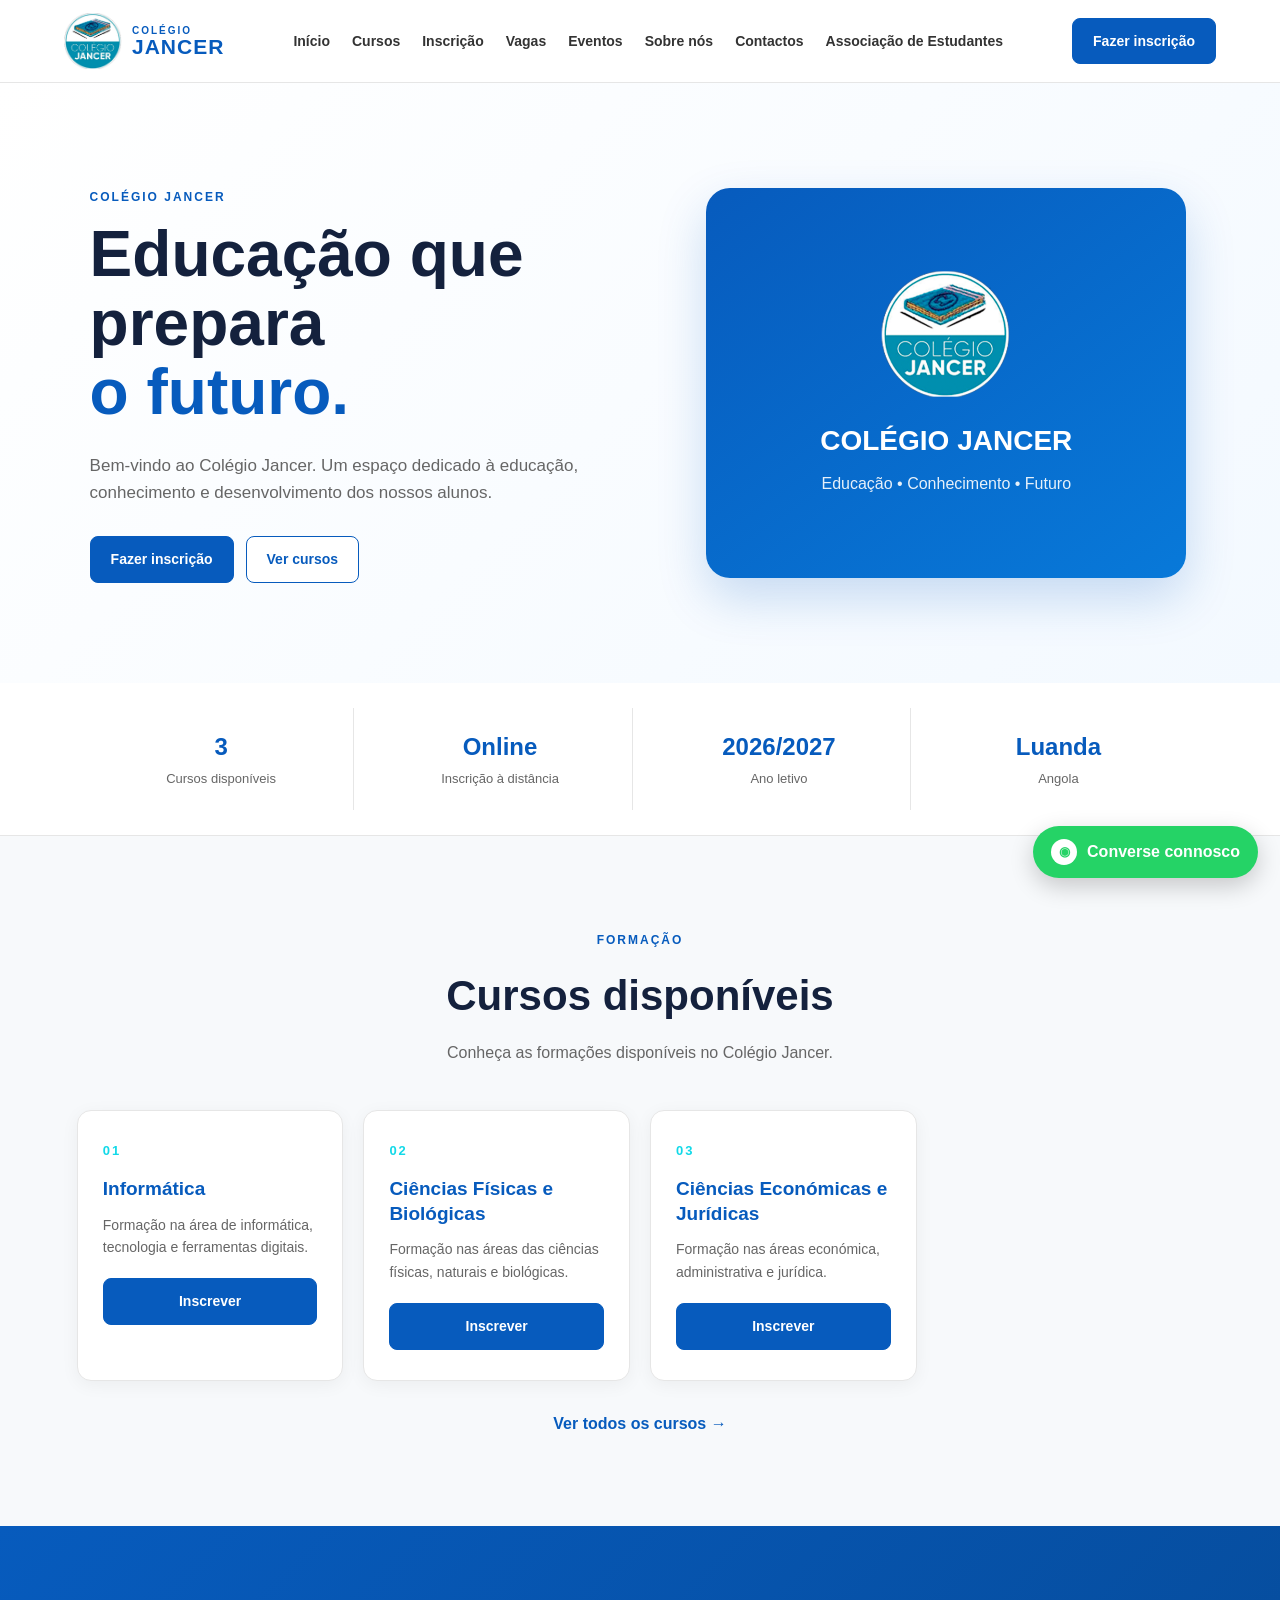
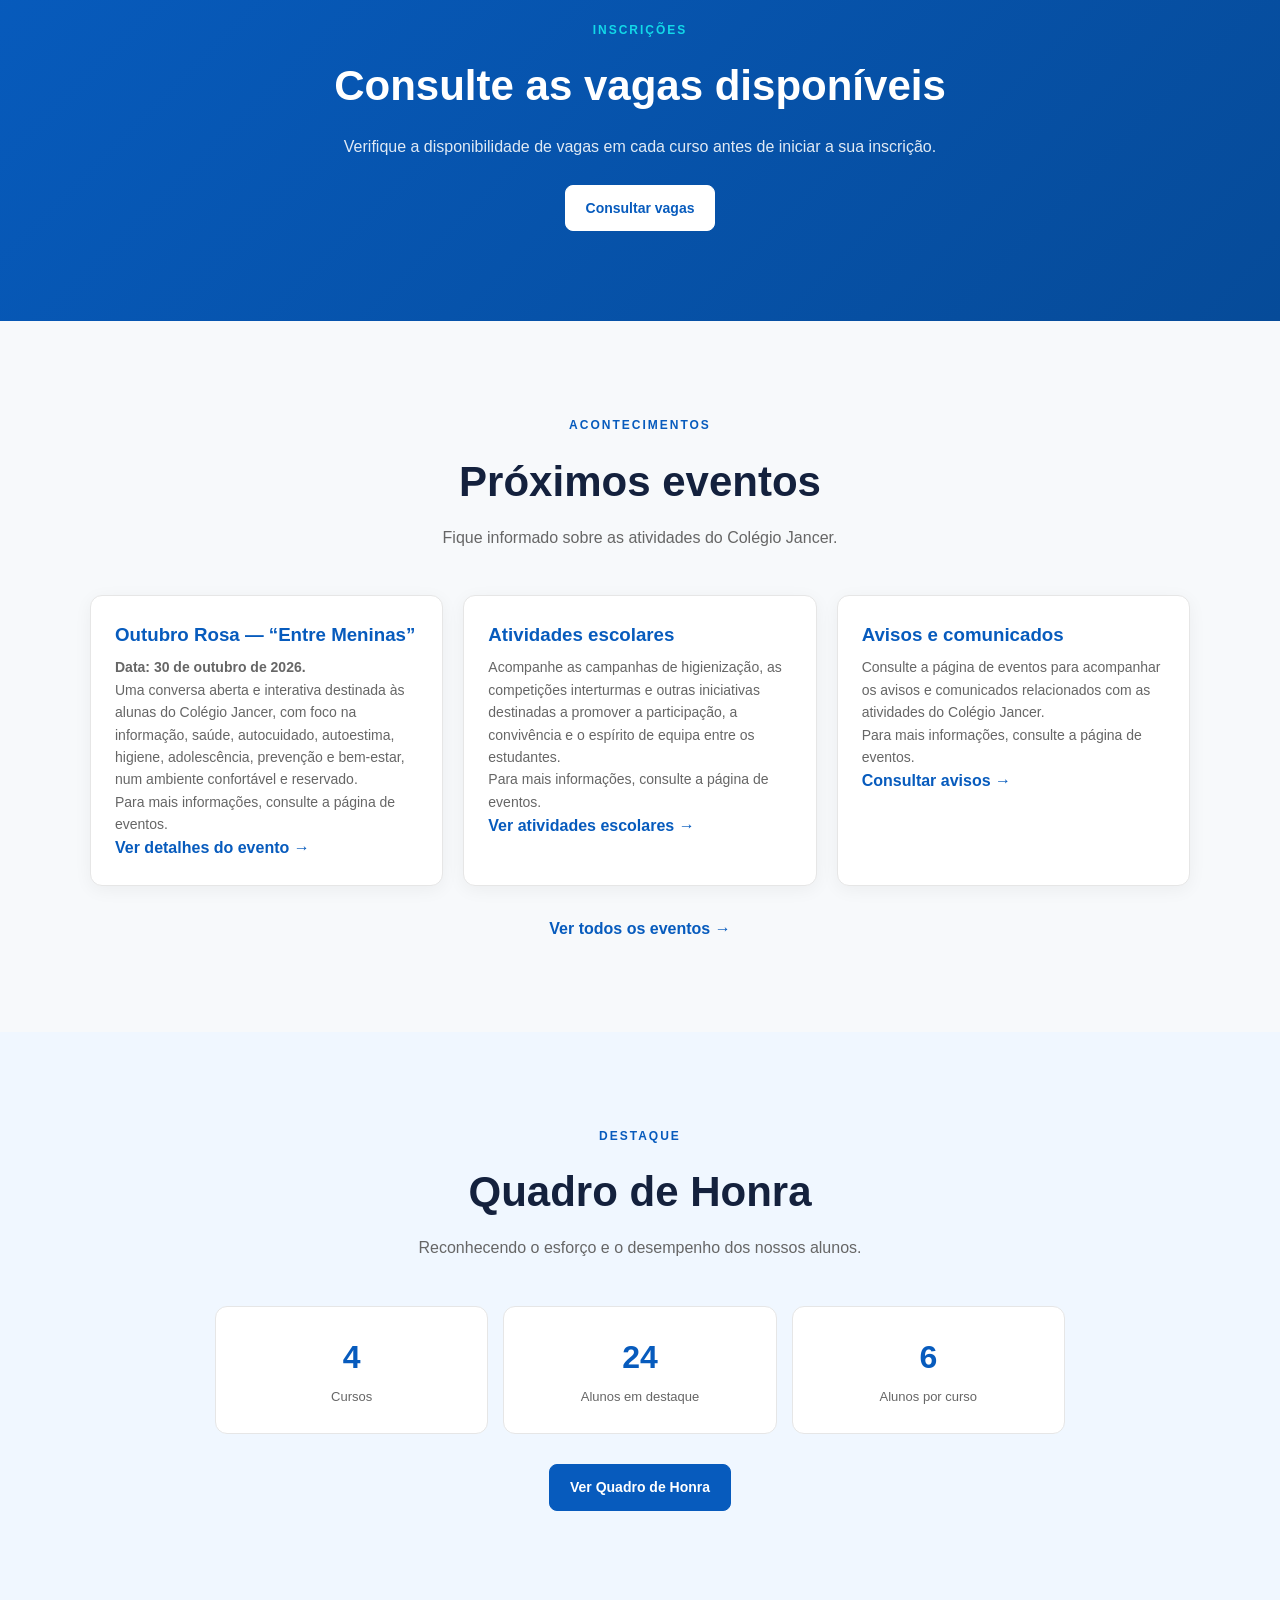
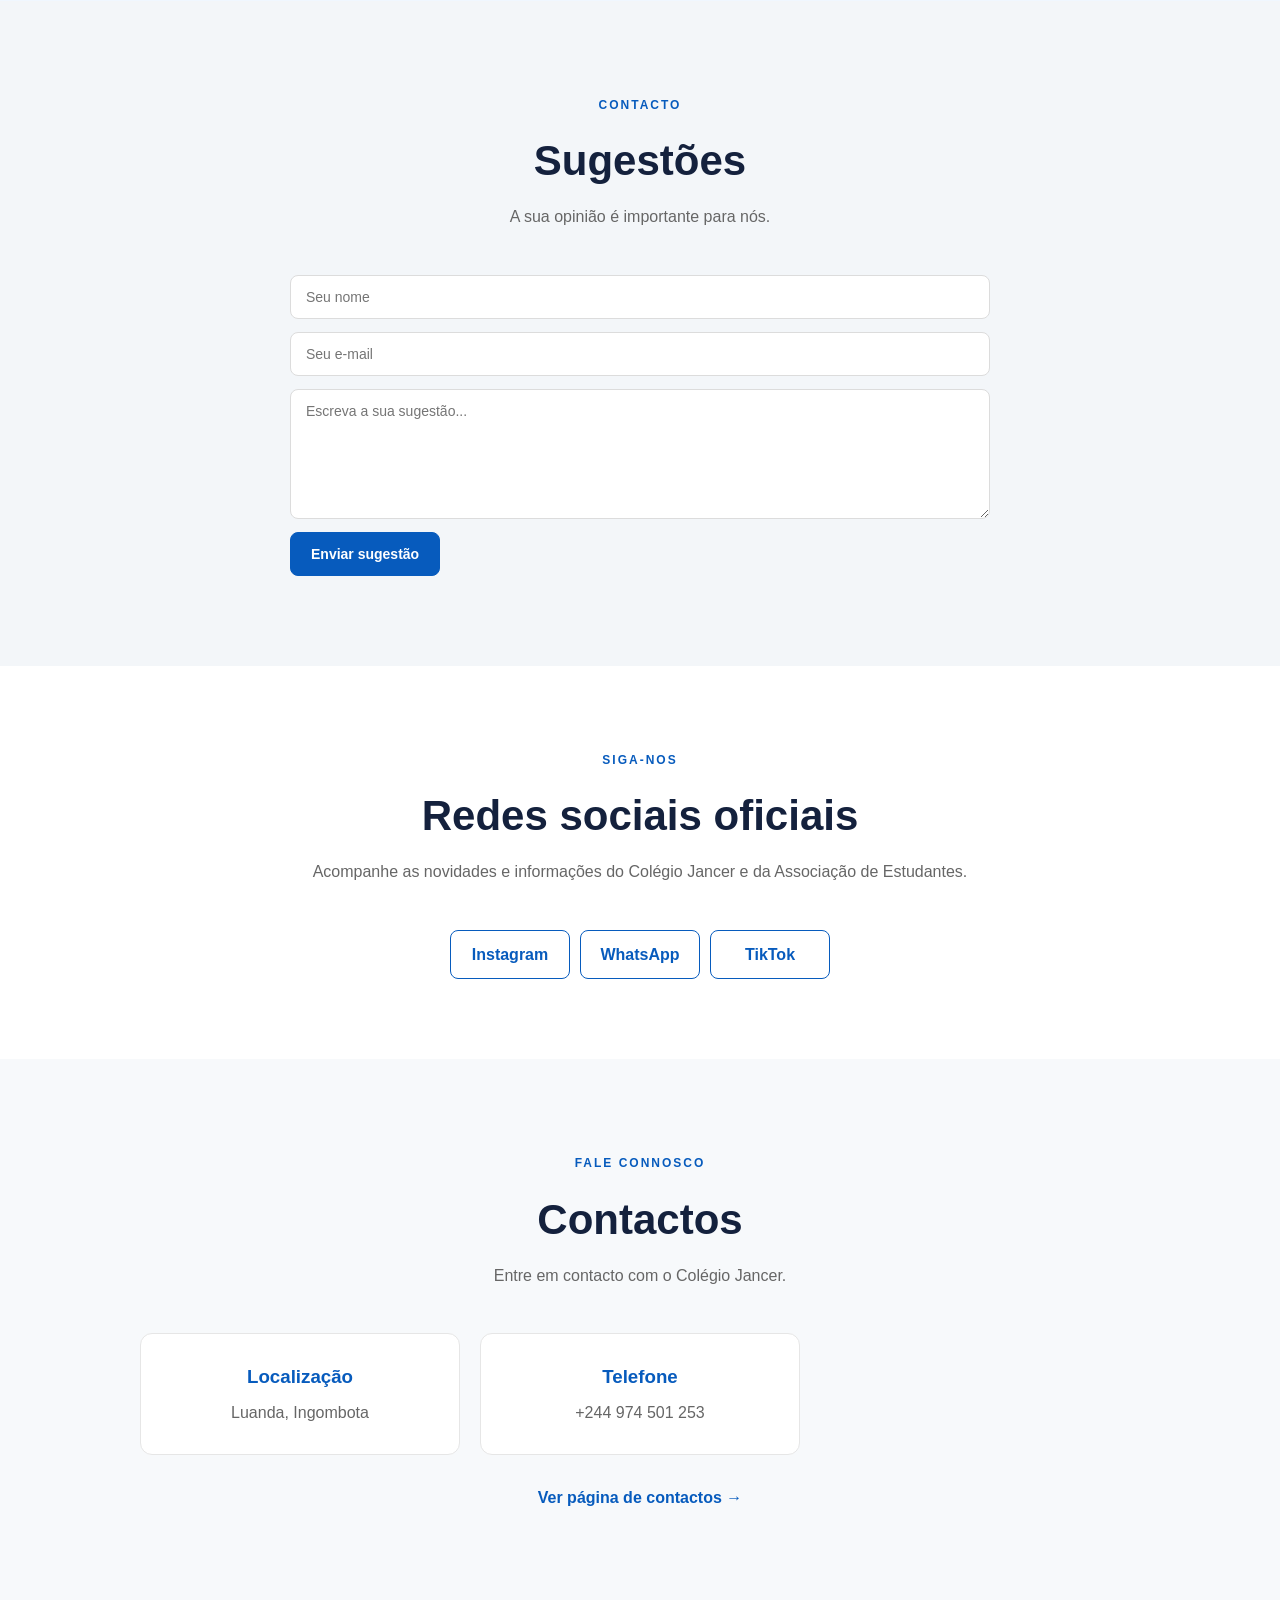
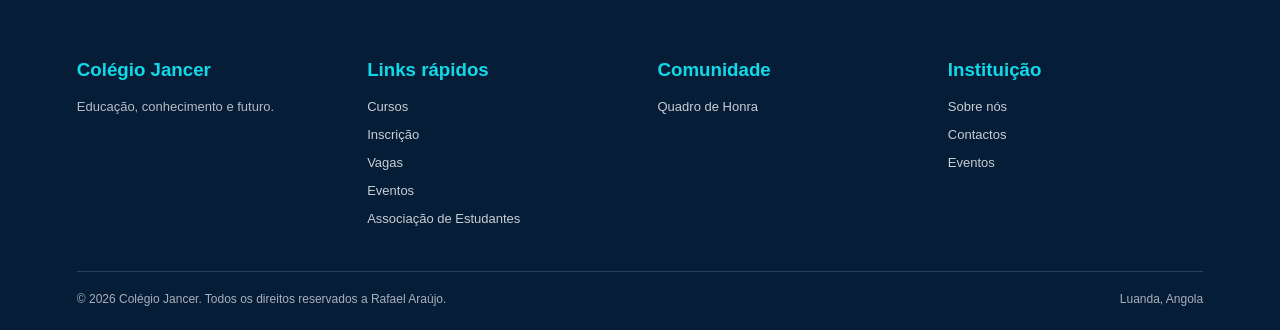
==== commit a35c34bd: "Atualiza eventos e redes sociais" ====
--- a/index.html
+++ b/index.html
@@ -1,691 +1,539 @@
 
 <!DOCTYPE html>
-<html lang="pt-AO">
+<html lang="pt">
 <head>
     <meta charset="UTF-8">
     <meta name="viewport" content="width=device-width, initial-scale=1.0">
-
-    <title>Colégio Jancer | Educação, Conhecimento e Futuro</title>
-
-    <meta
-        name="description"
-        content="Colégio Jancer - Educação, conhecimento e futuro em Luanda, Ingombota."
-    >
-
-    <meta name="theme-color" content="#075BBD">
-
-    <link rel="icon" href="logo-jancer.png" type="image/png">
+    <meta name="description" content="Colégio Jancer - Educação, conhecimento e futuro em Luanda, Ingombota.">
+    <title>Colégio Jancer | Início</title>
     <link rel="stylesheet" href="style.css">
+
+    <style>
+        .whatsapp-btn {
+            position: fixed;
+            right: 22px;
+            bottom: 22px;
+            z-index: 9999;
+            display: inline-flex;
+            align-items: center;
+            gap: 10px;
+            padding: 13px 18px;
+            border-radius: 999px;
+            background: #25D366;
+            color: #fff;
+            text-decoration: none;
+            font-weight: 700;
+            box-shadow: 0 8px 24px rgba(0,0,0,.20);
+            transition: transform .2s ease, box-shadow .2s ease;
+        }
+
+        .whatsapp-btn:hover {
+            transform: translateY(-2px);
+            box-shadow: 0 10px 28px rgba(0,0,0,.25);
+        }
+
+        .whatsapp-icon {
+            display: inline-flex;
+            align-items: center;
+            justify-content: center;
+            width: 26px;
+            height: 26px;
+            border-radius: 50%;
+            background: #fff;
+            color: #25D366;
+            font-size: 13px;
+        }
+
+        @media (max-width: 600px) {
+            .whatsapp-btn {
+                right: 14px;
+                bottom: 14px;
+                padding: 12px 15px;
+                font-size: 14px;
+            }
+        }
+    </style>
 </head>
 
 <body>
 
-    <!-- CABEÇALHO E NAVEGAÇÃO -->
-    <header class="header">
-        <div class="container header-container">
-
-            <a href="index.html" class="logo" aria-label="Página inicial do Colégio Jancer">
-                <img src="logo-jancer.png" alt="Logótipo do Colégio Jancer">
-                <span>Colégio Jancer</span>
-            </a>
-
-            <button
-                class="menu-toggle"
-                id="menuToggle"
-                type="button"
-                aria-label="Abrir menu"
-                aria-expanded="false"
-                aria-controls="navMenu"
-            >
-                ☰
-            </button>
-
-            <nav class="nav-menu" id="navMenu" aria-label="Navegação principal">
-                <a href="index.html" class="active">Início</a>
-                <a href="paginas/cursos.html">Cursos</a>
-                <a href="paginas/inscricao.html">Inscrição</a>
-                <a href="paginas/vagas.html">Vagas</a>
-                <a href="paginas/eventos.html">Eventos</a>
-                <a href="paginas/sobre.html">Sobre nós</a>
-                <a href="paginas/contactos.html">Contactos</a>
-                <a href="paginas/associacao.html">Associação de Estudantes</a>
-            </nav>
-
-        </div>
-    </header>
-
-
-    <main>
-
-        <!-- SECÇÃO PRINCIPAL -->
-        <section class="hero" id="inicio">
-            <div class="container hero-container">
-
-                <div class="hero-content">
-                    <span class="hero-etiqueta">
-                        ANO LETIVO 2026/2027
-                    </span>
-
-                    <h1>
-                        O teu futuro começa
-                        <span>no Colégio Jancer</span>
-                    </h1>
-
-                    <p>
-                        Educação, conhecimento e inovação para preparar
-                        os estudantes para os desafios do futuro.
-                    </p>
-
-                    <div class="hero-botoes">
-                        <a href="paginas/inscricao.html" class="btn btn-primary">
-                            Fazer inscrição
-                        </a>
-
-                        <a href="paginas/cursos.html" class="btn btn-secondary">
-                            Conhecer os cursos
-                        </a>
-                    </div>
+<header class="site-header">
+    <div class="logo">
+        <a href="index.html" aria-label="Página inicial do Colégio Jancer">
+            <img class="logo-jancer" src="logo-jancer.png" alt="Logo do Colégio Jancer">
+        </a>
+
+        <div class="logo-texto">
+            <span>COLÉGIO</span>
+            <strong>JANCER</strong>
+        </div>
+    </div>
+
+    <nav class="navegacao-principal" aria-label="Navegação principal">
+        <a href="index.html">Início</a>
+        <a href="paginas/cursos.html">Cursos</a>
+        <a href="paginas/inscricao.html">Inscrição</a>
+        <a href="paginas/vagas.html">Vagas</a>
+        <a href="paginas/eventos.html">Eventos</a>
+        <a href="paginas/sobre.html">Sobre nós</a>
+        <a href="paginas/contactos.html">Contactos</a>
+        <a href="paginas/associacao.html">Associação de Estudantes</a>
+    </nav>
+
+    <a href="paginas/inscricao.html" class="botao-inscricao">
+        Fazer inscrição
+    </a>
+</header>
+
+<main>
+
+    <section class="hero">
+        <div class="hero-texto">
+            <span class="hero-etiqueta">COLÉGIO JANCER</span>
+
+            <h1>
+                Educação que prepara
+                <span>o futuro.</span>
+            </h1>
+
+            <p>
+                Bem-vindo ao Colégio Jancer.
+                Um espaço dedicado à educação,
+                conhecimento e desenvolvimento
+                dos nossos alunos.
+            </p>
+
+            <div class="hero-botoes">
+                <a href="paginas/inscricao.html" class="botao-principal">
+                    Fazer inscrição
+                </a>
+
+                <a href="paginas/cursos.html" class="botao-secundario">
+                    Ver cursos
+                </a>
+            </div>
+        </div>
+
+        <div class="hero-imagem">
+            <div class="hero-placeholder">
+                <div class="hero-logo-pequeno">
+                    <img src="logo-jancer.png" alt="Logo do Colégio Jancer" class="hero-logo">
                 </div>
 
-                <div class="hero-image">
-                    <img
-                        src="logo-jancer.png"
-                        alt="Colégio Jancer"
-                        loading="eager"
-                    >
-                </div>
-
-            </div>
-        </section>
-
-
-        <!-- ESTATÍSTICAS -->
-        <section class="estatisticas">
-            <div class="container estatisticas-container">
-
-                <div class="estatistica">
-                    <strong>2026/2027</strong>
-                    <span>Ano letivo</span>
-                </div>
-
-                <div class="estatistica">
-                    <strong>3</strong>
-                    <span>Cursos disponíveis</span>
-                </div>
-
-                <div class="estatistica">
-                    <strong>Educação</strong>
-                    <span>Conhecimento e futuro</span>
-                </div>
-
-            </div>
-        </section>
-
-
-        <!-- CURSOS -->
-        <section class="cursos secao" id="cursos">
-            <div class="container">
-
-                <div class="secao-cabecalho">
-                    <span class="secao-etiqueta">FORMAÇÃO</span>
-                    <h2>Os nossos cursos</h2>
-                    <p class="subtitulo">
-                        Descobre as áreas de formação disponíveis no
-                        Colégio Jancer.
-                    </p>
-                </div>
-
-                <div class="cursos-container">
-
-                    <article class="curso-card">
-                        <div class="curso-icon" aria-hidden="true">
-                            <span>&lt;/&gt;</span>
-                        </div>
-
-                        <h3>Informática</h3>
-
-                        <p>
-                            Formação na área das tecnologias de informação,
-                            programação e conhecimentos informáticos.
-                        </p>
-
-                        <a href="paginas/cursos.html" class="ver-mais">
-                            Saber mais →
-                        </a>
-                    </article>
-
-
-                    <article class="curso-card">
-                        <div class="curso-icon" aria-hidden="true">
-                            <span>CFB</span>
-                        </div>
-
-                        <h3>Ciências Físicas e Biológicas</h3>
-
-                        <p>
-                            Formação científica com conhecimentos de Física,
-                            Biologia e outras áreas relacionadas.
-                        </p>
-
-                        <a href="paginas/cursos.html" class="ver-mais">
-                            Saber mais →
-                        </a>
-                    </article>
-
-
-                    <article class="curso-card">
-                        <div class="curso-icon" aria-hidden="true">
-                            <span>CEJ</span>
-                        </div>
-
-                        <h3>Ciências Económicas e Jurídicas</h3>
-
-                        <p>
-                            Formação nas áreas da economia, gestão,
-                            direito e conhecimentos sociais.
-                        </p>
-
-                        <a href="paginas/cursos.html" class="ver-mais">
-                            Saber mais →
-                        </a>
-                    </article>
-
-                </div>
-
-                <div class="secao-link">
-                    <a href="paginas/cursos.html" class="ver-mais">
-                        Consultar todos os cursos →
+                <h2>COLÉGIO JANCER</h2>
+                <p>Educação • Conhecimento • Futuro</p>
+            </div>
+        </div>
+    </section>
+
+    <section class="destaques">
+        <div class="destaque">
+            <strong>3</strong>
+            <p>Cursos disponíveis</p>
+        </div>
+
+        <div class="destaque">
+            <strong>Online</strong>
+            <p>Inscrição à distância</p>
+        </div>
+
+        <div class="destaque">
+            <strong>2026/2027</strong>
+            <p>Ano letivo</p>
+        </div>
+
+        <div class="destaque">
+            <strong>Luanda</strong>
+            <p>Angola</p>
+        </div>
+    </section>
+
+    <section class="cursos" id="cursos">
+        <div class="secao-cabecalho">
+            <span class="secao-etiqueta">FORMAÇÃO</span>
+            <h2>Cursos disponíveis</h2>
+            <p class="subtitulo">
+                Conheça as formações disponíveis no Colégio Jancer.
+            </p>
+        </div>
+
+        <div class="cursos-container">
+            <article class="curso">
+                <div class="curso-numero">01</div>
+                <h3>Informática</h3>
+                <p>
+                    Formação na área de informática,
+                    tecnologia e ferramentas digitais.
+                </p>
+                <a href="paginas/inscricao.html?curso=informatica" class="botao-principal">
+                    Inscrever
+                </a>
+            </article>
+
+            <article class="curso">
+                <div class="curso-numero">02</div>
+                <h3>Ciências Físicas e Biológicas</h3>
+                <p>
+                    Formação nas áreas das ciências
+                    físicas, naturais e biológicas.
+                </p>
+                <a href="paginas/inscricao.html?curso=cfb" class="botao-principal">
+                    Inscrever
+                </a>
+            </article>
+
+            <article class="curso">
+                <div class="curso-numero">03</div>
+                <h3>Ciências Económicas e Jurídicas</h3>
+                <p>
+                    Formação nas áreas económica,
+                    administrativa e jurídica.
+                </p>
+                <a href="paginas/inscricao.html?curso=cej" class="botao-principal">
+                    Inscrever
+                </a>
+            </article>
+        </div>
+
+        <div class="secao-link">
+            <a href="paginas/cursos.html" class="ver-mais">
+                Ver todos os cursos →
+            </a>
+        </div>
+    </section>
+
+    <section class="secao-vagas">
+        <div class="vagas-conteudo">
+            <span class="secao-etiqueta">INSCRIÇÕES</span>
+            <h2>Consulte as vagas disponíveis</h2>
+            <p>
+                Verifique a disponibilidade de vagas
+                em cada curso antes de iniciar a sua inscrição.
+            </p>
+            <a href="paginas/vagas.html" class="botao-principal">
+                Consultar vagas
+            </a>
+        </div>
+    </section>
+
+    <!-- EVENTOS: estrutura original preservada, sem caixas de datas -->
+    <section class="eventos" id="eventos">
+        <div class="secao-cabecalho">
+            <span class="secao-etiqueta">ACONTECIMENTOS</span>
+            <h2>Próximos eventos</h2>
+            <p class="subtitulo">
+                Fique informado sobre as atividades do Colégio Jancer.
+            </p>
+        </div>
+
+        <div class="eventos-container">
+
+            <article class="evento">
+                <div>
+                    <h3>Outubro Rosa — “Entre Meninas”</h3>
+
+                    <p>
+                        <strong>Data: 30 de outubro de 2026.</strong>
+                    </p>
+
+                    <p>
+                        Uma conversa aberta e interativa destinada às alunas
+                        do Colégio Jancer, com foco na informação, saúde,
+                        autocuidado, autoestima, higiene, adolescência,
+                        prevenção e bem-estar, num ambiente confortável
+                        e reservado.
+                    </p>
+
+                    <p>
+                        Para mais informações, consulte a página de eventos.
+                    </p>
+
+                    <a href="paginas/eventos.html" class="ver-mais">
+                        Ver detalhes do evento →
                     </a>
                 </div>
-
-            </div>
-        </section>
-
-
-        <!-- VAGAS -->
-        <section class="vagas secao" id="vagas">
-            <div class="container vagas-container">
-
-                <div class="vagas-content">
-                    <span class="secao-etiqueta">OPORTUNIDADES</span>
-
-                    <h2>Vagas disponíveis</h2>
-
-                    <p>
-                        Consulta as informações sobre as vagas disponíveis
-                        para o ano letivo 2026/2027 e verifica as condições
-                        de candidatura.
-                    </p>
-
-                    <a href="paginas/vagas.html" class="btn btn-primary">
-                        Consultar vagas
+            </article>
+
+            <article class="evento">
+                <div>
+                    <h3>Atividades escolares</h3>
+
+                    <p>
+                        Acompanhe as campanhas de higienização,
+                        as competições interturmas e outras iniciativas
+                        destinadas a promover a participação, a convivência
+                        e o espírito de equipa entre os estudantes.
+                    </p>
+
+                    <p>
+                        Para mais informações, consulte a página de eventos.
+                    </p>
+
+                    <a href="paginas/eventos.html" class="ver-mais">
+                        Ver atividades escolares →
                     </a>
                 </div>
-
-            </div>
-        </section>
-
-
-        <!-- EVENTOS -->
-        <section class="eventos secao" id="eventos">
-            <div class="container">
-
-                <div class="secao-cabecalho">
-                    <span class="secao-etiqueta">ACONTECIMENTOS</span>
-
-                    <h2>Próximos eventos</h2>
-
-                    <p class="subtitulo">
-                        Fica informado sobre as campanhas, atividades
-                        e iniciativas do Colégio Jancer.
-                    </p>
-                </div>
-
-
-                <div class="eventos-container">
-
-                    <!-- OUTUBRO ROSA -->
-                    <article class="evento evento-outubro-resumo">
-                        <div class="evento-conteudo-resumo">
-
-                            <span class="etiqueta-outubro">
-                                OUTUBRO ROSA · 30 DE OUTUBRO
-                            </span>
-
-                            <h3>“Entre Meninas”</h3>
-
-                            <p>
-                                Uma conversa aberta e interativa destinada
-                                às alunas do Colégio Jancer, com foco na
-                                informação, saúde, autocuidado, autoestima,
-                                higiene, adolescência, prevenção e bem-estar,
-                                num ambiente confortável e reservado.
-                            </p>
-
-                            <p>
-                                A atividade pretende promover a partilha
-                                de informações e incentivar hábitos
-                                saudáveis entre as participantes.
-                            </p>
-
-                            <p class="evento-mais-informacoes">
-                                Para mais informações, consulte a página
-                                de eventos.
-                            </p>
-
-                            <a
-                                href="paginas/eventos.html"
-                                class="botao-evento-resumo"
-                            >
-                                Ver detalhes do evento →
-                            </a>
-
-                        </div>
-                    </article>
-
-
-                    <!-- ATIVIDADES ESCOLARES -->
-                    <article class="evento evento-atividade-resumo">
-                        <div class="evento-conteudo-resumo">
-
-                            <span class="etiqueta-atividade">
-                                ATIVIDADES ESCOLARES
-                            </span>
-
-                            <h3>Atividades do Colégio Jancer</h3>
-
-                            <p>
-                                Acompanha as campanhas de higienização,
-                                as competições interturmas e outras
-                                iniciativas destinadas a promover a
-                                participação, a convivência e o espírito
-                                de equipa entre os estudantes.
-                            </p>
-
-                            <p class="evento-mais-informacoes">
-                                Para mais informações, consulta a página
-                                de eventos.
-                            </p>
-
-                            <a
-                                href="paginas/eventos.html"
-                                class="botao-evento-resumo"
-                            >
-                                Ver atividades escolares →
-                            </a>
-
-                        </div>
-                    </article>
-
-
-                    <!-- AVISOS -->
-                    <article class="evento evento-avisos-resumo">
-                        <div class="evento-conteudo-resumo">
-
-                            <span class="etiqueta-avisos">
-                                COMUNICADOS
-                            </span>
-
-                            <h3>Avisos e informações</h3>
-
-                            <p>
-                                Consulta a página de eventos para acompanhar
-                                as informações e os comunicados relacionados
-                                com as atividades do Colégio Jancer.
-                            </p>
-
-                            <p class="evento-mais-informacoes">
-                                Para mais informações, consulta a página
-                                de eventos.
-                            </p>
-
-                            <a
-                                href="paginas/eventos.html"
-                                class="botao-evento-resumo"
-                            >
-                                Consultar informações →
-                            </a>
-
-                        </div>
-                    </article>
-
-                </div>
-
-
-                <div class="eventos-final">
+            </article>
+
+            <article class="evento">
+                <div>
+                    <h3>Avisos e comunicados</h3>
+
+                    <p>
+                        Consulte a página de eventos para acompanhar
+                        os avisos e comunicados relacionados com as
+                        atividades do Colégio Jancer.
+                    </p>
+
                     <p>
                         Para mais informações, consulte a página de eventos.
                     </p>
 
-                    <a href="paginas/eventos.html" class="btn btn-primary">
-                        Ver todos os eventos →
+                    <a href="paginas/eventos.html" class="ver-mais">
+                        Consultar avisos →
                     </a>
                 </div>
-
-            </div>
-        </section>
-
-
-        <!-- QUADRO DE HONRA -->
-        <section class="quadro-honra secao" id="quadro-honra">
-            <div class="container">
-
-                <div class="secao-cabecalho">
-                    <span class="secao-etiqueta">EXCELÊNCIA ACADÉMICA</span>
-
-                    <h2>Quadro de Honra</h2>
-
-                    <p class="subtitulo">
-                        Reconhecemos o mérito, a dedicação e o desempenho
-                        académico dos nossos estudantes.
-                    </p>
-                </div>
-
-                <div class="quadro-honra-content">
-                    <p>
-                        Conhece os estudantes que se destacam pelo seu
-                        desempenho académico e pela sua dedicação aos estudos.
-                    </p>
-
-                    <a
-                        href="paginas/quadro-honra.html"
-                        class="btn btn-primary"
-                    >
-                        Ver Quadro de Honra
-                    </a>
-                </div>
-
-            </div>
-        </section>
-
-
-        <!-- SUGESTÕES -->
-        <section class="sugestoes secao" id="sugestoes">
-            <div class="container">
-
-                <div class="secao-cabecalho">
-                    <span class="secao-etiqueta">A TUA OPINIÃO CONTA</span>
-
-                    <h2>Envia a tua sugestão</h2>
-
-                    <p class="subtitulo">
-                        Partilha uma ideia ou sugestão para ajudar a
-                        melhorar a comunidade escolar.
-                    </p>
-                </div>
-
-                <form id="formSugestao" class="form-sugestao">
-
-                    <div class="form-grupo">
-                        <label for="nomeSugestao">Nome</label>
-
-                        <input
-                            type="text"
-                            id="nomeSugestao"
-                            name="nome"
-                            placeholder="O teu nome"
-                            required
-                        >
-                    </div>
-
-                    <div class="form-grupo">
-                        <label for="tipoSugestao">Tipo de mensagem</label>
-
-                        <select
-                            id="tipoSugestao"
-                            name="tipo"
-                            required
-                        >
-                            <option value="">Seleciona uma opção</option>
-                            <option value="Sugestão">Sugestão</option>
-                            <option value="Elogio">Elogio</option>
-                            <option value="Reclamação">Reclamação</option>
-                            <option value="Outra mensagem">Outra mensagem</option>
-                        </select>
-                    </div>
-
-                    <div class="form-grupo">
-                        <label for="mensagemSugestao">Mensagem</label>
-
-                        <textarea
-                            id="mensagemSugestao"
-                            name="mensagem"
-                            rows="5"
-                            placeholder="Escreve aqui a tua mensagem..."
-                            required
-                        ></textarea>
-                    </div>
-
-                    <button type="submit" class="btn btn-primary">
-                        Enviar sugestão pelo WhatsApp
-                    </button>
-
-                </form>
-
-            </div>
-        </section>
-
-
-        <!-- REDES SOCIAIS OFICIAIS -->
-        <section class="redes secao" id="redes-sociais">
-            <div class="container">
-
-                <div class="secao-cabecalho">
-                    <span class="secao-etiqueta">ACOMPANHA-NOS</span>
-
-                    <h2>Redes sociais oficiais</h2>
-
-                    <p class="subtitulo">
-                        Acompanha as novidades, os eventos e as informações
-                        da Associação de Estudantes do Colégio Jancer.
-                    </p>
-                </div>
-
-                <div class="redes-botoes">
-
-                    <a
-                        href="https://www.instagram.com/asso.ciacaodosestudantes?exln=MTQ1N3MxZzRzMDg5cA=="
-                        target="_blank"
-                        rel="noopener noreferrer"
-                        aria-label="Instagram da Associação de Estudantes"
-                    >
-                        Instagram
-                    </a>
-
-                    <a
-                        href="https://wa.me/244974501253?text=Ol%C3%A1%2C%20gostaria%20de%20saber%20mais%20sobre%20o%20Col%C3%A9gio%20Jancer."
-                        target="_blank"
-                        rel="noopener noreferrer"
-                        aria-label="WhatsApp do Colégio Jancer"
-                    >
-                        WhatsApp
-                    </a>
-
-                    <a
-                        href="https://www.tiktok.com/@cj_ass0?_r=1&_t=ZS-9Abbp0x8SbU"
-                        target="_blank"
-                        rel="noopener noreferrer"
-                        aria-label="TikTok da Associação de Estudantes"
-                    >
-                        TikTok
-                    </a>
-
-                </div>
-
-            </div>
-        </section>
-
-
-        <!-- CONTACTOS -->
-        <section class="contactos secao" id="contactos">
-            <div class="container">
-
-                <div class="secao-cabecalho">
-                    <span class="secao-etiqueta">FALE CONNOSCO</span>
-
-                    <h2>Contactos</h2>
-
-                    <p class="subtitulo">
-                        Entra em contacto com o Colégio Jancer para obter
-                        informações sobre os nossos serviços.
-                    </p>
-                </div>
-
-                <div class="contactos-container">
-
-                    <div class="contacto">
-                        <h3>Localização</h3>
-
-                        <p>Luanda, Ingombota, Angola</p>
-                    </div>
-
-                    <div class="contacto">
-                        <h3>Telefone e WhatsApp</h3>
-
-                        <p>
-                            <a href="tel:+244974501253">
-                                +244 974 501 253
-                            </a>
-                        </p>
-
-                        <a
-                            href="https://wa.me/244974501253"
-                            target="_blank"
-                            rel="noopener noreferrer"
-                            class="btn btn-primary"
-                        >
-                            Contactar pelo WhatsApp
-                        </a>
-                    </div>
-
-                </div>
-
-            </div>
-        </section>
-
-    </main>
-
-
-    <!-- BOTÃO FLUTUANTE DO WHATSAPP -->
-    <a
-        href="https://wa.me/244974501253?text=Ol%C3%A1%2C%20gostaria%20de%20obter%20informa%C3%A7%C3%B5es%20sobre%20o%20Col%C3%A9gio%20Jancer."
-        class="whatsapp-flutuante"
-        target="_blank"
-        rel="noopener noreferrer"
-        aria-label="Contactar o Colégio Jancer pelo WhatsApp"
-    >
-        <span class="whatsapp-icone" aria-hidden="true">☎</span>
-        <span>Converse connosco</span>
-    </a>
-
-
-    <!-- RODAPÉ -->
-    <footer class="footer">
-        <div class="container footer-container">
-
-            <div class="footer-logo">
-                <img src="logo-jancer.png" alt="Logótipo do Colégio Jancer">
-
-                <div>
-                    <h3>Colégio Jancer</h3>
-
-                    <p>Educação, conhecimento e futuro.</p>
-                </div>
-            </div>
-
-            <div class="footer-links">
-                <a href="index.html">Início</a>
-                <a href="paginas/cursos.html">Cursos</a>
-                <a href="paginas/inscricao.html">Inscrição</a>
-                <a href="paginas/eventos.html">Eventos</a>
-                <a href="paginas/associacao.html">Associação de Estudantes</a>
-                <a href="paginas/contactos.html">Contactos</a>
-            </div>
-
-            <p class="footer-copy">
-                &copy; 2026 Colégio Jancer. Todos os direitos reservados.
-            </p>
-
-        </div>
-    </footer>
-
-
-    <!-- FUNCIONALIDADES DA PÁGINA INICIAL -->
-    <script>
-        document.addEventListener("DOMContentLoaded", function () {
-
-            // Menu de navegação para dispositivos móveis
-            const menuToggle = document.getElementById("menuToggle");
-            const navMenu = document.getElementById("navMenu");
-
-            if (menuToggle && navMenu) {
-                menuToggle.addEventListener("click", function () {
-                    const menuAberto = navMenu.classList.toggle("active");
-
-                    menuToggle.setAttribute(
-                        "aria-expanded",
-                        String(menuAberto)
-                    );
-
-                    menuToggle.setAttribute(
-                        "aria-label",
-                        menuAberto ? "Fechar menu" : "Abrir menu"
-                    );
-
-                    menuToggle.textContent = menuAberto ? "✕" : "☰";
-                });
-
-                navMenu.querySelectorAll("a").forEach(function (link) {
-                    link.addEventListener("click", function () {
-                        navMenu.classList.remove("active");
-                        menuToggle.setAttribute("aria-expanded", "false");
-                        menuToggle.setAttribute("aria-label", "Abrir menu");
-                        menuToggle.textContent = "☰";
-                    });
-                });
-            }
-
-
-            // Envio de sugestões para o WhatsApp do colégio
-            const formSugestao = document.getElementById("formSugestao");
-
-            if (formSugestao) {
-                formSugestao.addEventListener("submit", function (event) {
-                    event.preventDefault();
-
-                    const nome = document
-                        .getElementById("nomeSugestao")
-                        .value.trim();
-
-                    const tipo = document
-                        .getElementById("tipoSugestao")
-                        .value;
-
-                    const mensagem = document
-                        .getElementById("mensagemSugestao")
-                        .value.trim();
-
-                    if (!nome || !tipo || !mensagem) {
-                        alert("Preenche todos os campos antes de enviar.");
-                        return;
-                    }
-
-                    const texto =
-                        "Olá, Colégio Jancer!%0A%0A" +
-                        "*Sugestão enviada pelo site*%0A" +
-                        "Nome: " + encodeURIComponent(nome) + "%0A" +
-                        "Tipo: " + encodeURIComponent(tipo) + "%0A" +
-                        "Mensagem: " + encodeURIComponent(mensagem);
-
-                    const url =
-                        "https://wa.me/244974501253?text=" + texto;
-
-                    window.open(url, "_blank", "noopener,noreferrer");
-                });
-            }
-
-        });
-    </script>
+            </article>
+
+        </div>
+
+        <div class="secao-link">
+            <a href="paginas/eventos.html" class="ver-mais">
+                Ver todos os eventos →
+            </a>
+        </div>
+    </section>
+
+    <section class="honra">
+        <div class="secao-cabecalho">
+            <span class="secao-etiqueta">DESTAQUE</span>
+            <h2>Quadro de Honra</h2>
+            <p class="subtitulo">
+                Reconhecendo o esforço e o desempenho dos nossos alunos.
+            </p>
+        </div>
+
+        <div class="honra-resumo">
+            <div class="honra-resumo-item">
+                <strong>4</strong>
+                <span>Cursos</span>
+            </div>
+
+            <div class="honra-resumo-item">
+                <strong>24</strong>
+                <span>Alunos em destaque</span>
+            </div>
+
+            <div class="honra-resumo-item">
+                <strong>6</strong>
+                <span>Alunos por curso</span>
+            </div>
+        </div>
+
+        <a href="paginas/quadro-honra.html" class="botao-principal">
+            Ver Quadro de Honra
+        </a>
+    </section>
+
+    <section class="sugestoes">
+        <div class="secao-cabecalho">
+            <span class="secao-etiqueta">CONTACTO</span>
+            <h2>Sugestões</h2>
+            <p class="subtitulo">
+                A sua opinião é importante para nós.
+            </p>
+        </div>
+
+        <form id="formSugestao" class="form-sugestao">
+            <input
+                type="text"
+                id="nomeSugestao"
+                name="nome"
+                placeholder="Seu nome"
+                autocomplete="name"
+                required
+            >
+
+            <input
+                type="email"
+                id="emailSugestao"
+                name="email"
+                placeholder="Seu e-mail"
+                autocomplete="email"
+                required
+            >
+
+            <textarea
+                id="textoSugestao"
+                name="sugestao"
+                rows="5"
+                placeholder="Escreva a sua sugestão..."
+                required
+            ></textarea>
+
+            <button type="submit" class="botao-principal">
+                Enviar sugestão
+            </button>
+        </form>
+    </section>
+
+    <!-- REDES SOCIAIS: Instagram, WhatsApp e TikTok -->
+    <section class="redes">
+        <div class="secao-cabecalho">
+            <span class="secao-etiqueta">SIGA-NOS</span>
+            <h2>Redes sociais oficiais</h2>
+            <p>
+                Acompanhe as novidades e informações do Colégio Jancer
+                e da Associação de Estudantes.
+            </p>
+        </div>
+
+        <div class="redes-botoes">
+            <a
+                href="https://www.instagram.com/asso.ciacaodosestudantes?exln=MTQ1N3MxZzRzMDg5cA=="
+                target="_blank"
+                rel="noopener noreferrer"
+                aria-label="Instagram da Associação de Estudantes"
+            >
+                Instagram
+            </a>
+
+            <a
+                href="https://wa.me/244974501253?text=Ol%C3%A1%2C%20gostaria%20de%20saber%20mais%20sobre%20o%20Col%C3%A9gio%20Jancer."
+                target="_blank"
+                rel="noopener noreferrer"
+                aria-label="WhatsApp oficial do Colégio Jancer"
+            >
+                WhatsApp
+            </a>
+
+            <a
+                href="https://www.tiktok.com/@cj_ass0?_r=1&_t=ZS-9Abbp0x8SbU"
+                target="_blank"
+                rel="noopener noreferrer"
+                aria-label="TikTok da Associação de Estudantes"
+            >
+                TikTok
+            </a>
+        </div>
+    </section>
+
+    <!-- CONTACTOS: removido apenas o cartão de e-mail -->
+    <section class="contactos" id="contactos">
+        <div class="secao-cabecalho">
+            <span class="secao-etiqueta">FALE CONNOSCO</span>
+            <h2>Contactos</h2>
+            <p class="subtitulo">
+                Entre em contacto com o Colégio Jancer.
+            </p>
+        </div>
+
+        <div class="contactos-container">
+            <div class="contacto">
+                <h3>Localização</h3>
+                <p>Luanda, Ingombota</p>
+            </div>
+
+            <div class="contacto">
+                <h3>Telefone</h3>
+                <p>+244 974 501 253</p>
+            </div>
+        </div>
+
+        <div class="secao-link">
+            <a href="paginas/contactos.html" class="ver-mais">
+                Ver página de contactos →
+            </a>
+        </div>
+    </section>
+
+</main>
+
+<a
+    href="https://wa.me/244974501253?text=Ol%C3%A1%2C%20gostaria%20de%20saber%20mais%20sobre%20o%20Col%C3%A9gio%20Jancer."
+    class="whatsapp-btn"
+    target="_blank"
+    rel="noopener noreferrer"
+    aria-label="Falar com o Colégio Jancer pelo WhatsApp"
+>
+    <span class="whatsapp-icon">◉</span>
+    <span>Converse connosco</span>
+</a>
+
+<footer>
+    <div class="footer-conteudo">
+        <div class="footer-coluna">
+            <h3>Colégio Jancer</h3>
+            <p>Educação, conhecimento e futuro.</p>
+        </div>
+
+        <div class="footer-coluna">
+            <h3>Links rápidos</h3>
+            <a href="paginas/cursos.html">Cursos</a>
+            <a href="paginas/inscricao.html">Inscrição</a>
+            <a href="paginas/vagas.html">Vagas</a>
+            <a href="paginas/eventos.html">Eventos</a>
+            <a href="paginas/associacao.html">Associação de Estudantes</a>
+        </div>
+
+        <div class="footer-coluna">
+            <h3>Comunidade</h3>
+            <a href="paginas/quadro-honra.html">Quadro de Honra</a>
+        </div>
+
+        <div class="footer-coluna">
+            <h3>Instituição</h3>
+            <a href="paginas/sobre.html">Sobre nós</a>
+            <a href="paginas/contactos.html">Contactos</a>
+            <a href="index.html#eventos">Eventos</a>
+        </div>
+    </div>
+
+    <div class="footer-final">
+        <p>
+            © 2026 Colégio Jancer.
+            Todos os direitos reservados a Rafael Araújo.
+        </p>
+        <p>Luanda, Angola</p>
+    </div>
+</footer>
+
+<script>
+document.addEventListener("DOMContentLoaded", function () {
+    const formSugestao = document.getElementById("formSugestao");
+
+    if (!formSugestao) return;
+
+    formSugestao.addEventListener("submit", function (event) {
+        event.preventDefault();
+
+        const nome = document.getElementById("nomeSugestao").value.trim();
+        const email = document.getElementById("emailSugestao").value.trim();
+        const sugestao = document.getElementById("textoSugestao").value.trim();
+
+        if (!nome || !email || !sugestao) {
+            formSugestao.reportValidity();
+            return;
+        }
+
+        const mensagem =
+`SUGESTÃO — COLÉGIO JANCER
+
+Nome: ${nome}
+
+E-mail: ${email}
+
+Sugestão:
+${sugestao}`;
+
+        const url = "https://wa.me/244974501253?text=" + encodeURIComponent(mensagem);
+
+        window.open(url, "_blank", "noopener,noreferrer");
+    });
+});
+</script>
+
+<script src="inscricao.js"></script>
 
 </body>
 </html>
